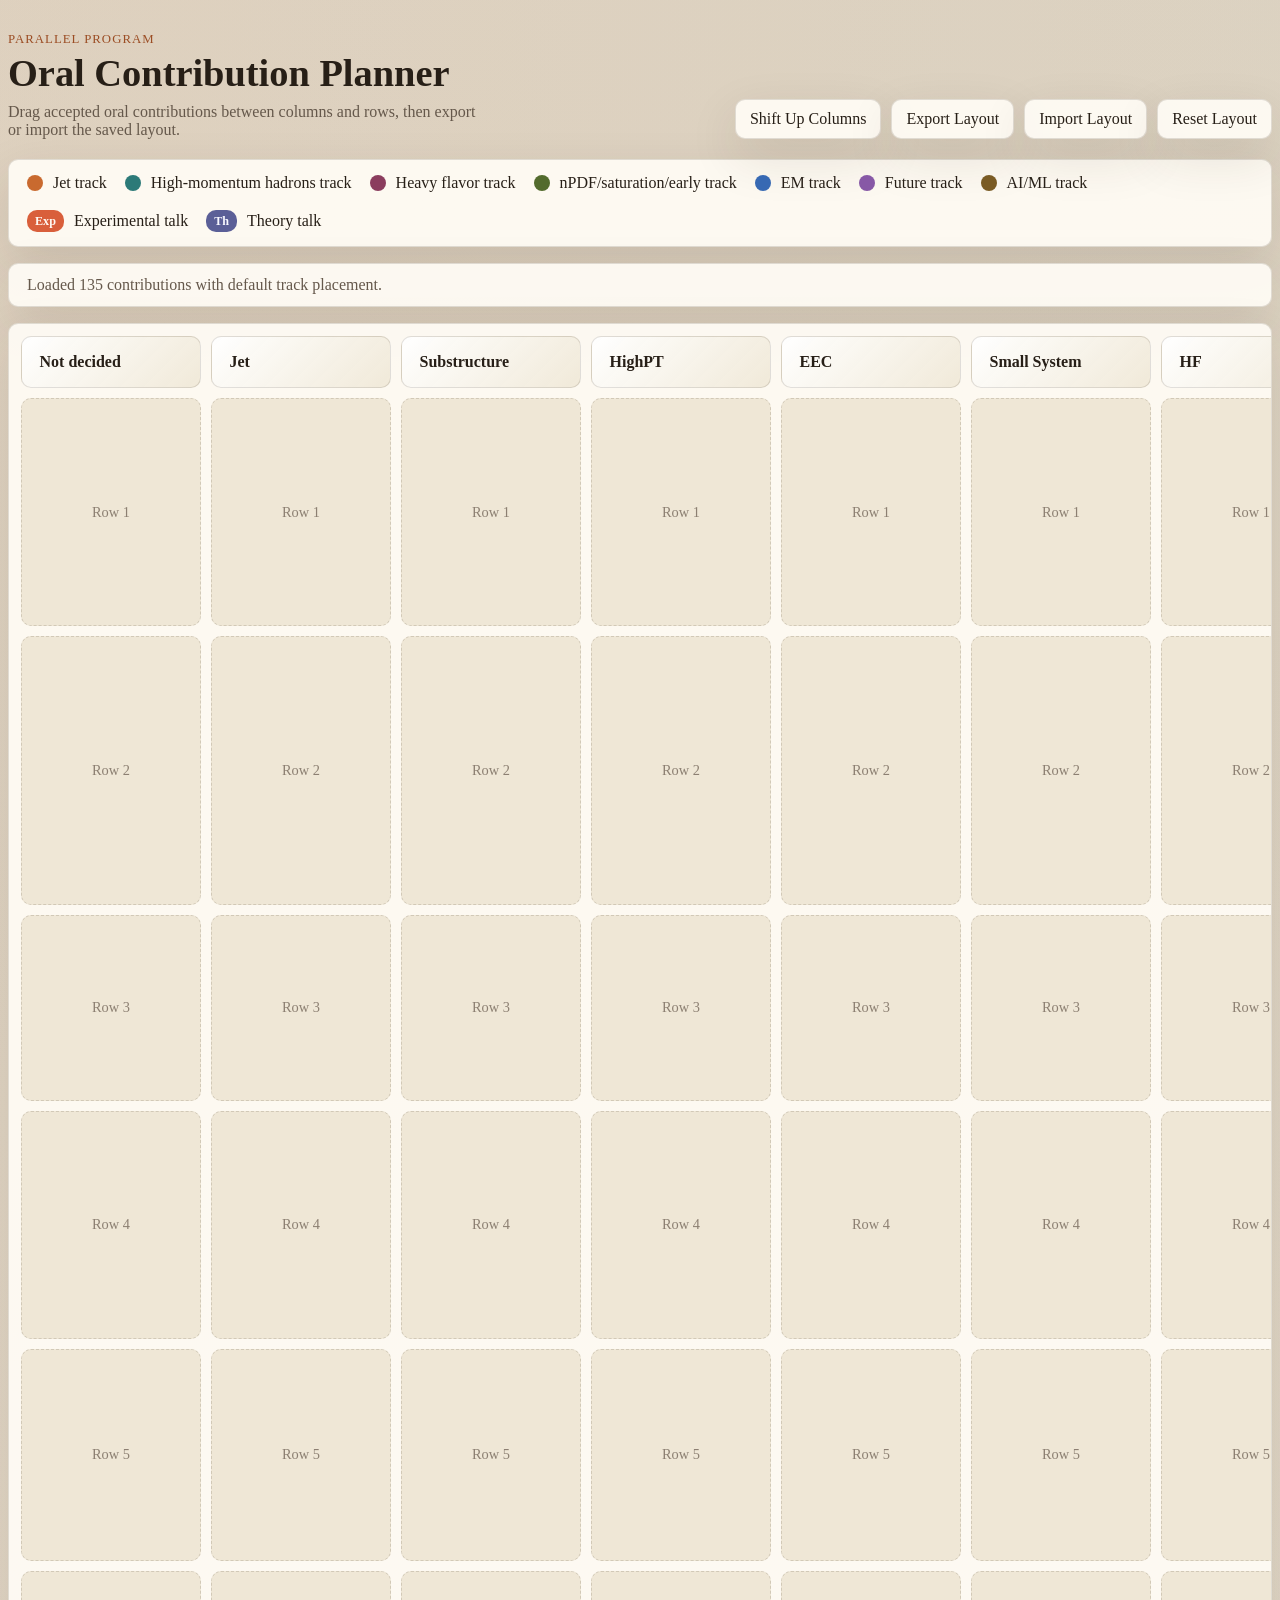
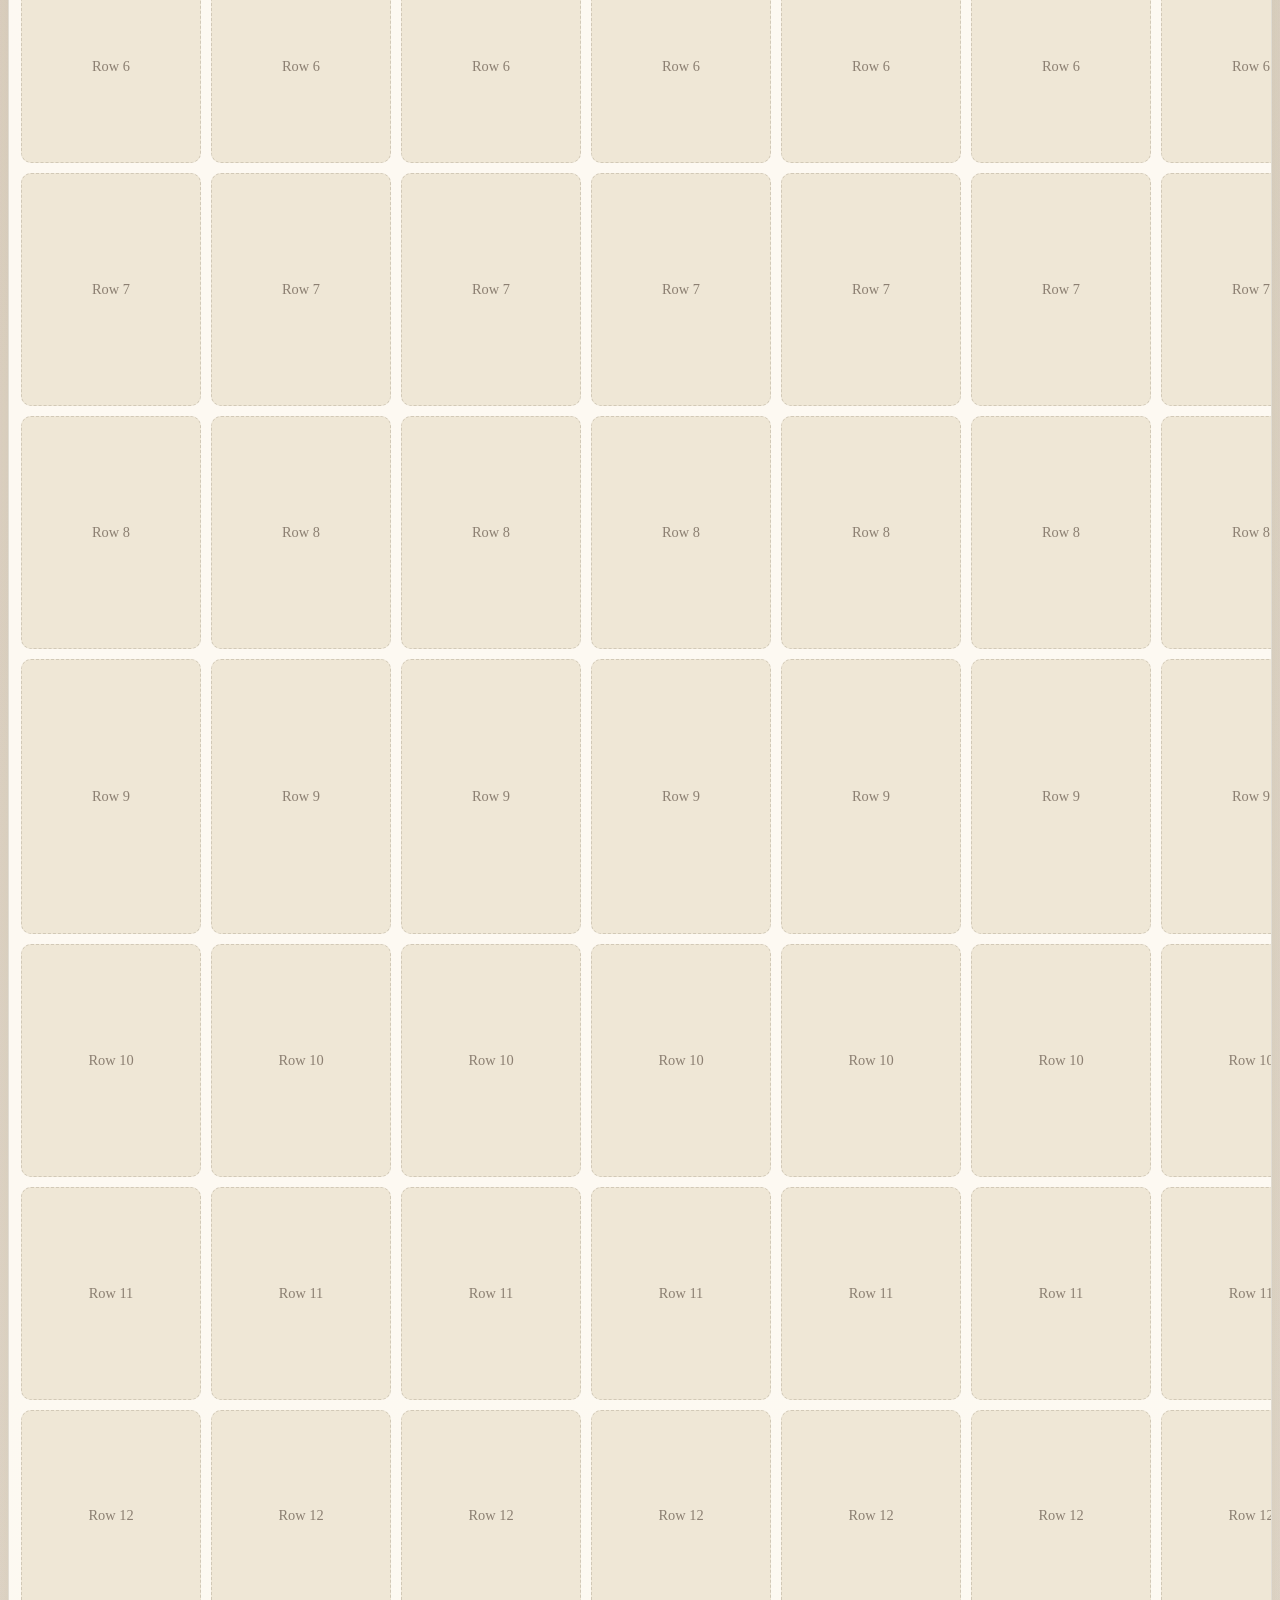
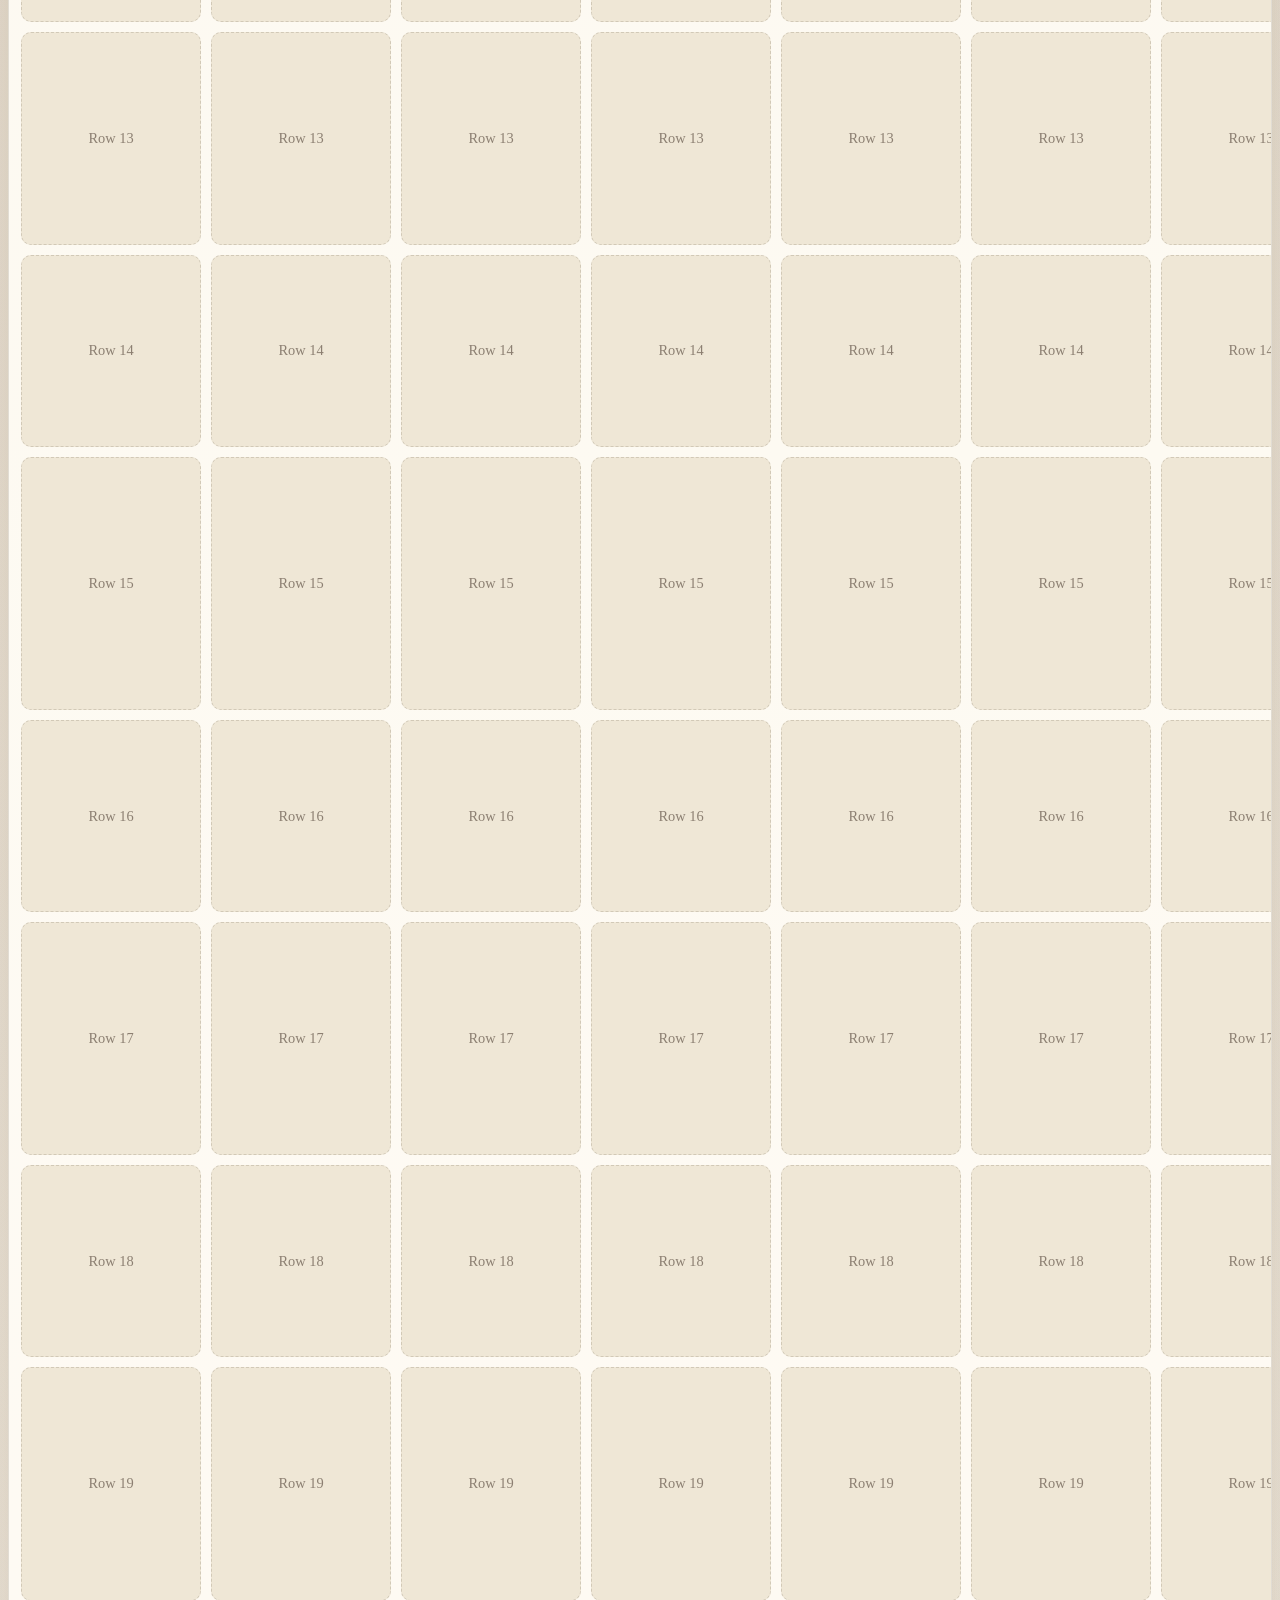
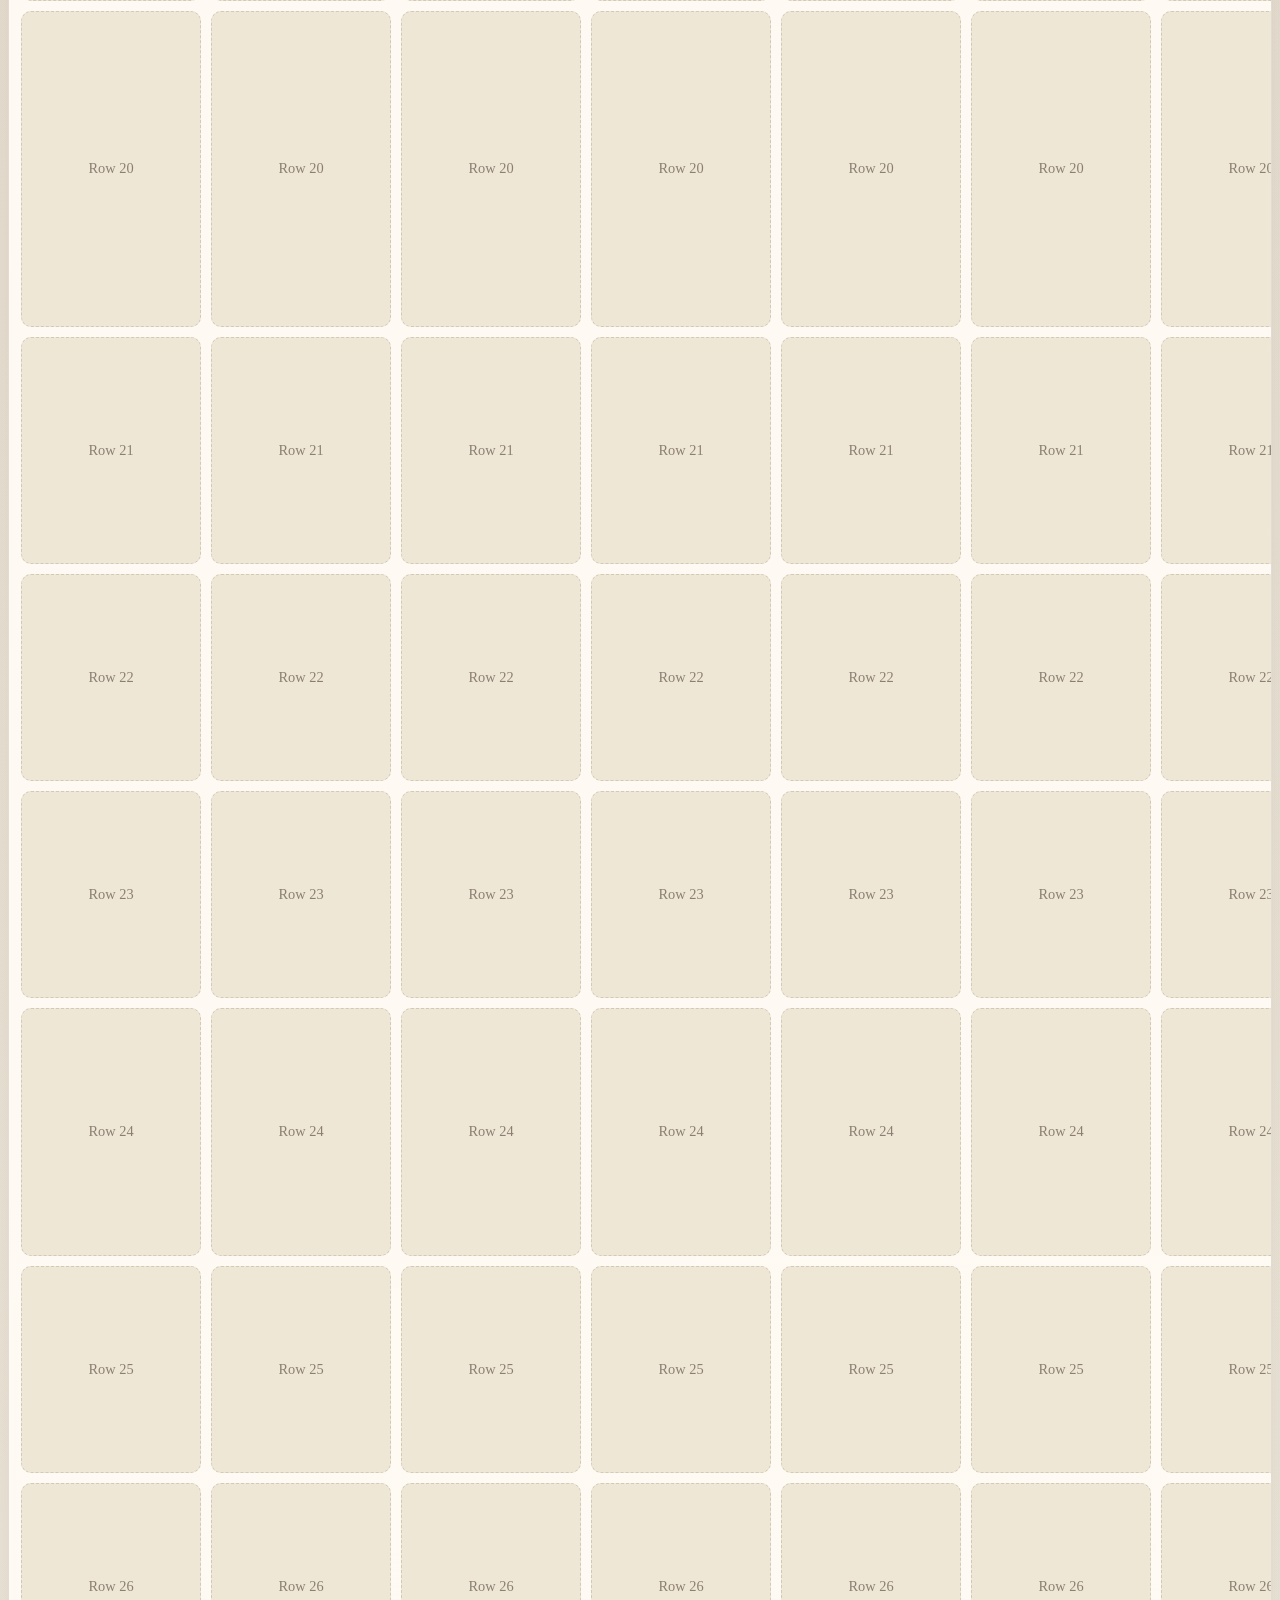
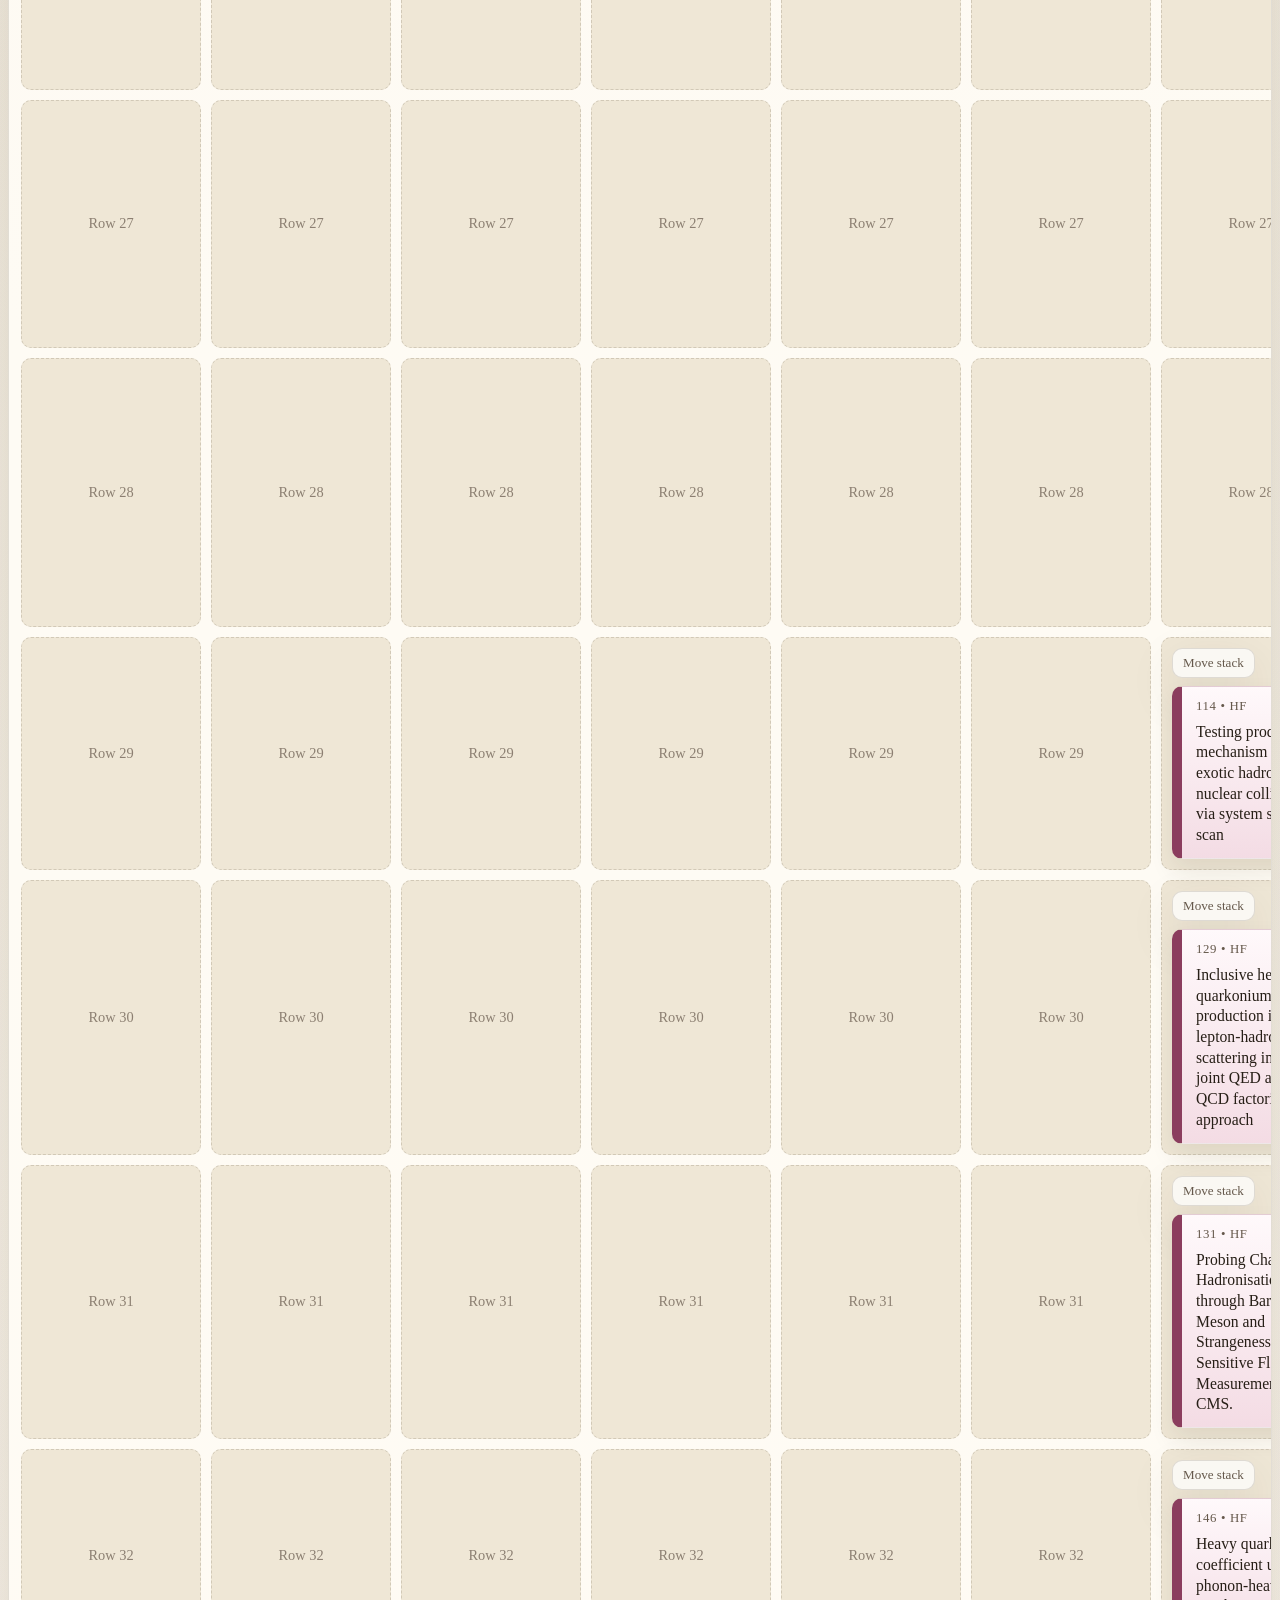
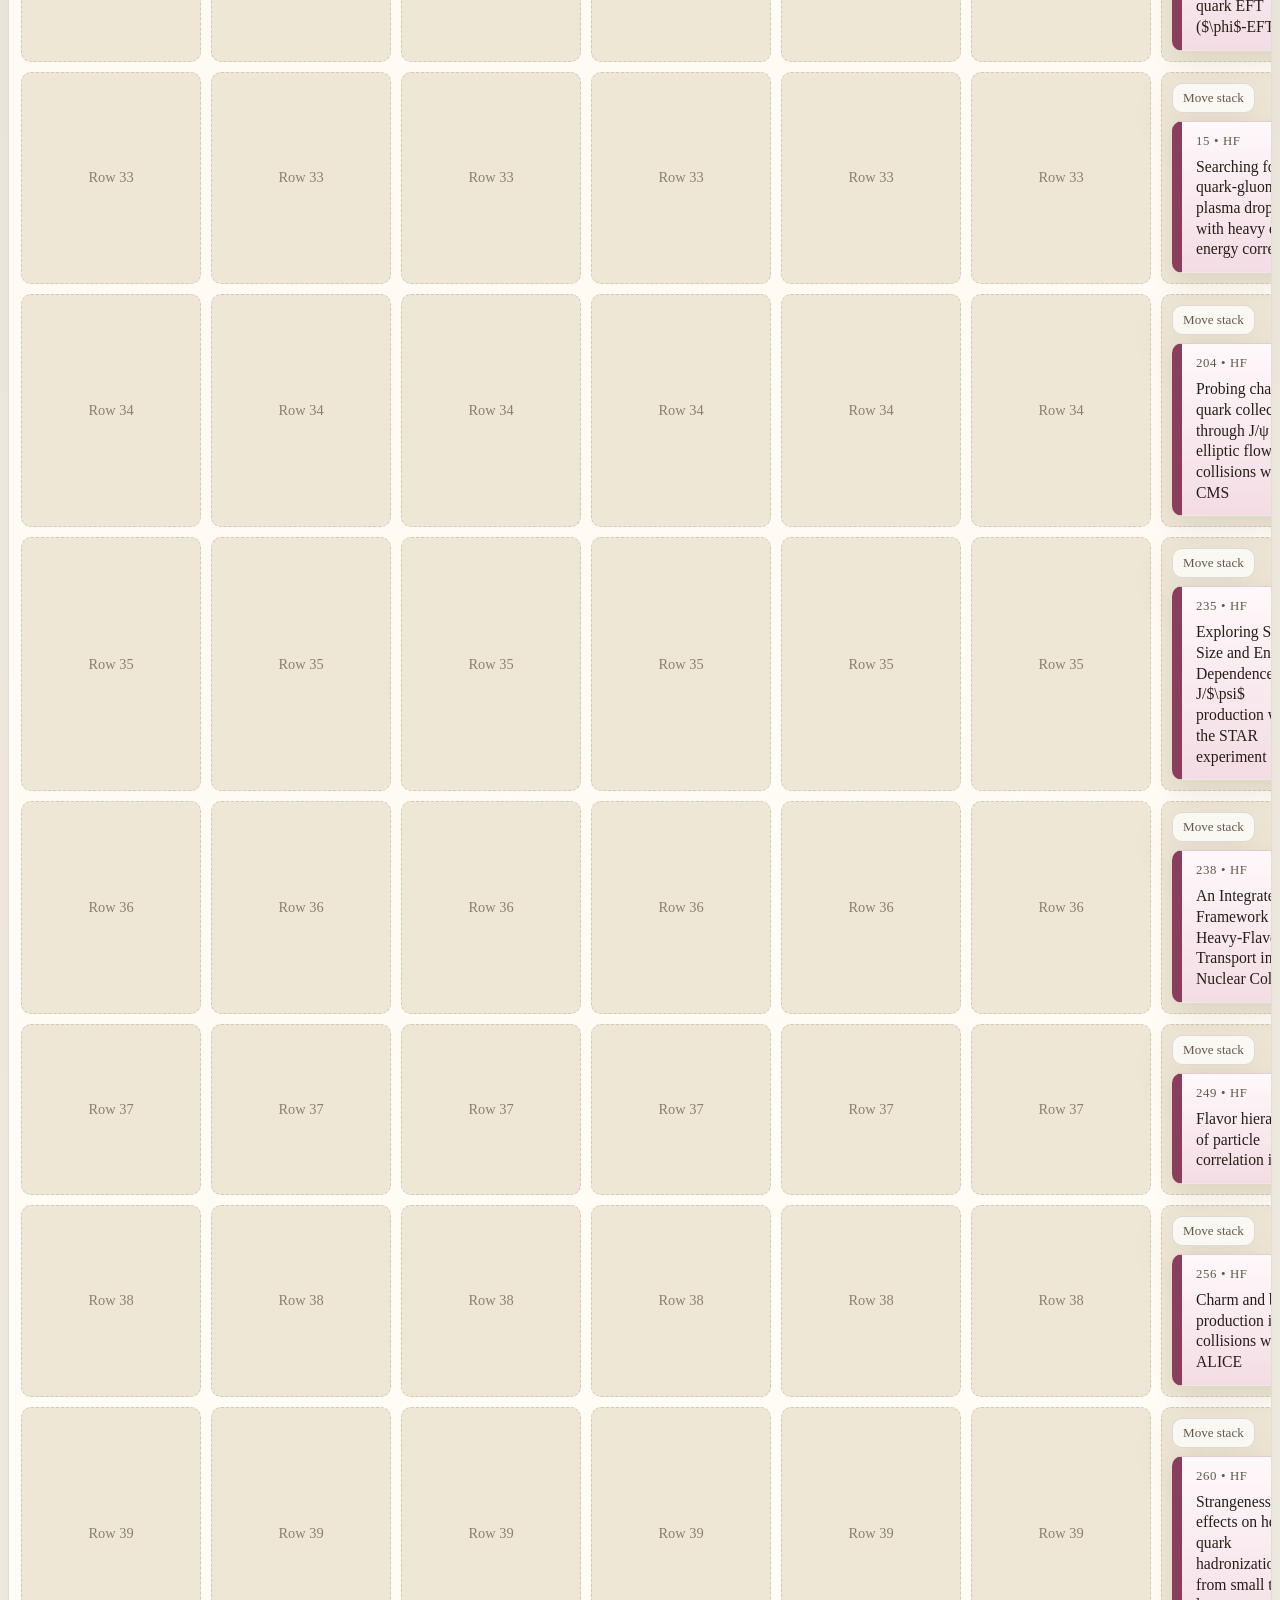
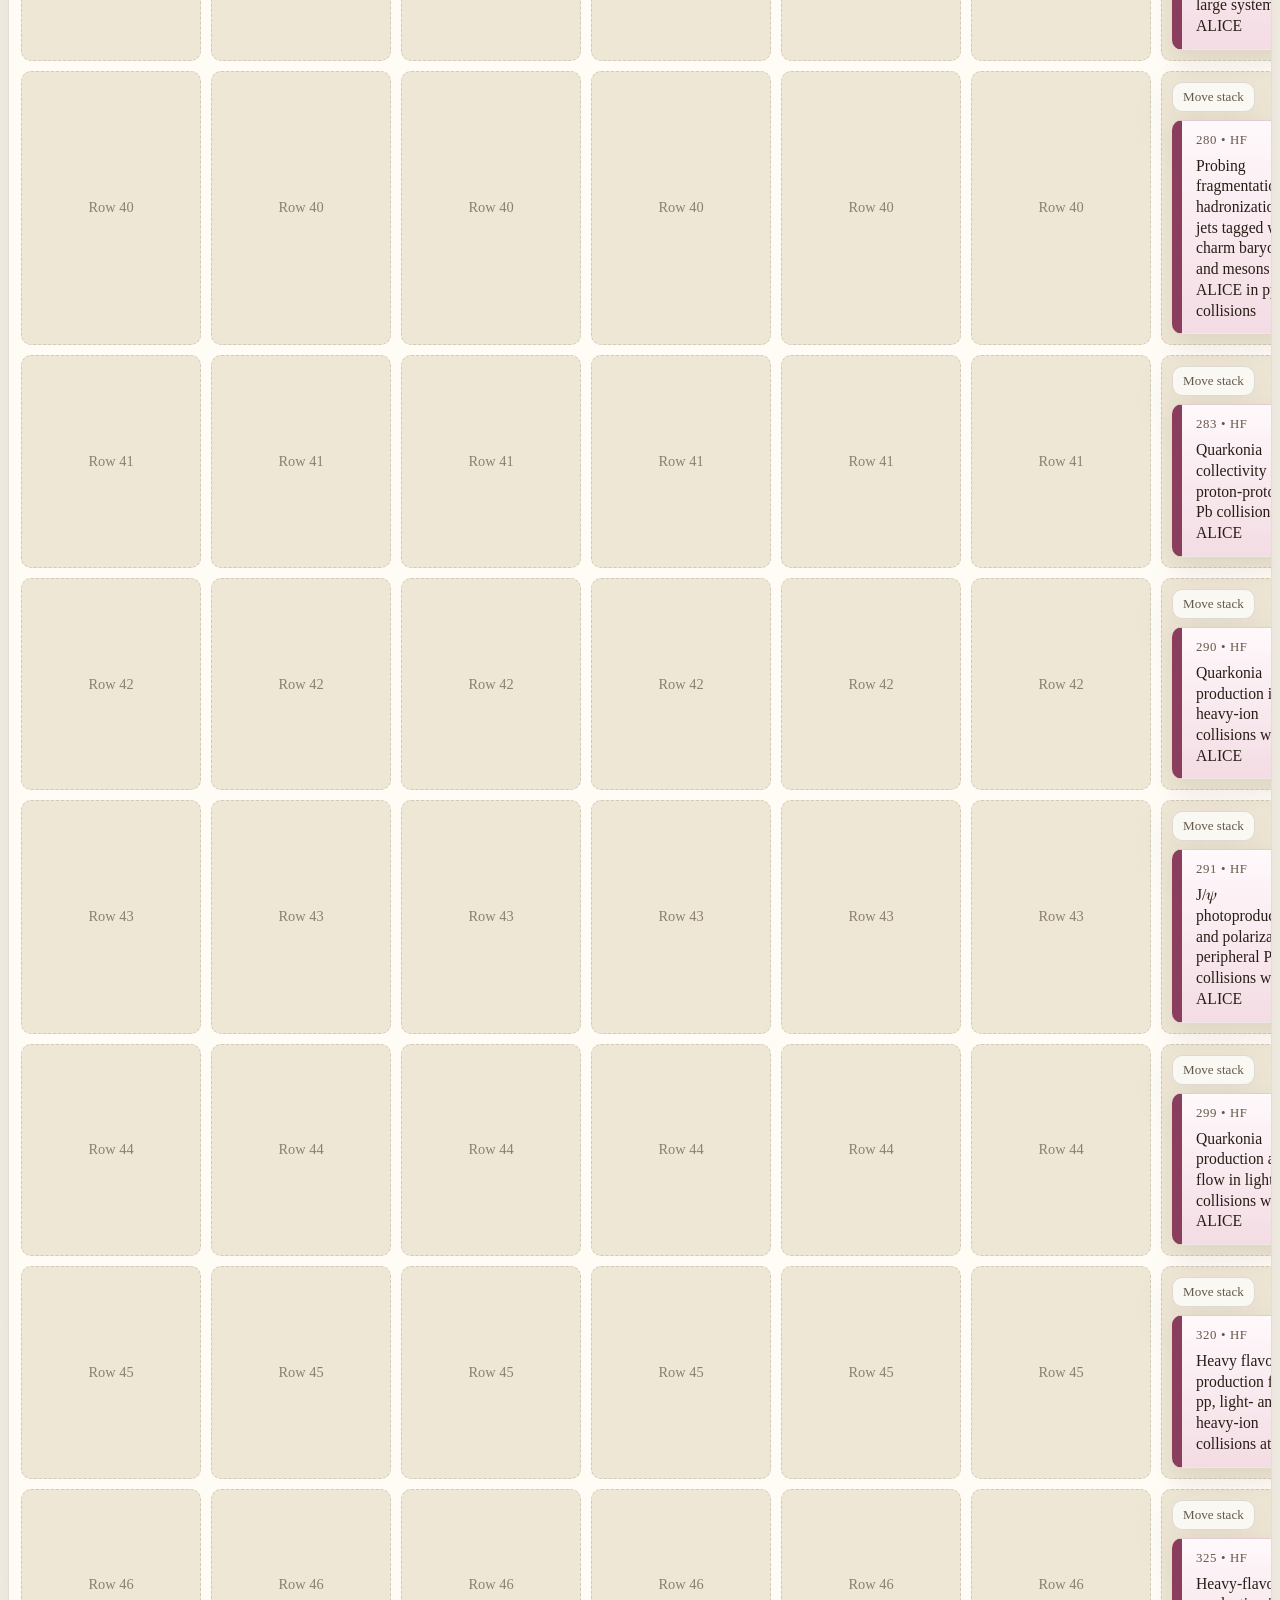
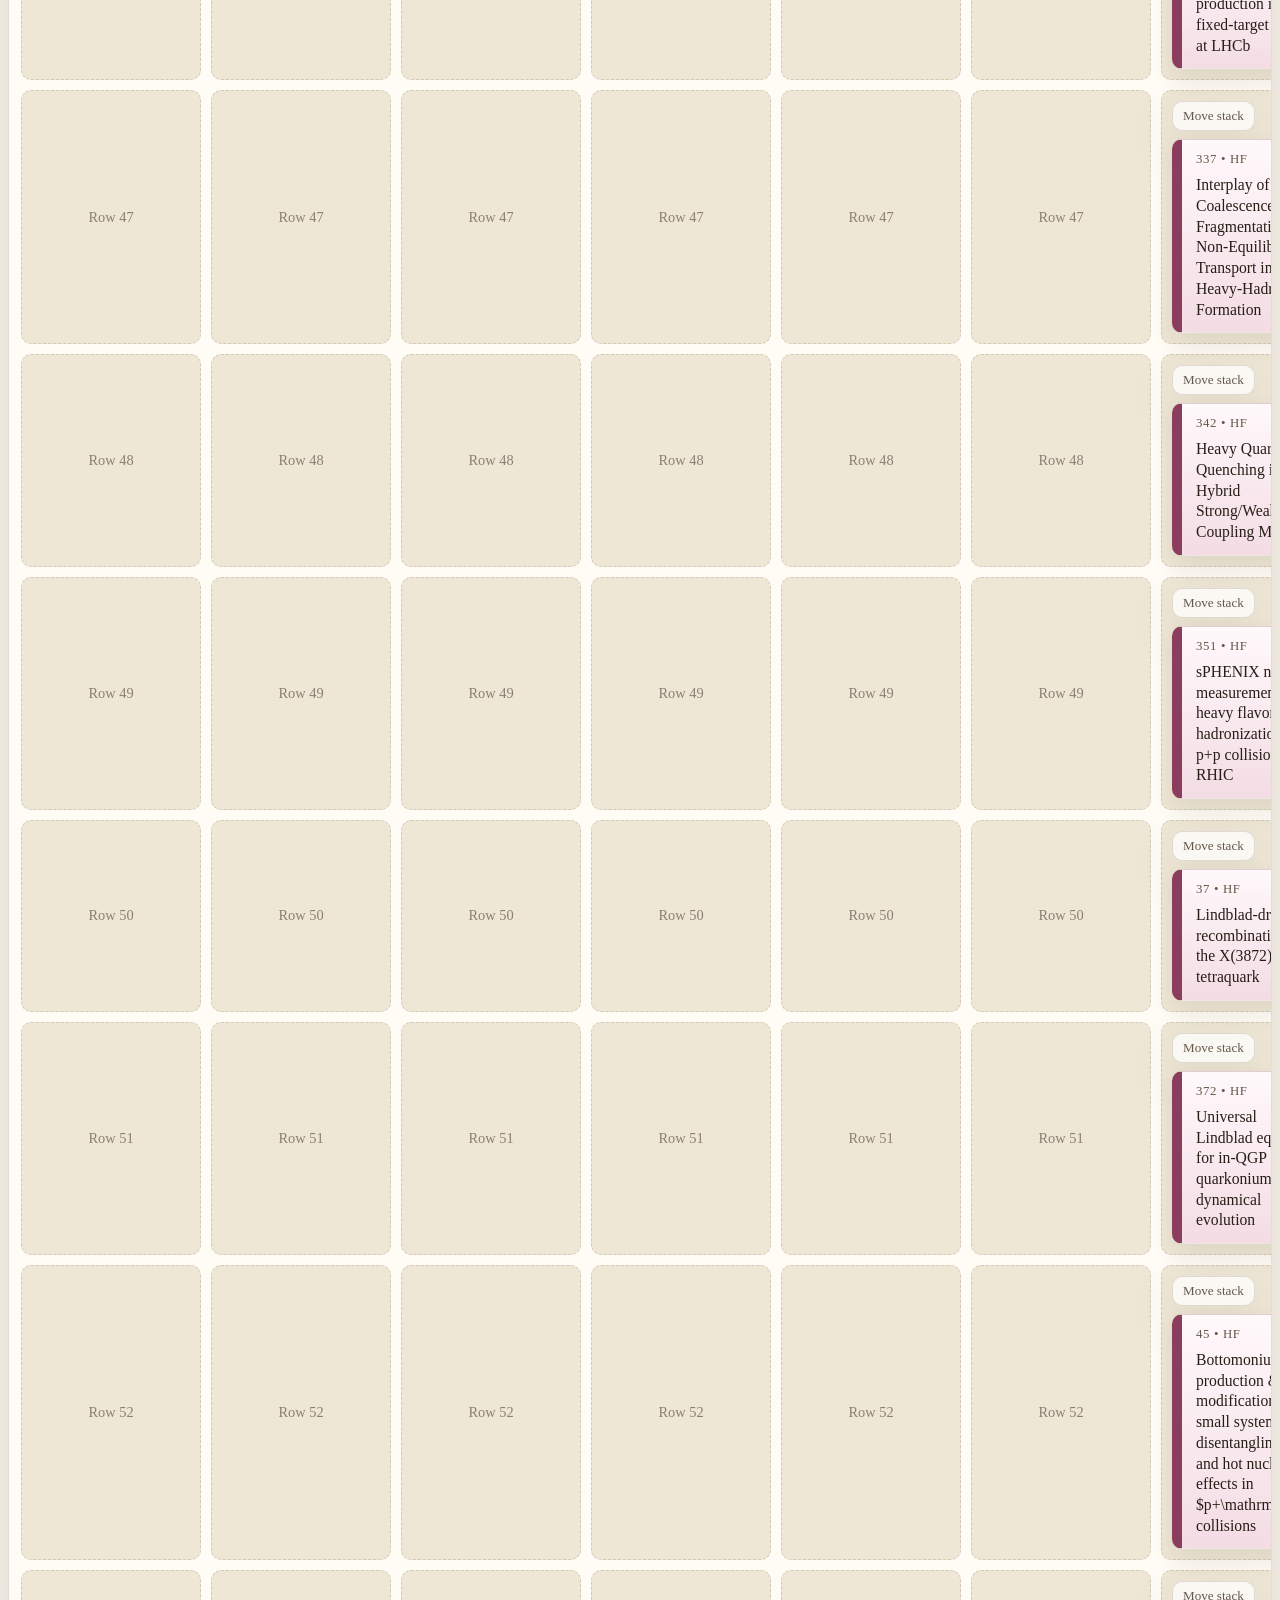
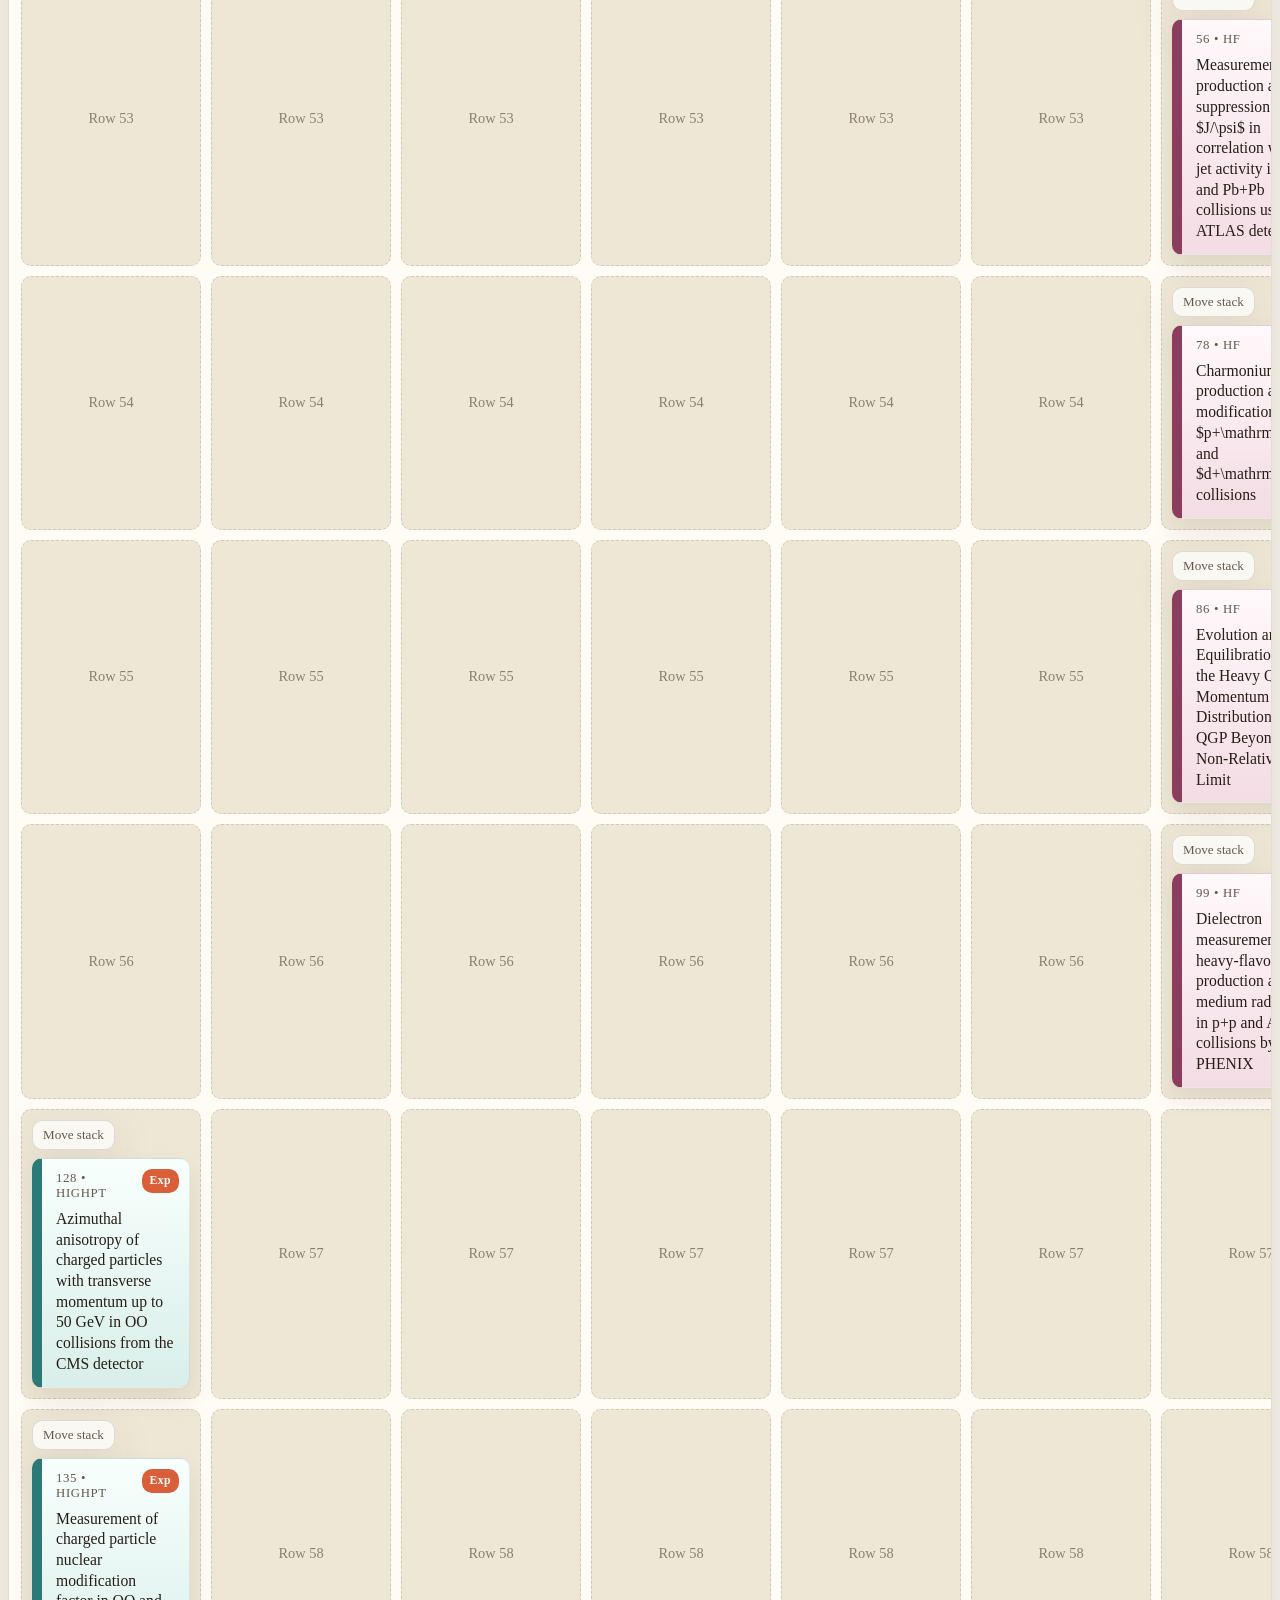
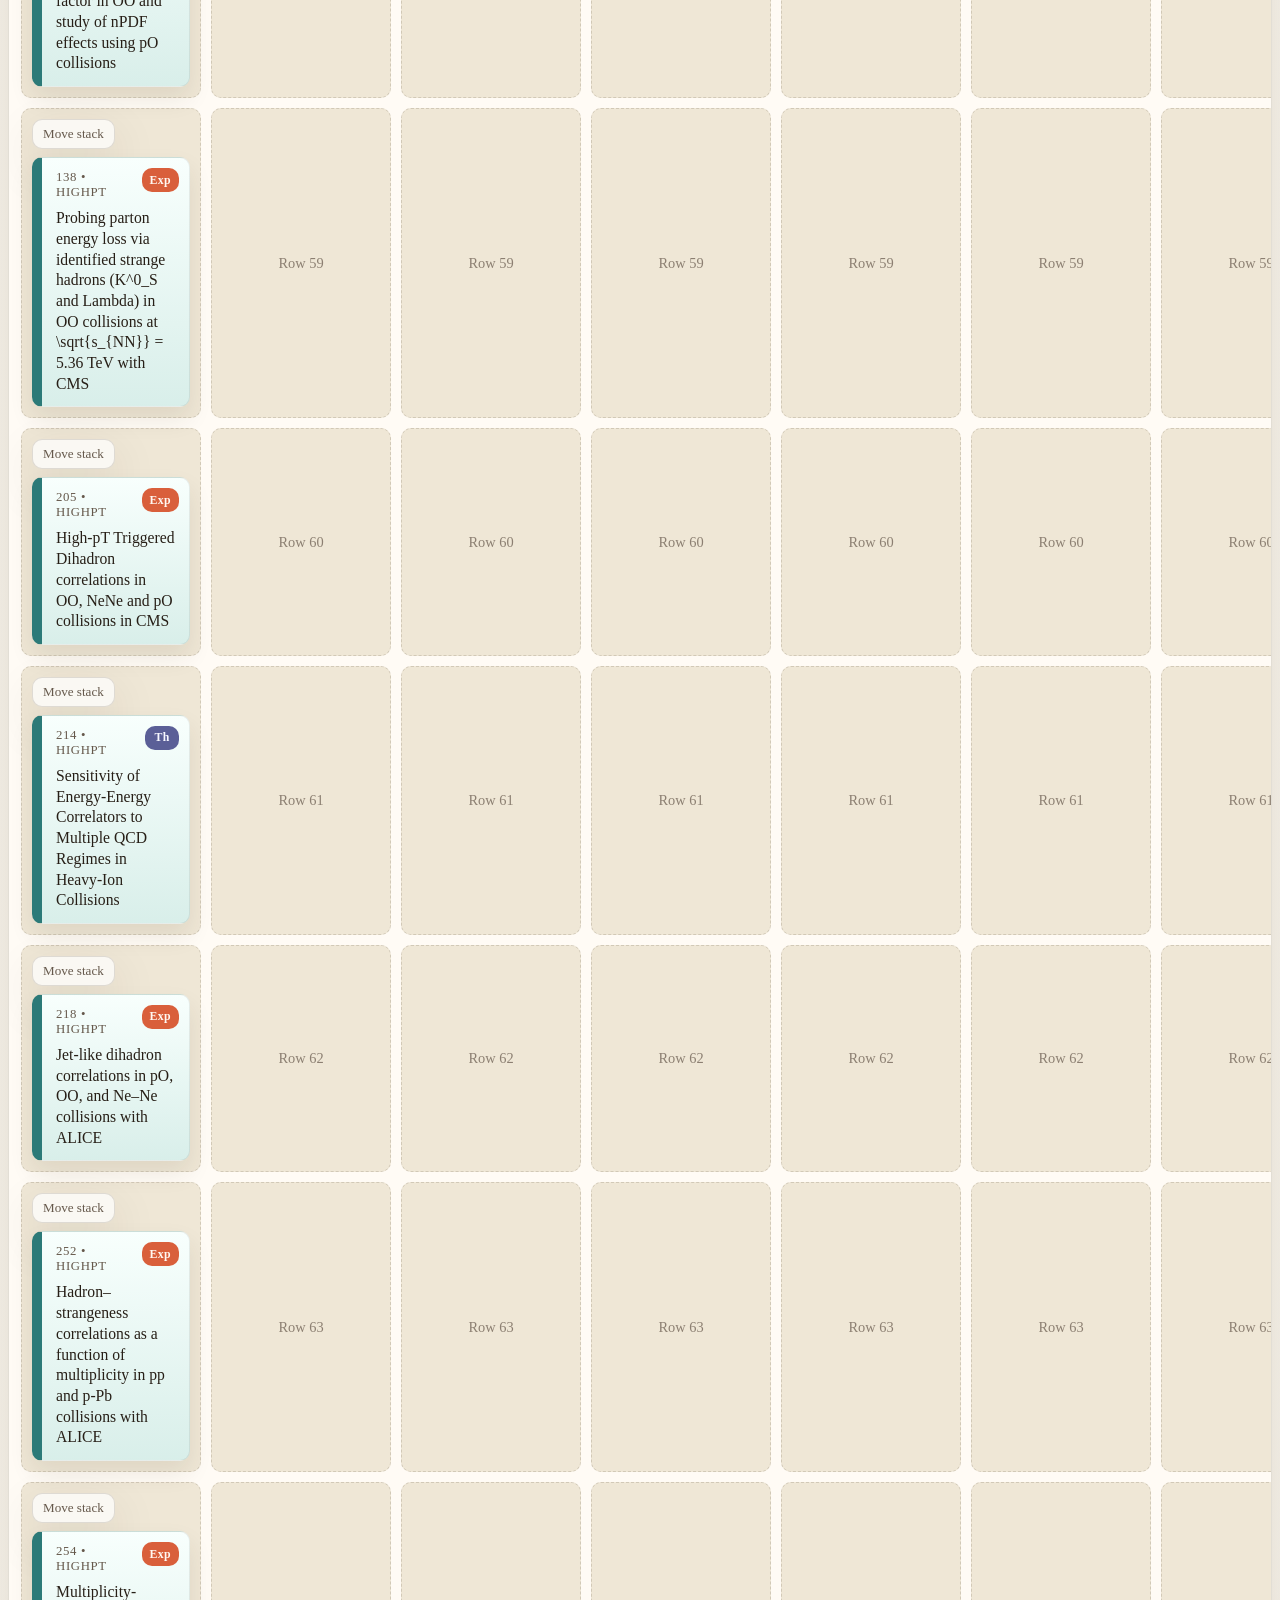
==== web/index.html @ 84449896 "Initial commit" ====
<!doctype html>
<html lang="en">
  <head>
    <meta charset="utf-8">
    <meta name="viewport" content="width=device-width, initial-scale=1">
    <title>Parallel Program Planner</title>
    <link rel="stylesheet" href="style.css">
  </head>
  <body>
    <main class="page">
      <header class="hero">
        <div>
          <p class="eyebrow">Parallel Program</p>
          <h1>Oral Contribution Planner</h1>
          <p class="summary">
            Drag accepted oral contributions between columns and rows, then export or import the saved layout.
          </p>
        </div>
        <div class="actions">
          <button id="compact-button" type="button">Shift Up Columns</button>
          <button id="export-button" type="button">Export Layout</button>
          <label class="import-button" for="import-input">Import Layout</label>
          <input id="import-input" type="file" accept="application/json">
          <button id="reset-button" type="button">Reset Layout</button>
        </div>
      </header>

      <section class="legend" aria-label="Track colors">
        <span class="legend-item"><span class="legend-chip jet"></span>Jet track</span>
        <span class="legend-item"><span class="legend-chip highpt"></span>High-momentum hadrons track</span>
        <span class="legend-item"><span class="legend-chip hf"></span>Heavy flavor track</span>
        <span class="legend-item"><span class="legend-chip npdf-saturation-early"></span>nPDF/saturation/early track</span>
        <span class="legend-item"><span class="legend-chip em"></span>EM track</span>
        <span class="legend-item"><span class="legend-chip future"></span>Future track</span>
        <span class="legend-item"><span class="legend-chip ai-ml"></span>AI/ML track</span>
        <span class="legend-item"><span class="legend-badge exp">Exp</span>Experimental talk</span>
        <span class="legend-item"><span class="legend-badge theory">Th</span>Theory talk</span>
      </section>

      <section class="status-bar">
        <p id="status-message">Loading contributions...</p>
      </section>

      <section class="grid-wrap">
        <div id="schedule-grid" class="schedule-grid" aria-live="polite"></div>
      </section>
    </main>

    <template id="card-template">
      <article class="contribution-card" draggable="true">
        <div class="card-badge"></div>
        <div class="card-id"></div>
        <div class="card-title"></div>
      </article>
    </template>

    <script src="data.js"></script>
    <script src="app.js"></script>
  </body>
</html>
---- web/style.css ----
:root {
  color-scheme: light;
  --page-bg: #f5f1e8;
  --panel-bg: rgba(255, 252, 246, 0.92);
  --panel-border: rgba(78, 66, 44, 0.16);
  --text-main: #271f17;
  --text-muted: #65584b;
  --accent: #9b4d24;
  --jet: #c96a2f;
  --jet-soft: #f4d1bd;
  --highpt: #2c7a78;
  --highpt-soft: #cce8e2;
  --hf: #8b3d5e;
  --hf-soft: #efd0db;
  --npdf-saturation-early: #536b2d;
  --npdf-saturation-early-soft: #dce7c7;
  --em: #3769b3;
  --em-soft: #d4e3fb;
  --future: #8758a6;
  --future-soft: #e6d8f2;
  --ai-ml: #7a5b24;
  --ai-ml-soft: #ecdfc0;
  --drop-zone: #efe7d6;
  --shadow: 0 18px 50px rgba(60, 43, 24, 0.12);
}

* {
  box-sizing: border-box;
}

body {
  margin: 0;
  min-height: 100vh;
  font-family: Georgia, "Times New Roman", serif;
  color: var(--text-main);
  background:
    radial-gradient(circle at top left, rgba(201, 106, 47, 0.18), transparent 28%),
    radial-gradient(circle at top right, rgba(44, 122, 120, 0.12), transparent 26%),
    linear-gradient(180deg, #f8f4ea 0%, var(--page-bg) 100%);
}

.page {
  width: min(1760px, calc(100vw - 16px));
  margin: 0 auto;
  padding: 32px 0 48px;
}

.hero {
  display: flex;
  justify-content: space-between;
  gap: 24px;
  align-items: end;
  margin-bottom: 20px;
}

.eyebrow {
  margin: 0 0 8px;
  text-transform: uppercase;
  letter-spacing: 0.08em;
  font-size: 0.8rem;
  color: var(--accent);
}

h1 {
  margin: 0;
  font-size: clamp(2rem, 3vw, 3.3rem);
  line-height: 0.95;
}

.summary {
  max-width: 60ch;
  margin: 12px 0 0;
  color: var(--text-muted);
}

.actions {
  display: flex;
  flex-wrap: wrap;
  gap: 10px;
  justify-content: flex-end;
}

button,
.import-button {
  border: 1px solid var(--panel-border);
  background: var(--panel-bg);
  color: var(--text-main);
  padding: 10px 14px;
  border-radius: 10px;
  font: inherit;
  cursor: pointer;
  box-shadow: var(--shadow);
}

button:hover,
.import-button:hover {
  border-color: rgba(78, 66, 44, 0.28);
}

#import-input {
  display: none;
}

.legend,
.status-bar,
.grid-wrap {
  background: var(--panel-bg);
  border: 1px solid var(--panel-border);
  border-radius: 10px;
  box-shadow: var(--shadow);
}

.legend {
  display: flex;
  flex-wrap: wrap;
  gap: 18px;
  padding: 14px 18px;
  margin-bottom: 16px;
}

.legend-item {
  display: inline-flex;
  align-items: center;
  gap: 10px;
}

.legend-chip {
  width: 16px;
  height: 16px;
  border-radius: 10px;
  display: inline-block;
}

.legend-badge {
  min-width: 28px;
  height: 22px;
  padding: 0 8px;
  border-radius: 10px;
  display: inline-flex;
  align-items: center;
  justify-content: center;
  font-size: 0.76rem;
  font-weight: 700;
}

.legend-chip.jet {
  background: var(--jet);
}

.legend-chip.highpt {
  background: var(--highpt);
}

.legend-chip.hf {
  background: var(--hf);
}

.legend-chip.npdf-saturation-early {
  background: var(--npdf-saturation-early);
}

.legend-chip.em {
  background: var(--em);
}

.legend-chip.future {
  background: var(--future);
}

.legend-chip.ai-ml {
  background: var(--ai-ml);
}

.legend-badge.exp {
  background: #d95f3b;
  color: #fff8f2;
}

.legend-badge.theory {
  background: #5b5f97;
  color: #f8f8ff;
}

.status-bar {
  padding: 12px 18px;
  margin-bottom: 16px;
}

.status-bar p {
  margin: 0;
  color: var(--text-muted);
}

.grid-wrap {
  padding: 12px;
  overflow-x: auto;
}

.schedule-grid {
  display: grid;
  grid-template-columns: repeat(11, minmax(180px, 1fr));
  gap: 10px;
  min-width: 0;
}

.column-header,
.grid-cell {
  border-radius: 10px;
}

.column-header {
  padding: 16px 18px;
  background: linear-gradient(135deg, rgba(255, 255, 255, 0.94), rgba(239, 231, 214, 0.9));
  border: 1px solid var(--panel-border);
  font-weight: 700;
  position: sticky;
  top: 0;
  z-index: 1;
}

.grid-cell {
  min-height: 112px;
  padding: 10px;
  background: var(--drop-zone);
  border: 1px dashed rgba(78, 66, 44, 0.18);
  transition: background 120ms ease, border-color 120ms ease, transform 120ms ease;
}

.grid-cell:not(.is-empty) {
  display: flex;
  flex-direction: column;
  gap: 8px;
}

.grid-cell.is-stack-target {
  background: #f4efe4;
  border-color: var(--accent);
  box-shadow: inset 0 0 0 2px rgba(155, 77, 36, 0.18);
}

.grid-cell.is-target {
  background: #fff4df;
  border-color: var(--accent);
  transform: translateY(-1px);
}

.grid-cell.is-empty {
  display: flex;
  align-items: center;
  justify-content: center;
}

.empty-label {
  color: rgba(101, 88, 75, 0.72);
  font-size: 0.9rem;
}

.stack-handle {
  align-self: flex-start;
  border: 1px solid rgba(78, 66, 44, 0.16);
  background: rgba(255, 255, 255, 0.7);
  color: var(--text-muted);
  padding: 6px 10px;
  border-radius: 10px;
  font: inherit;
  font-size: 0.82rem;
  cursor: grab;
}

.stack-handle:active {
  cursor: grabbing;
}

.contribution-card {
  position: relative;
  width: 100%;
  min-height: 92px;
  border: 1px solid rgba(39, 31, 23, 0.08);
  border-left-width: 10px;
  border-radius: 10px;
  background: #fffdfa;
  padding: 12px 14px;
  box-shadow: 0 12px 24px rgba(60, 43, 24, 0.09);
  cursor: grab;
}

.card-badge {
  position: absolute;
  top: 10px;
  right: 10px;
  min-width: 34px;
  height: 24px;
  padding: 0 8px;
  border-radius: 10px;
  display: inline-flex;
  align-items: center;
  justify-content: center;
  font-size: 0.74rem;
  font-weight: 700;
  letter-spacing: 0.03em;
}

.card-badge.experimental {
  background: #d95f3b;
  color: #fff8f2;
}

.card-badge.theory {
  background: #5b5f97;
  color: #f8f8ff;
}

.contribution-card:active {
  cursor: grabbing;
}

.contribution-card.is-drop-before {
  box-shadow:
    0 12px 24px rgba(60, 43, 24, 0.09),
    0 -4px 0 0 var(--accent);
}

.contribution-card.is-drop-after {
  box-shadow:
    0 12px 24px rgba(60, 43, 24, 0.09),
    0 4px 0 0 var(--accent);
}

.contribution-card.jet {
  border-left-color: var(--jet);
  background: linear-gradient(180deg, #fff9f5 0%, var(--jet-soft) 140%);
}

.contribution-card.highpt {
  border-left-color: var(--highpt);
  background: linear-gradient(180deg, #f8fffd 0%, var(--highpt-soft) 140%);
}

.contribution-card.hf {
  border-left-color: var(--hf);
  background: linear-gradient(180deg, #fff9fb 0%, var(--hf-soft) 140%);
}

.contribution-card.npdf-saturation-early {
  border-left-color: var(--npdf-saturation-early);
  background: linear-gradient(180deg, #fbfff7 0%, var(--npdf-saturation-early-soft) 140%);
}

.contribution-card.em {
  border-left-color: var(--em);
  background: linear-gradient(180deg, #f8fbff 0%, var(--em-soft) 140%);
}

.contribution-card.future {
  border-left-color: var(--future);
  background: linear-gradient(180deg, #fcf8ff 0%, var(--future-soft) 140%);
}

.contribution-card.ai-ml {
  border-left-color: var(--ai-ml);
  background: linear-gradient(180deg, #fffdf7 0%, var(--ai-ml-soft) 140%);
}

.card-id {
  font-size: 0.8rem;
  letter-spacing: 0.05em;
  text-transform: uppercase;
  color: var(--text-muted);
  margin-bottom: 8px;
  padding-right: 48px;
}

.card-title {
  font-size: 0.98rem;
  line-height: 1.32;
}

@media (max-width: 860px) {
  .page {
    width: calc(100% - 20px);
    padding-top: 20px;
  }

  .hero {
    flex-direction: column;
    align-items: stretch;
  }

  .actions {
    justify-content: flex-start;
  }
}
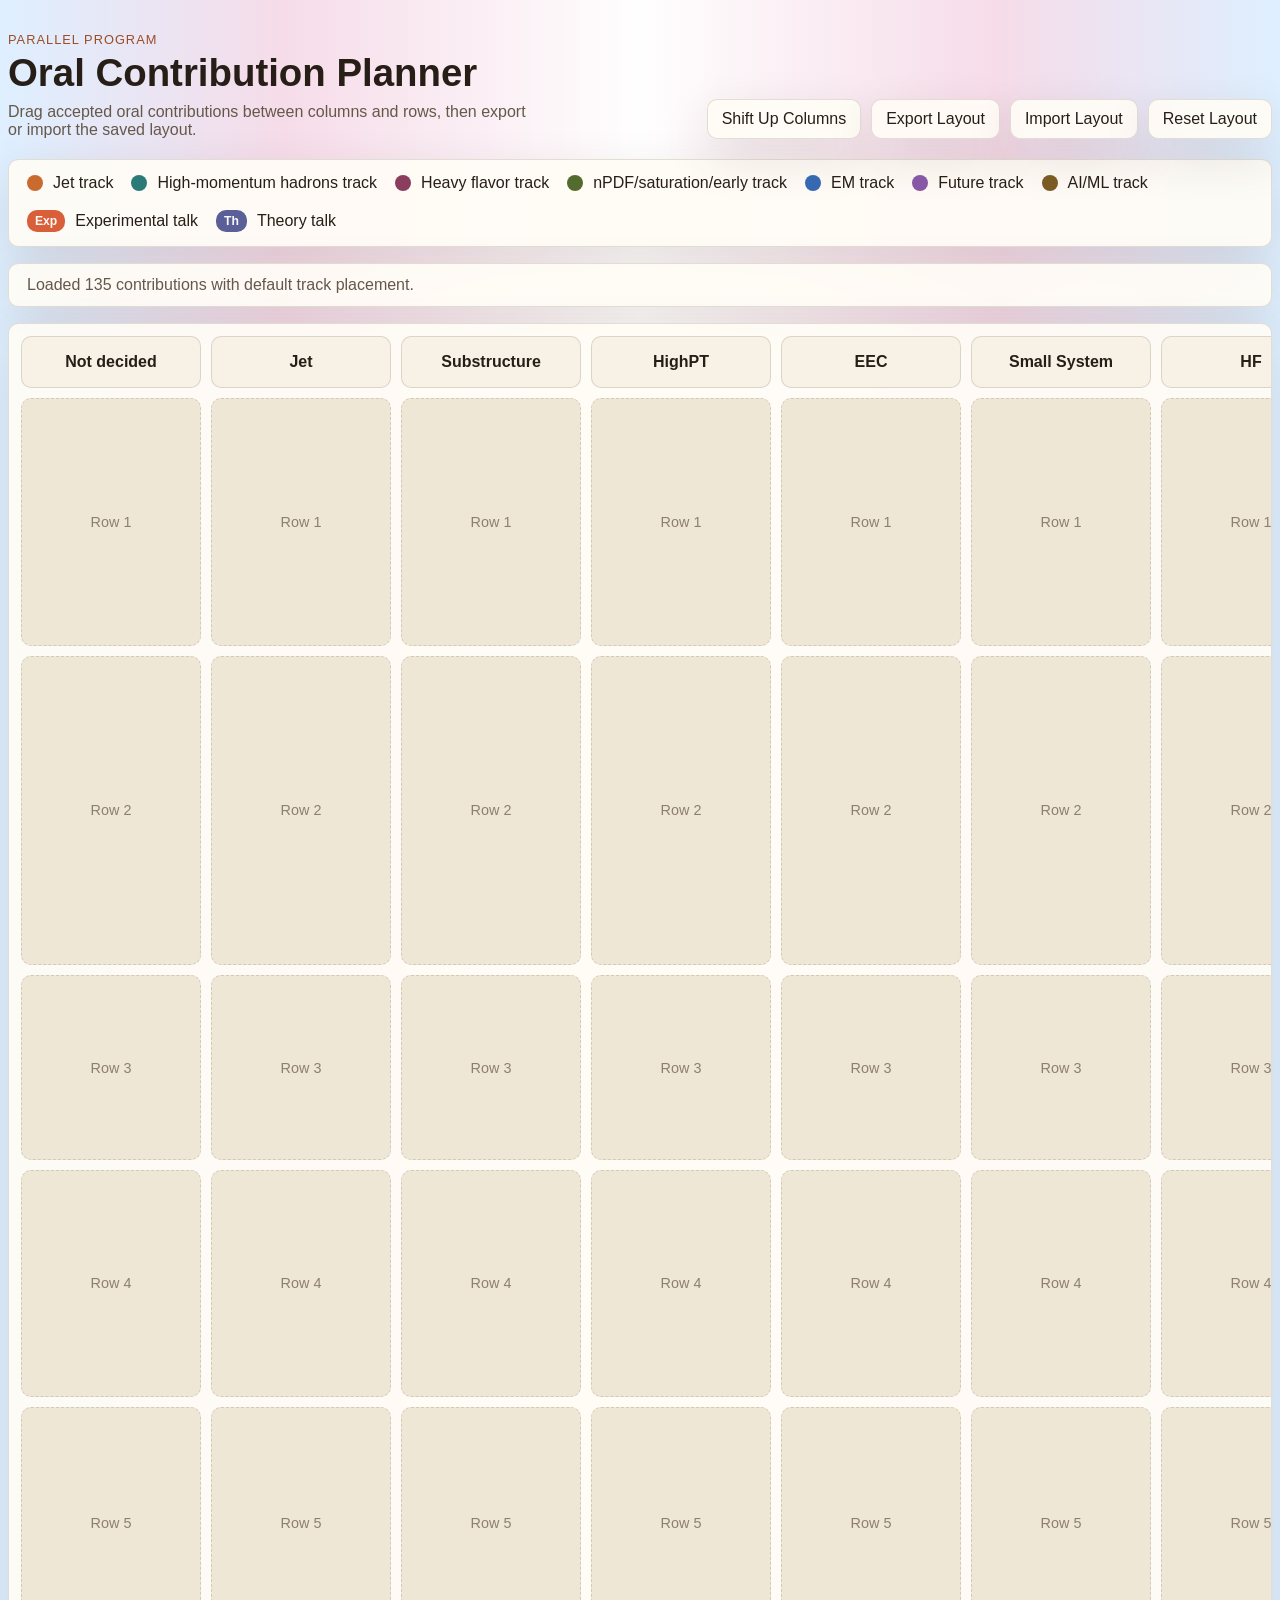
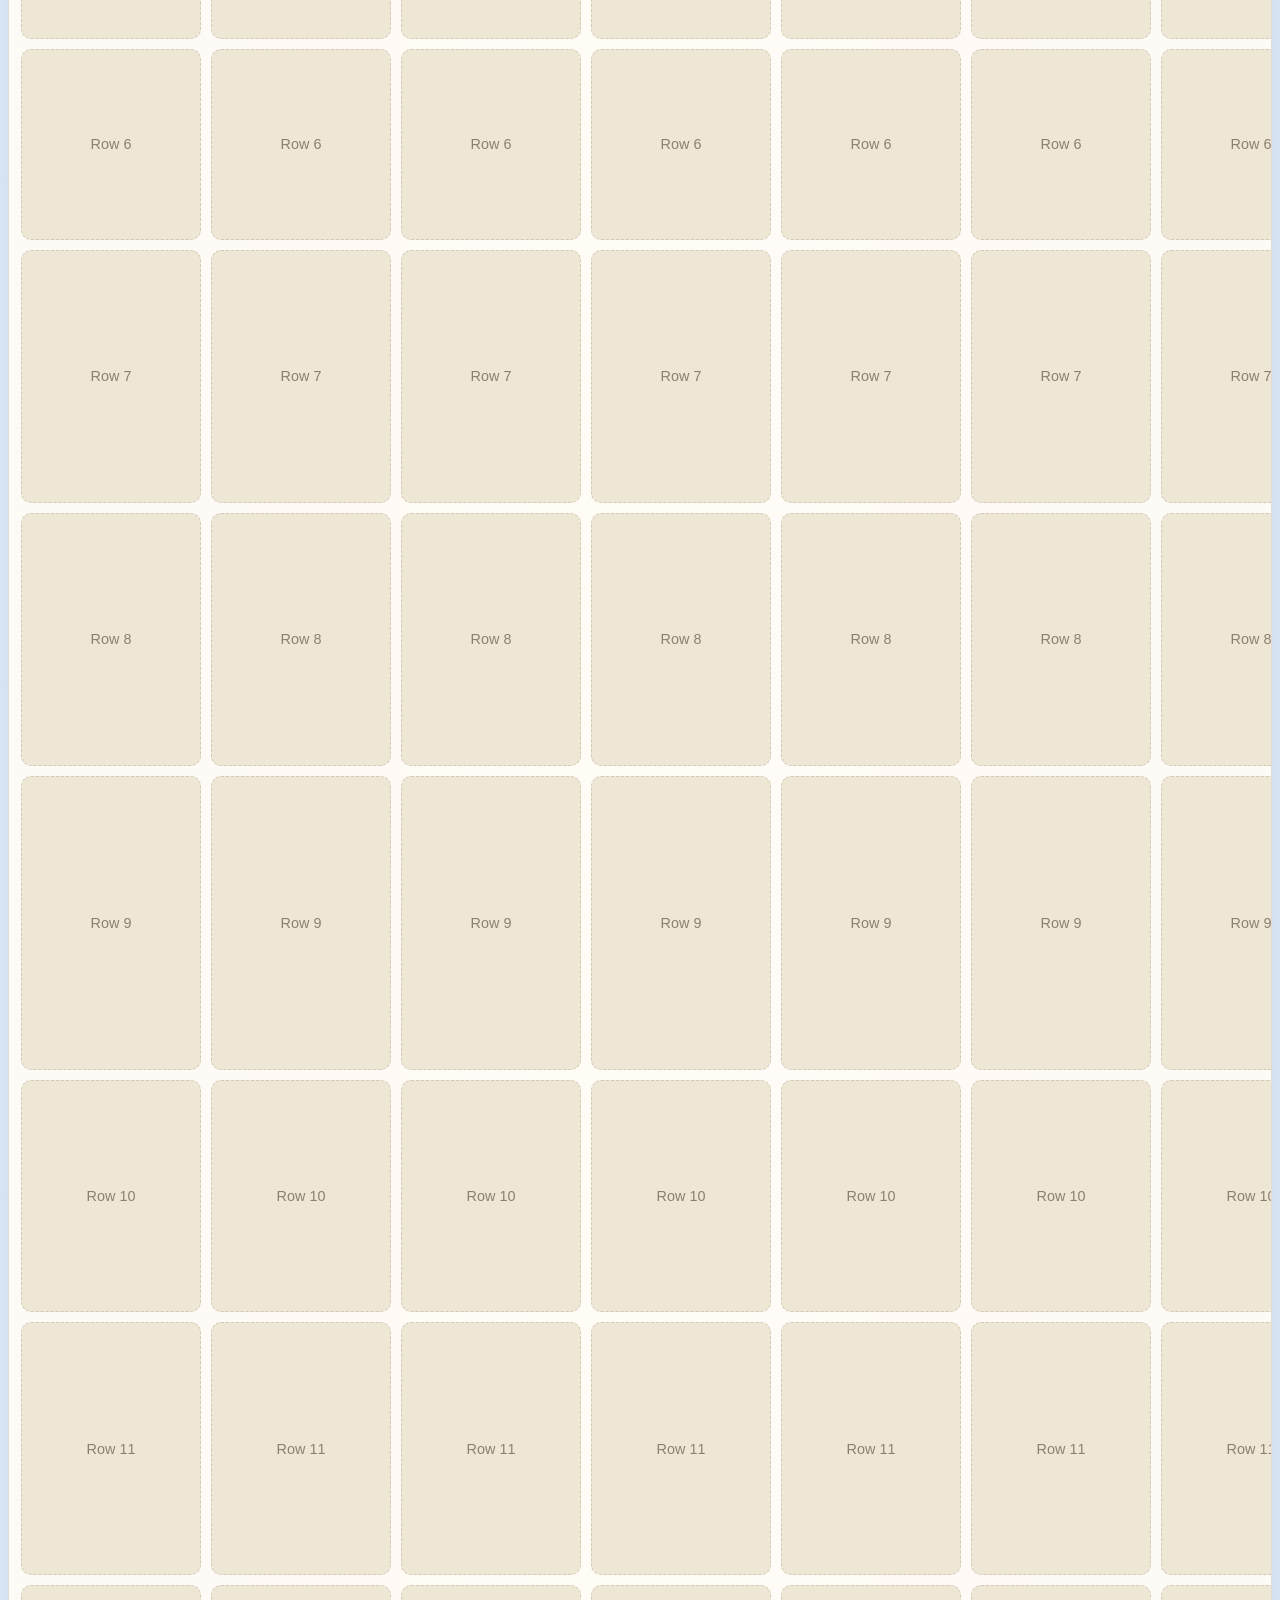
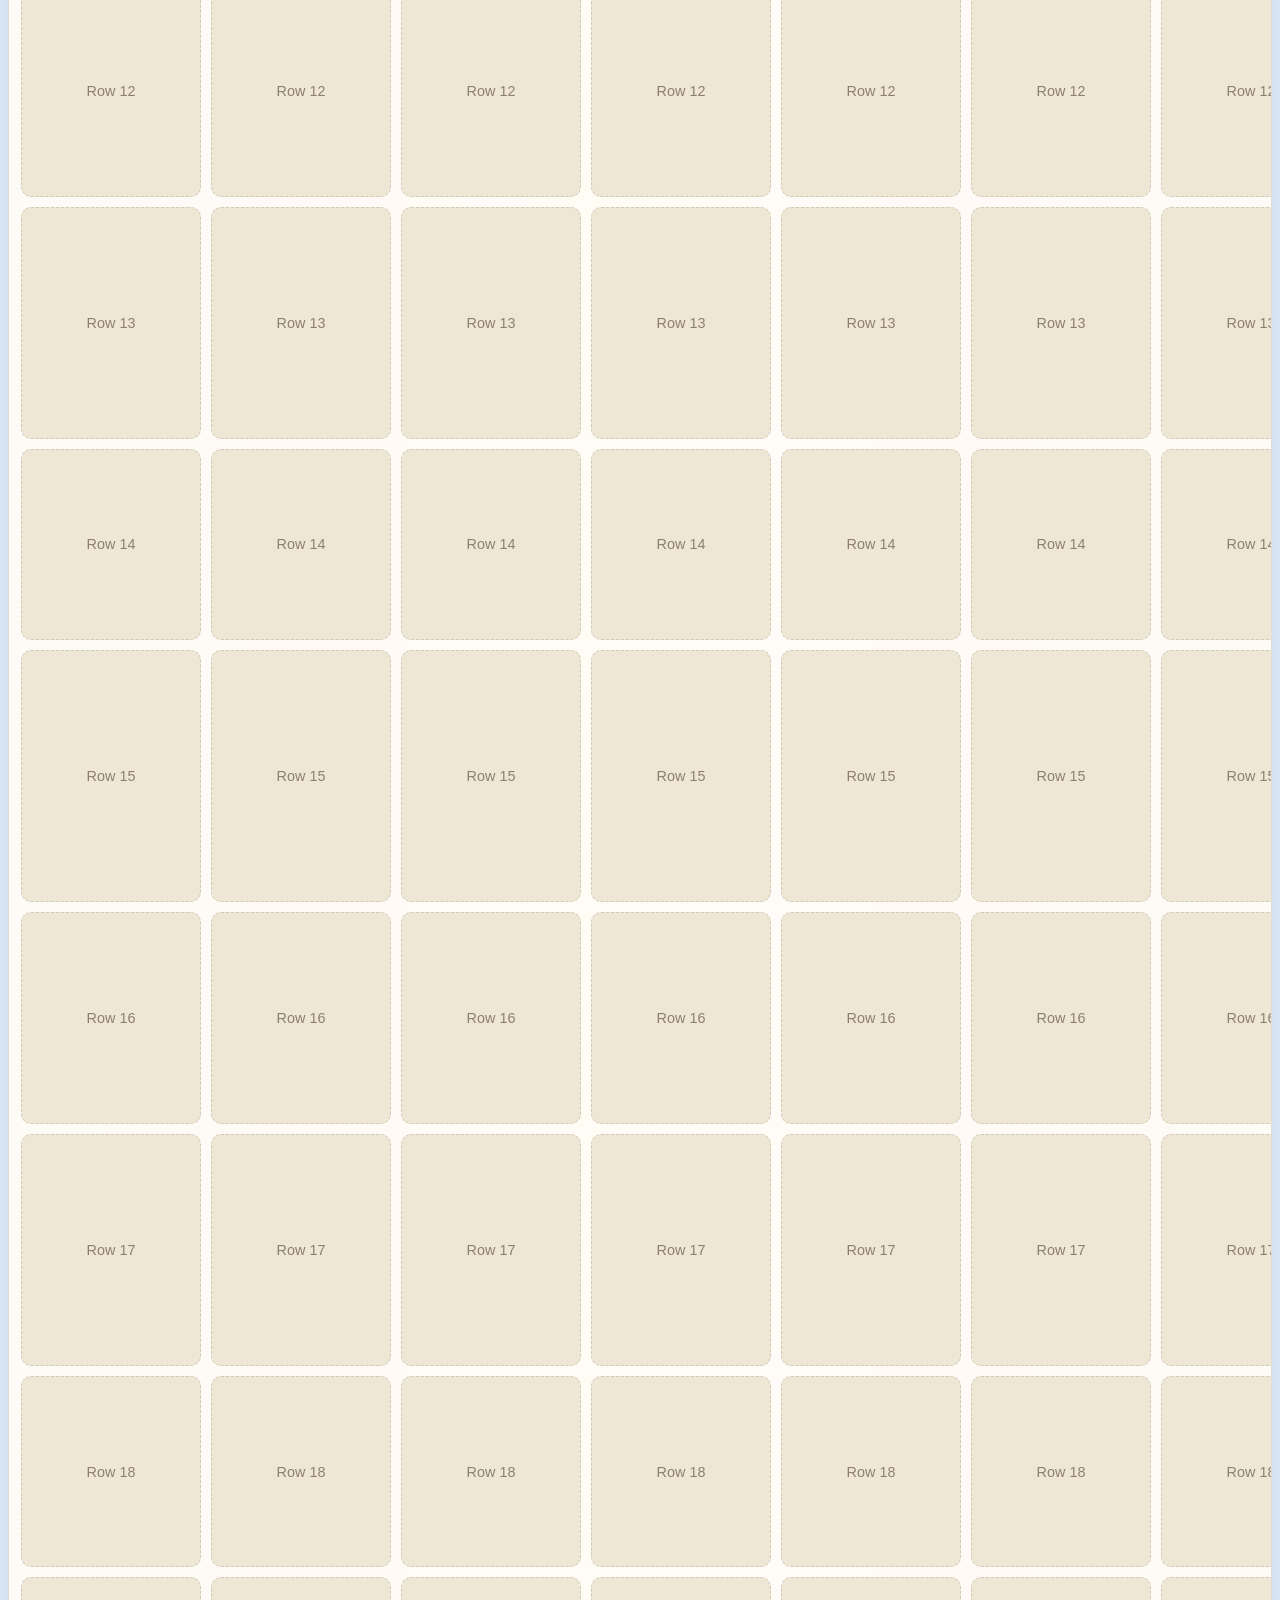
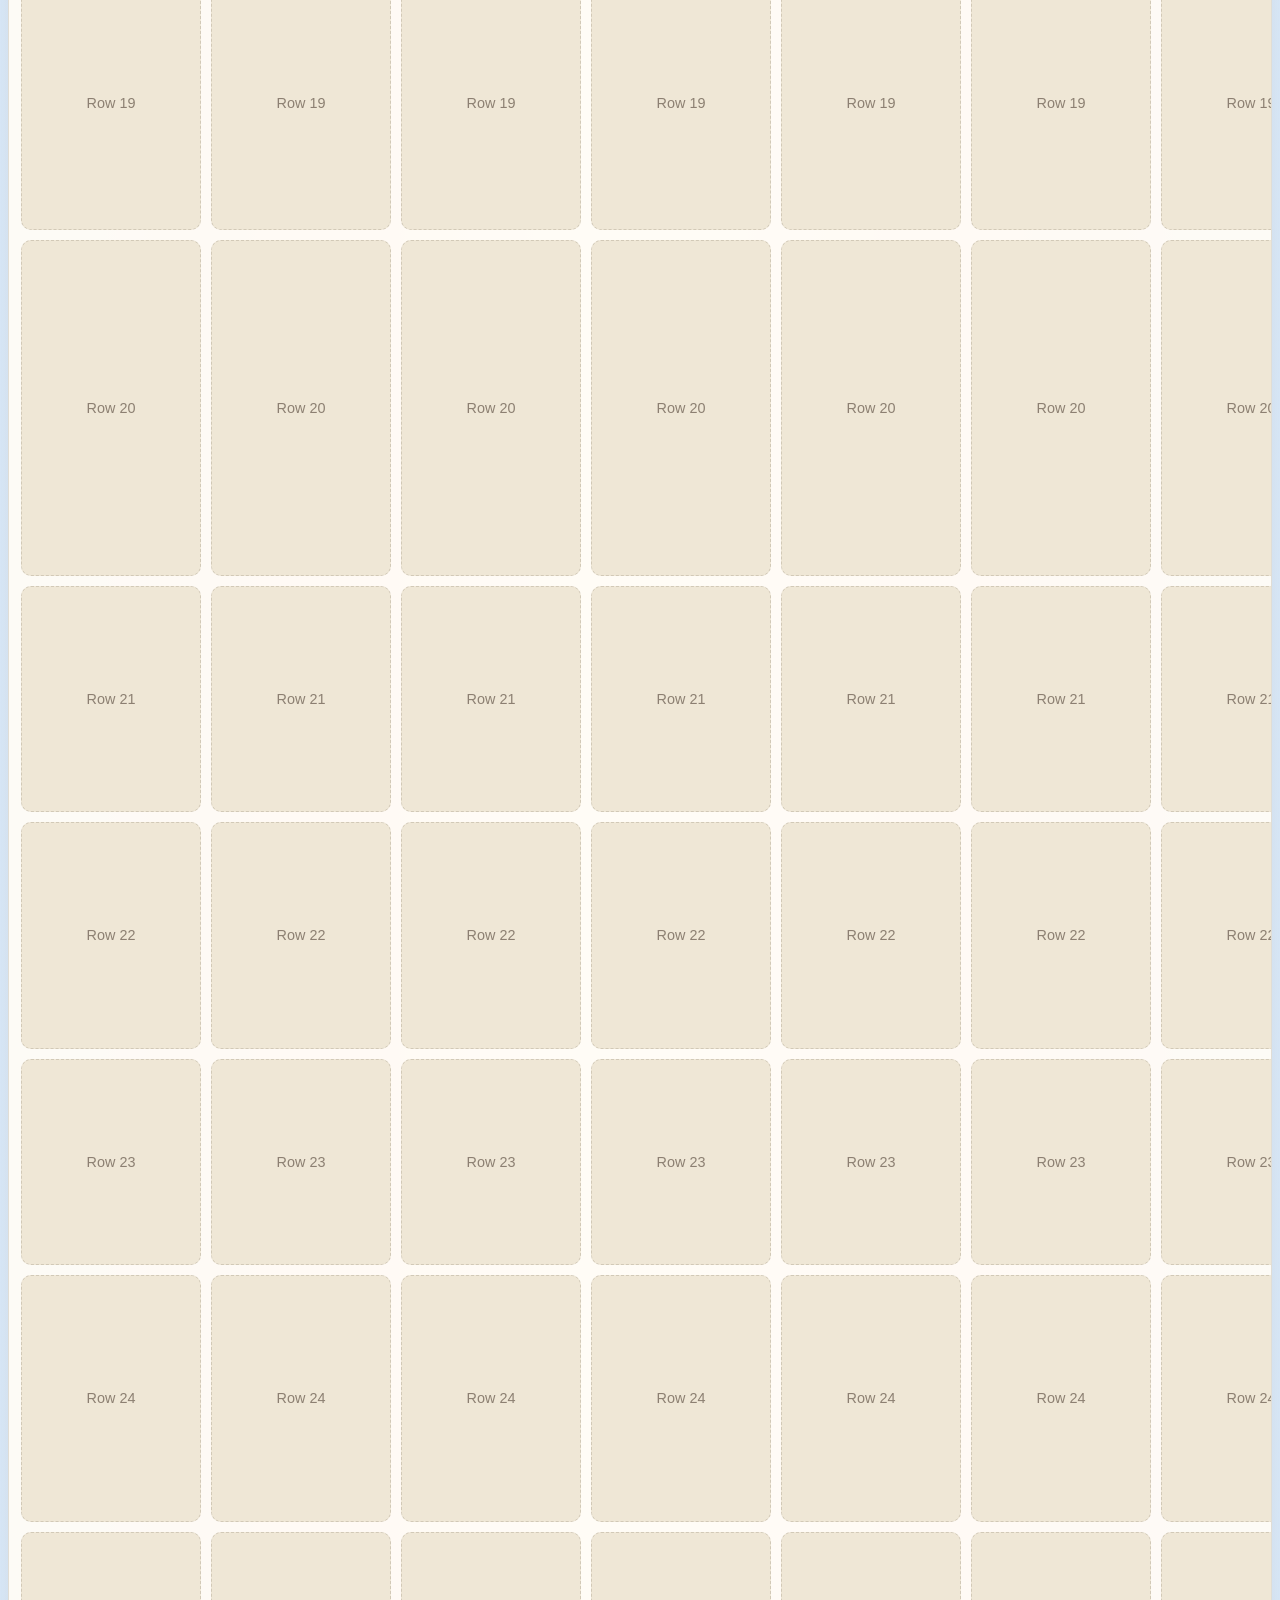
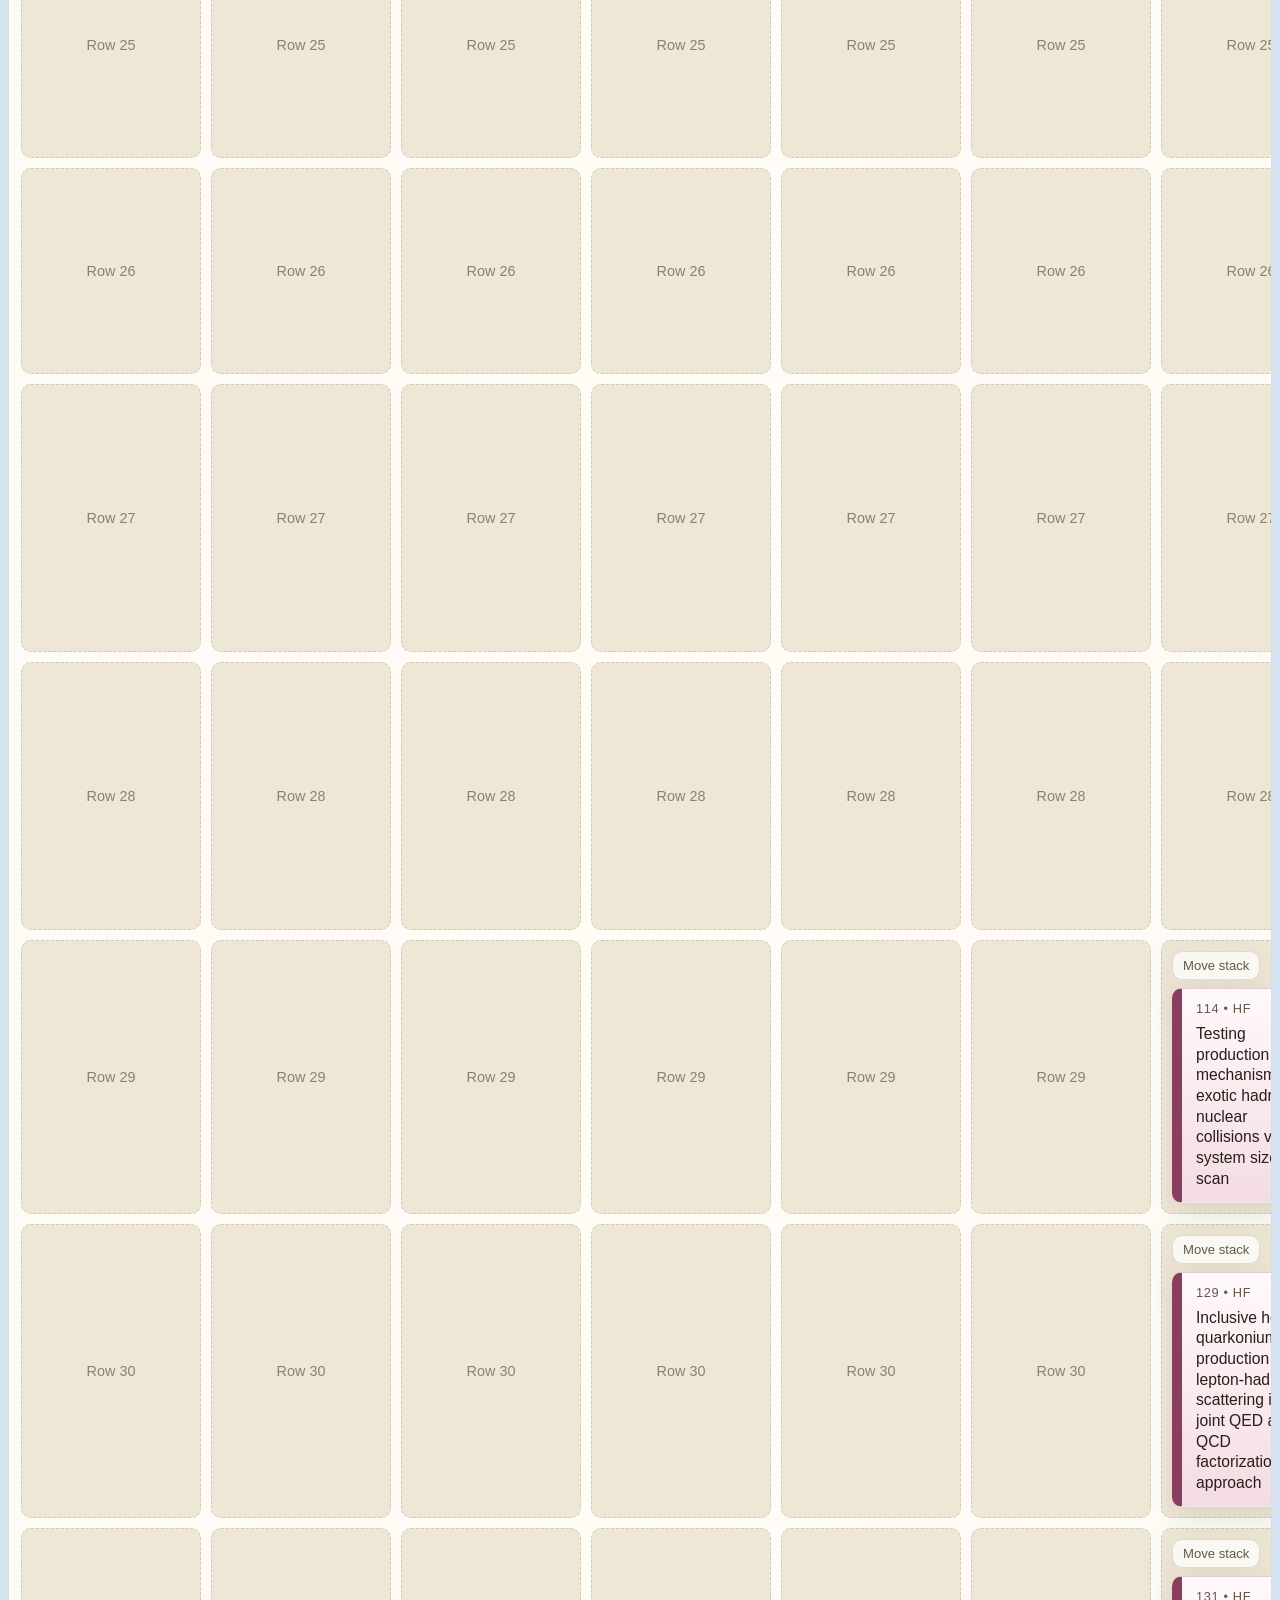
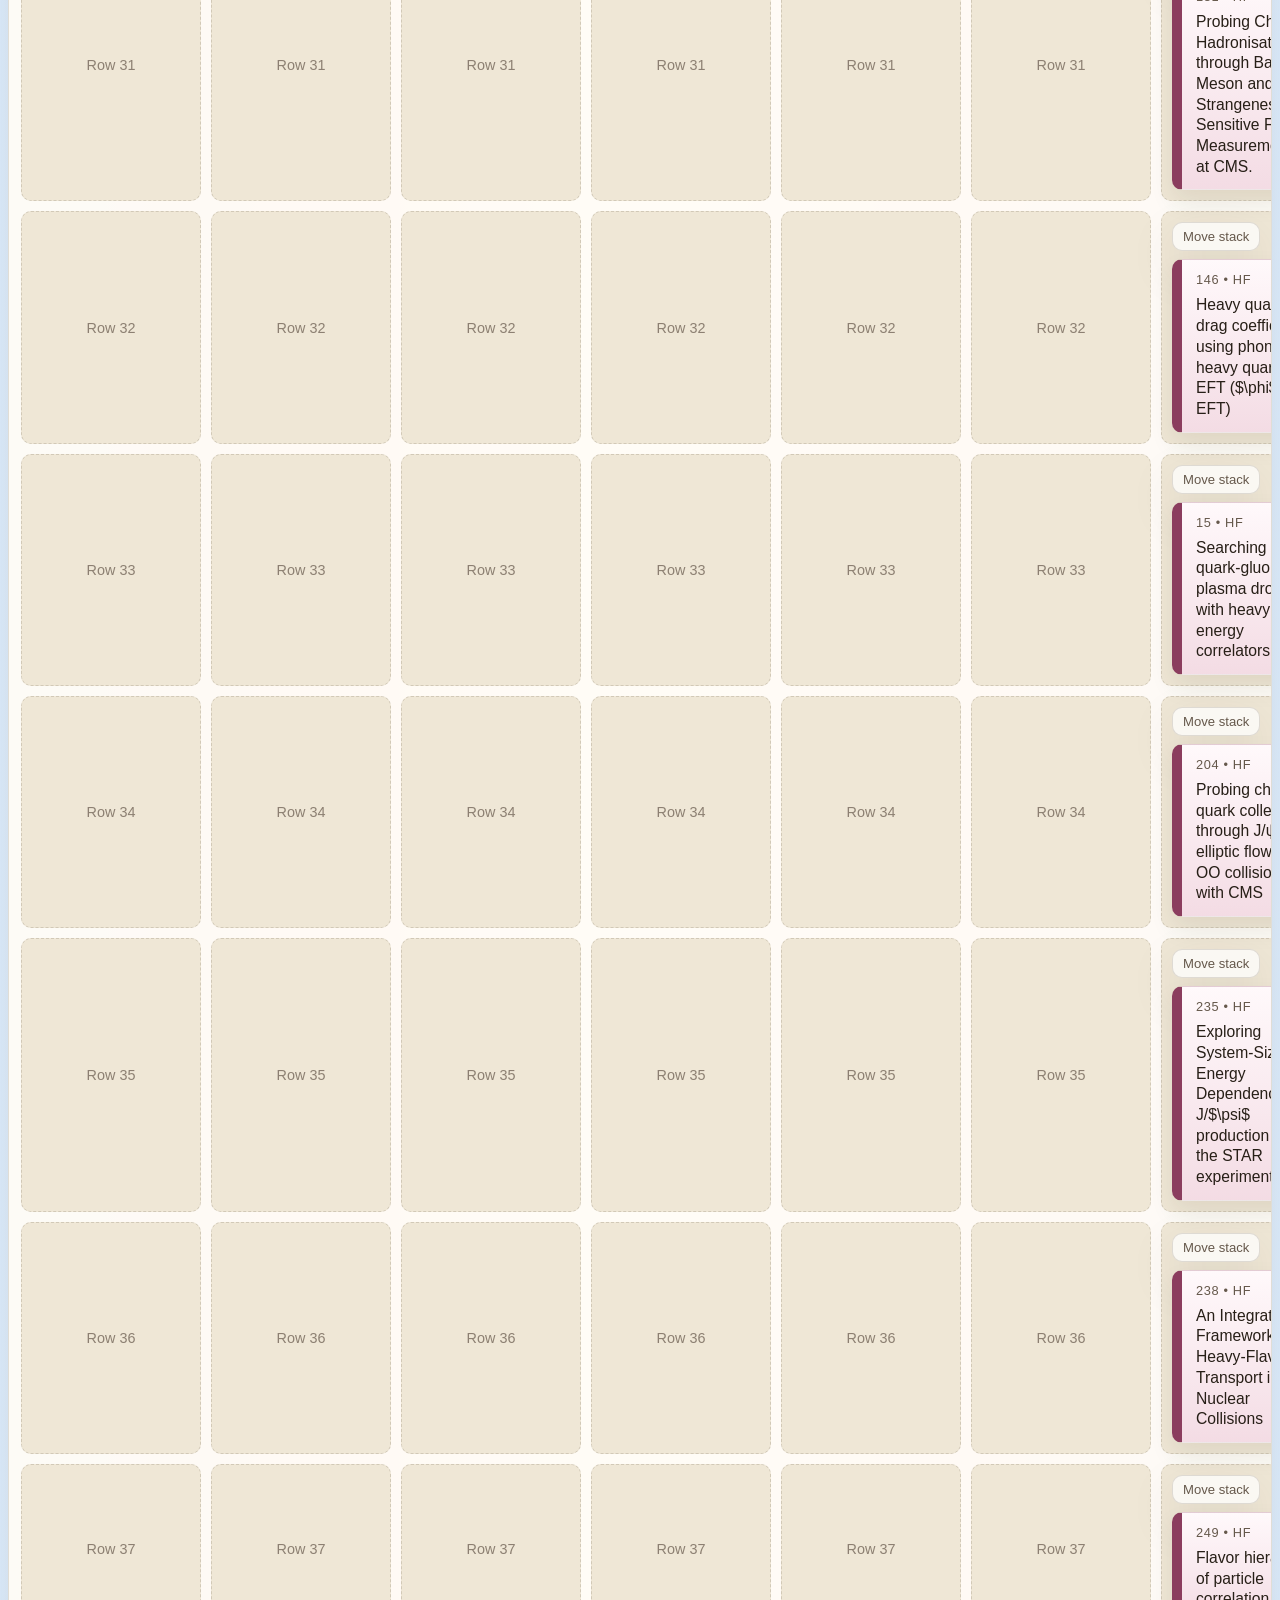
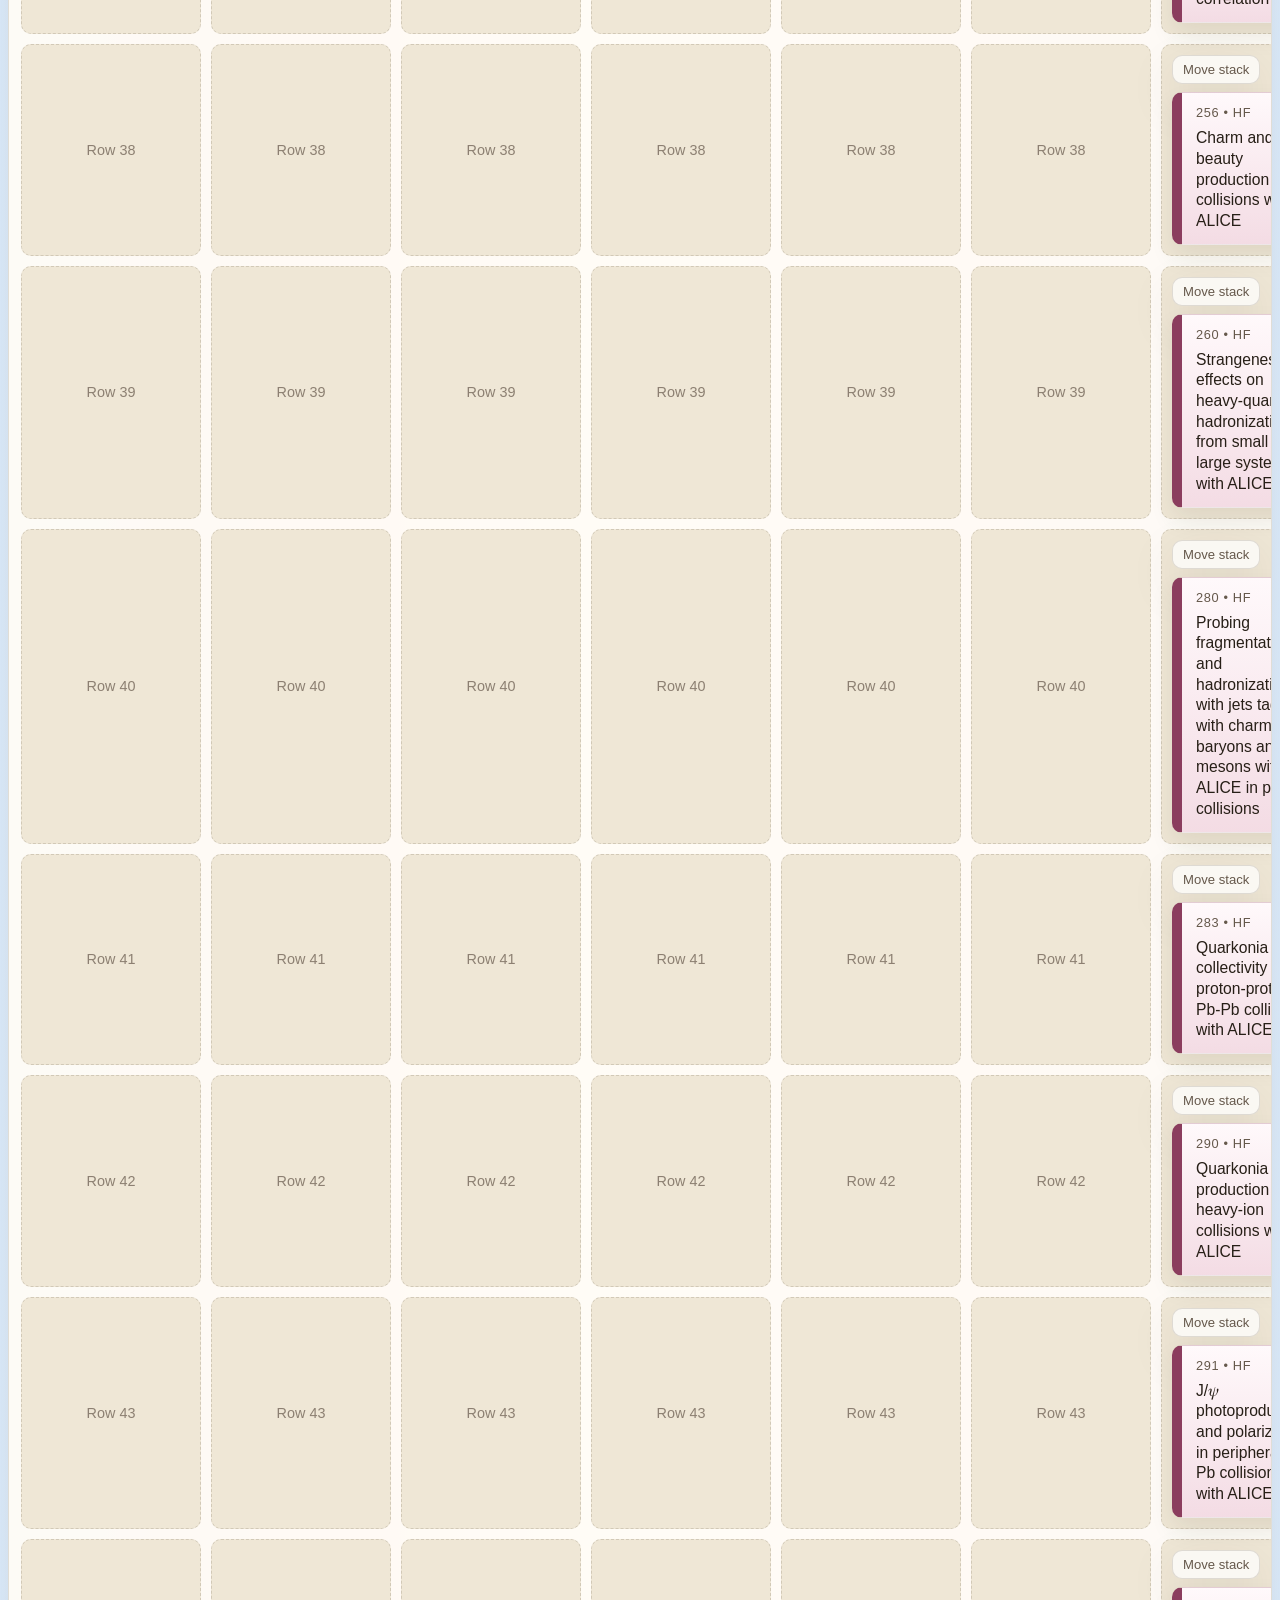
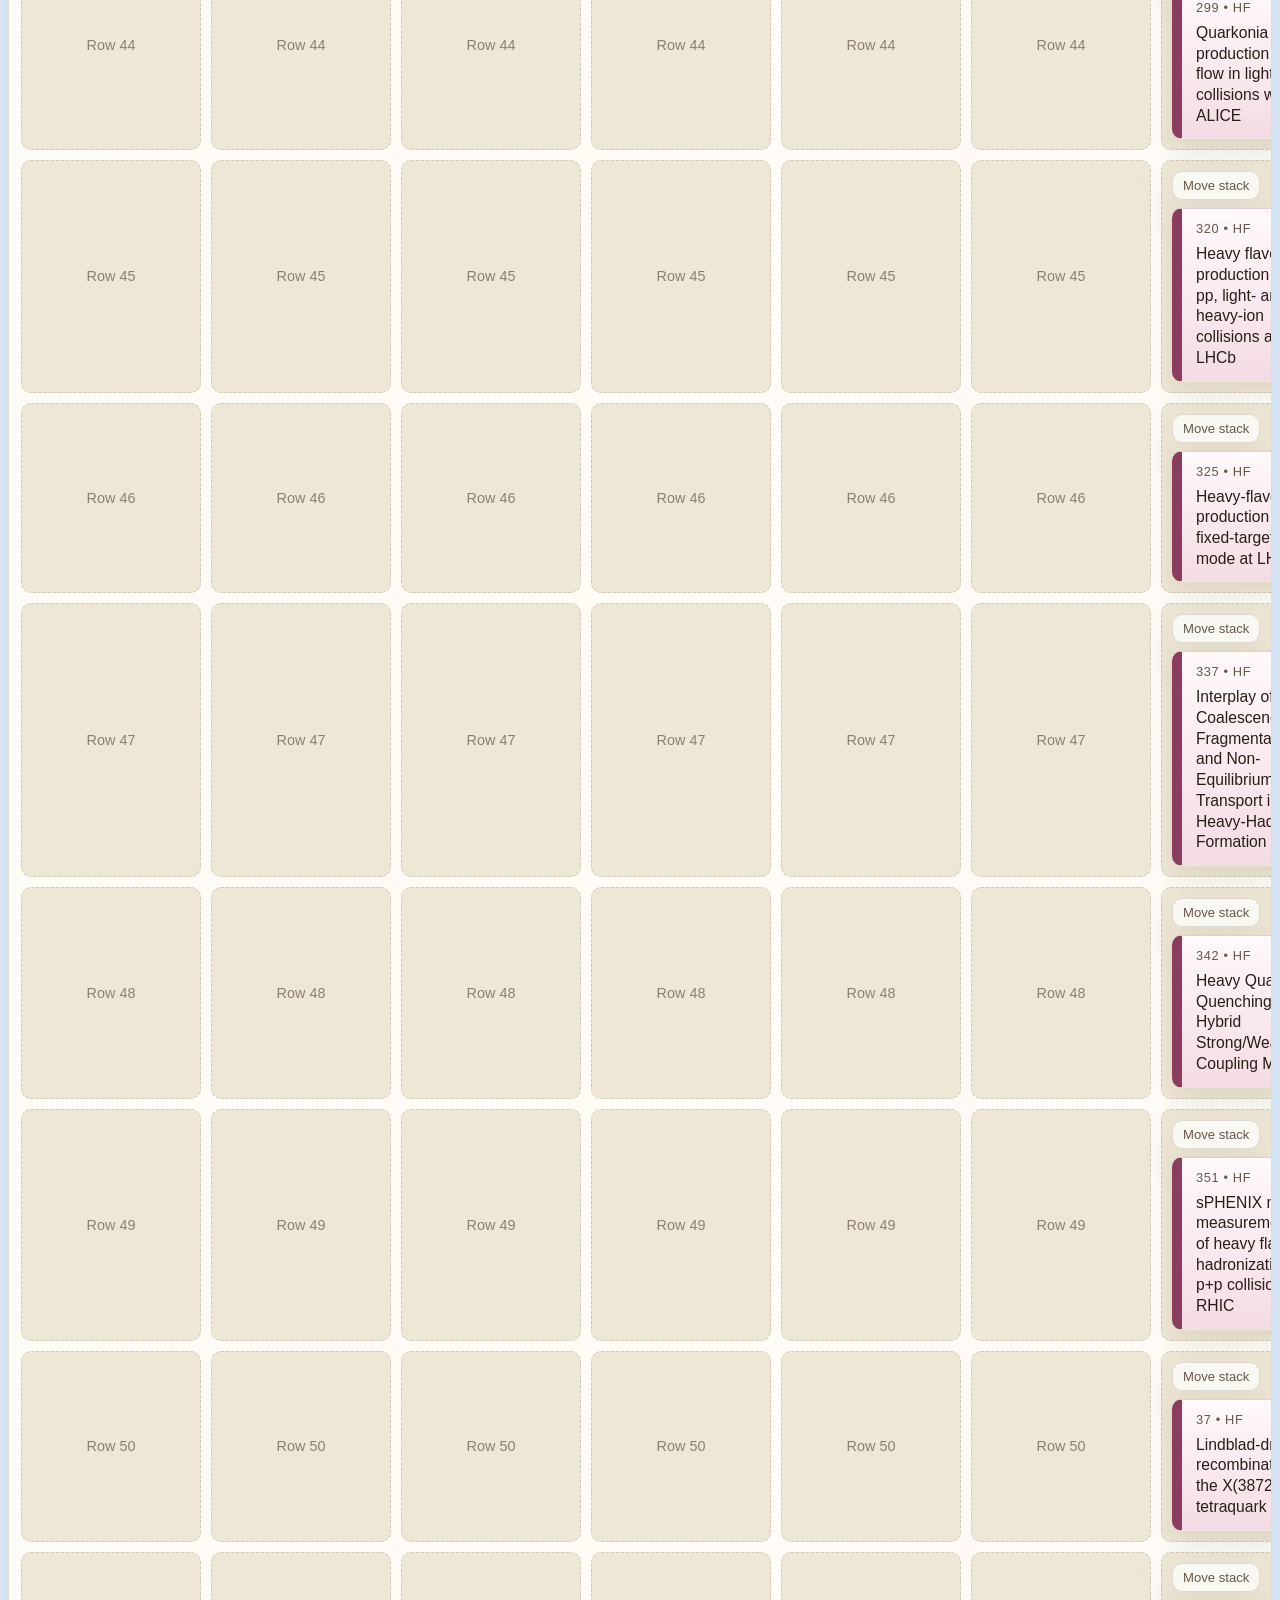
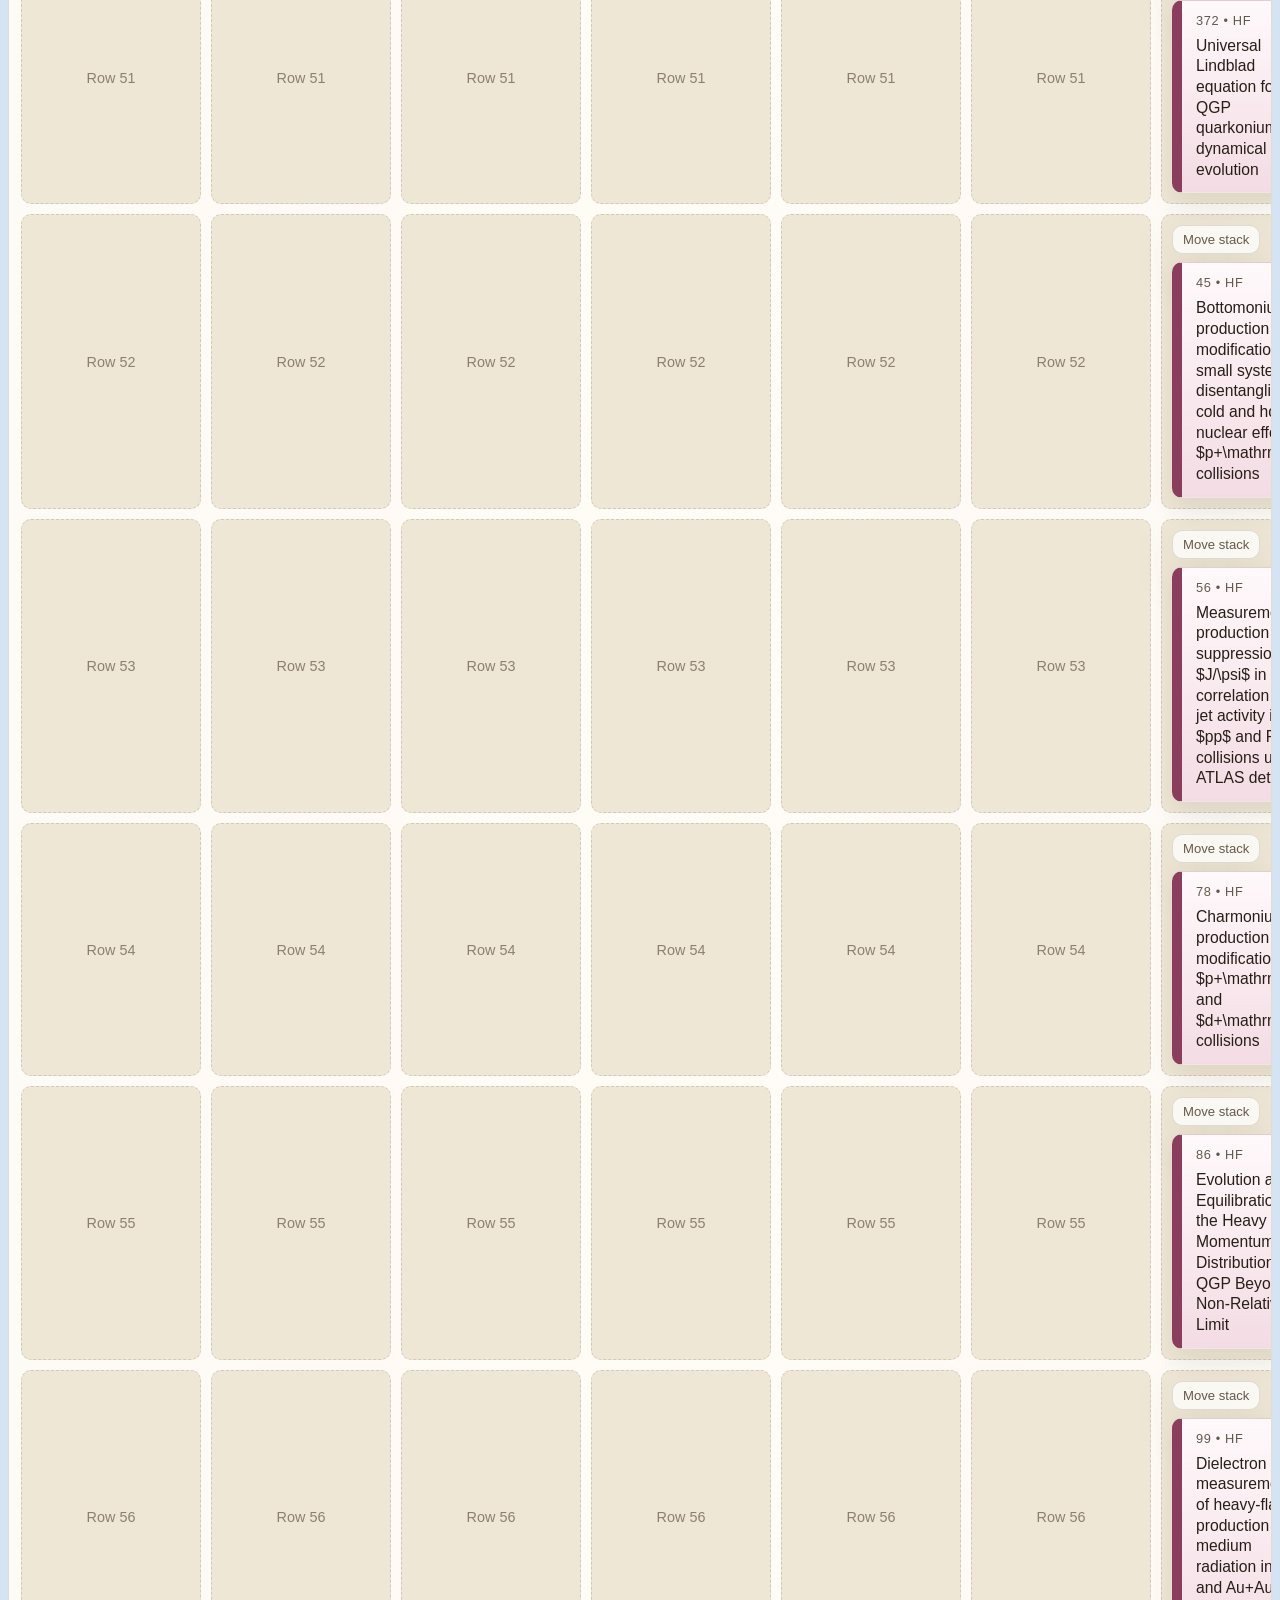
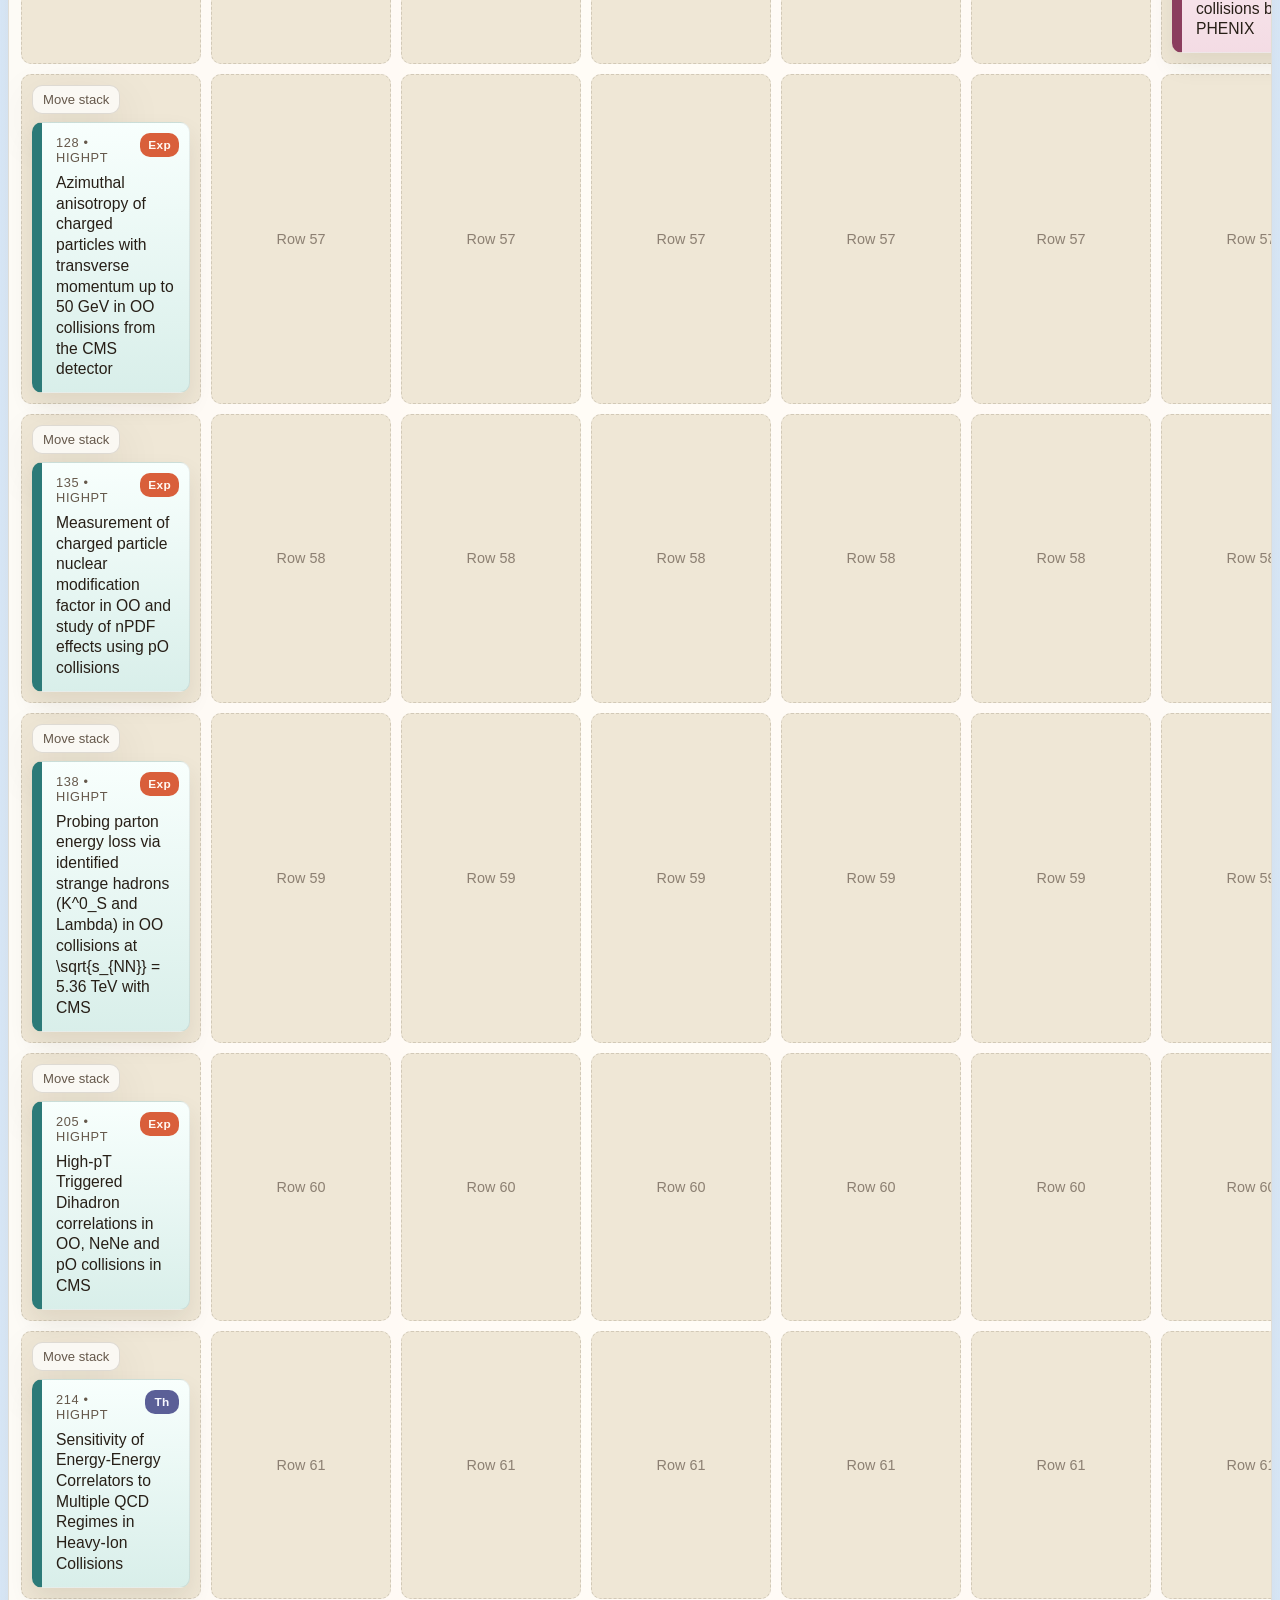
==== commit 1e0a5de1: "Update planner styling" ====
--- a/web/index.html
+++ b/web/index.html
@@ -44,6 +44,10 @@
       <section class="grid-wrap">
         <div id="schedule-grid" class="schedule-grid" aria-live="polite"></div>
       </section>
+
+      <footer class="page-footer">
+        Oral contribution planner designed by Luna Chen powered by Codex, last update May 4, 2026
+      </footer>
     </main>
 
     <template id="card-template">
--- a/web/style.css
+++ b/web/style.css
@@ -31,18 +31,23 @@
 body {
   margin: 0;
   min-height: 100vh;
-  font-family: Georgia, "Times New Roman", serif;
+  font-family: "Helvetica Neue", Arial, sans-serif;
   color: var(--text-main);
   background:
-    radial-gradient(circle at top left, rgba(201, 106, 47, 0.18), transparent 28%),
-    radial-gradient(circle at top right, rgba(44, 122, 120, 0.12), transparent 26%),
-    linear-gradient(180deg, #f8f4ea 0%, var(--page-bg) 100%);
+    linear-gradient(
+      90deg,
+      #deefff 0%,
+      #f6dce9 22%,
+      #fffefe 50%,
+      #f6dce9 78%,
+      #deefff 100%
+    );
 }
 
 .page {
-  width: min(1760px, calc(100vw - 16px));
+  width: 100%;
   margin: 0 auto;
-  padding: 32px 0 48px;
+  padding: 32px 8px 48px;
 }
 
 .hero {
@@ -196,6 +201,14 @@
   overflow-x: auto;
 }
 
+.page-footer {
+  margin-top: 18px;
+  padding: 12px 4px 0;
+  color: var(--text-muted);
+  font-size: 0.9rem;
+  text-align: center;
+}
+
 .schedule-grid {
   display: grid;
   grid-template-columns: repeat(11, minmax(180px, 1fr));
@@ -210,9 +223,10 @@
 
 .column-header {
   padding: 16px 18px;
-  background: linear-gradient(135deg, rgba(255, 255, 255, 0.94), rgba(239, 231, 214, 0.9));
+  background: #f7f1e6;
   border: 1px solid var(--panel-border);
   font-weight: 700;
+  text-align: center;
   position: sticky;
   top: 0;
   z-index: 1;
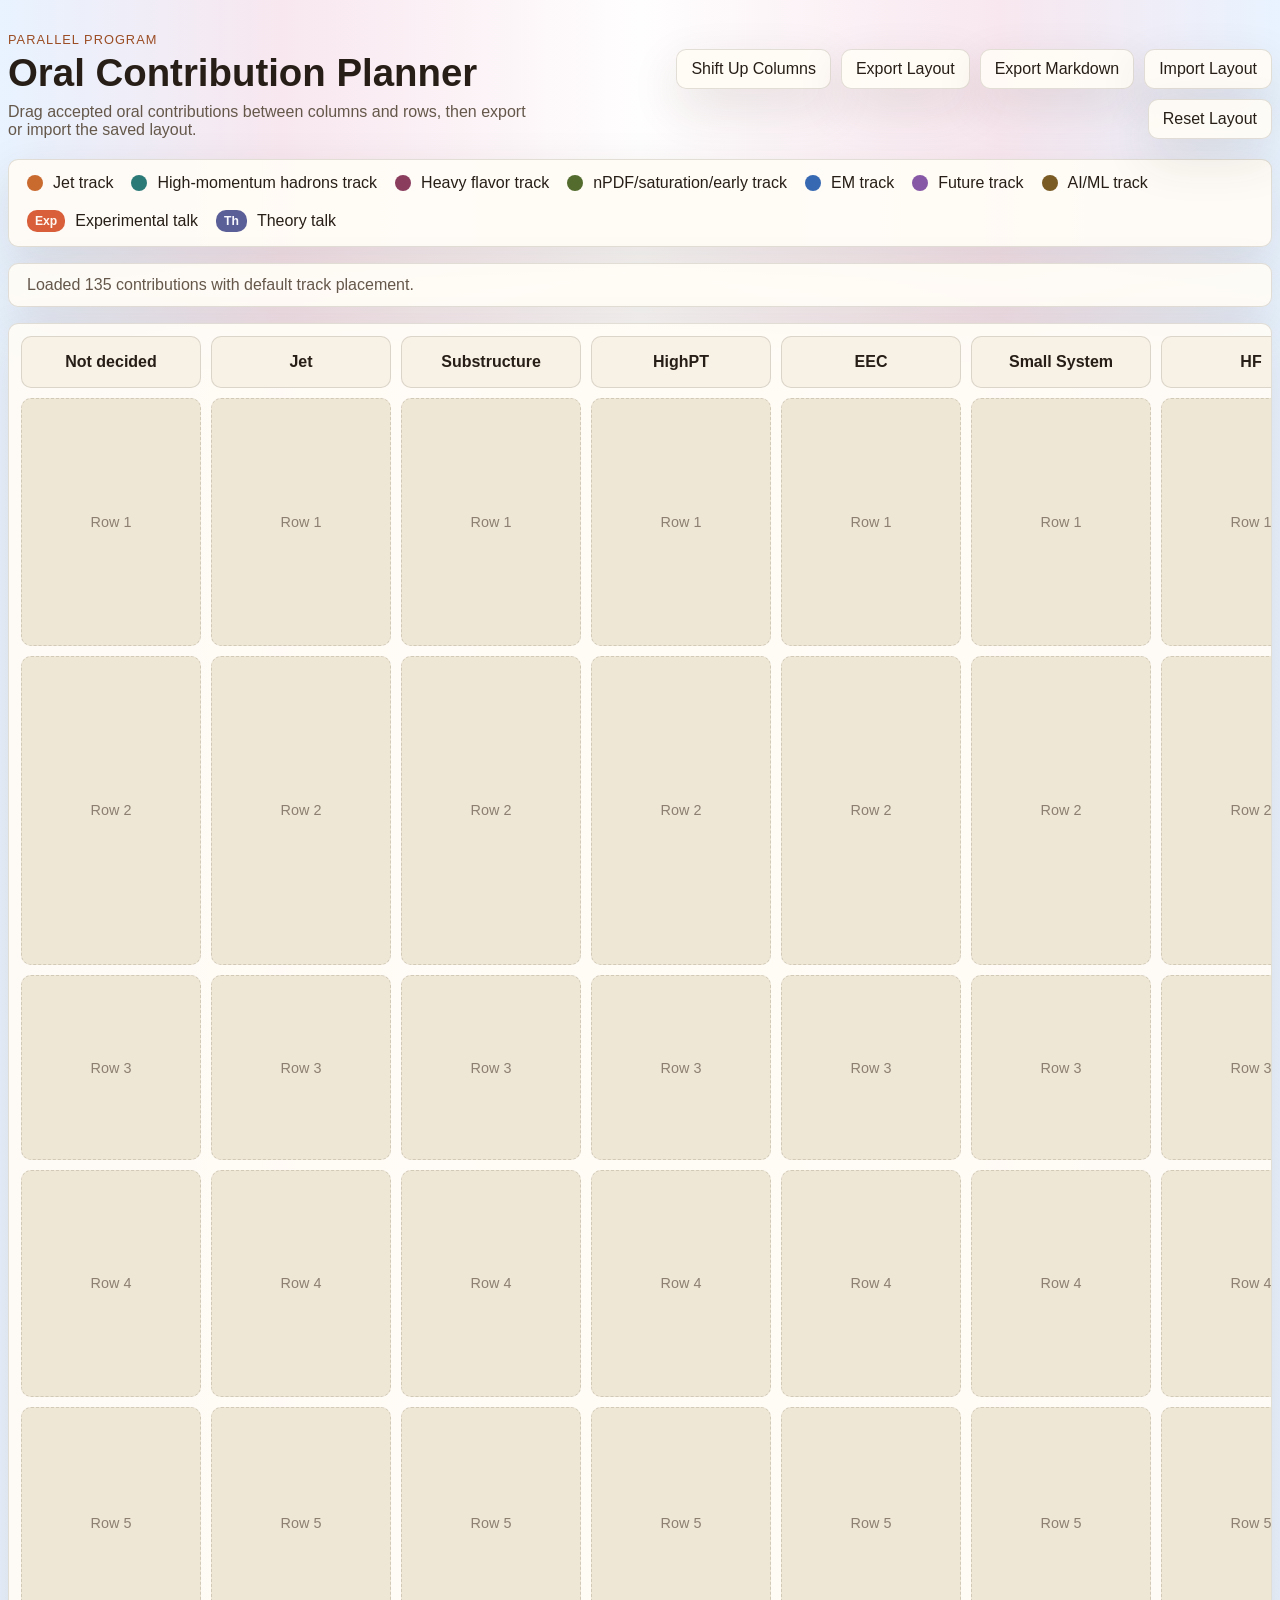
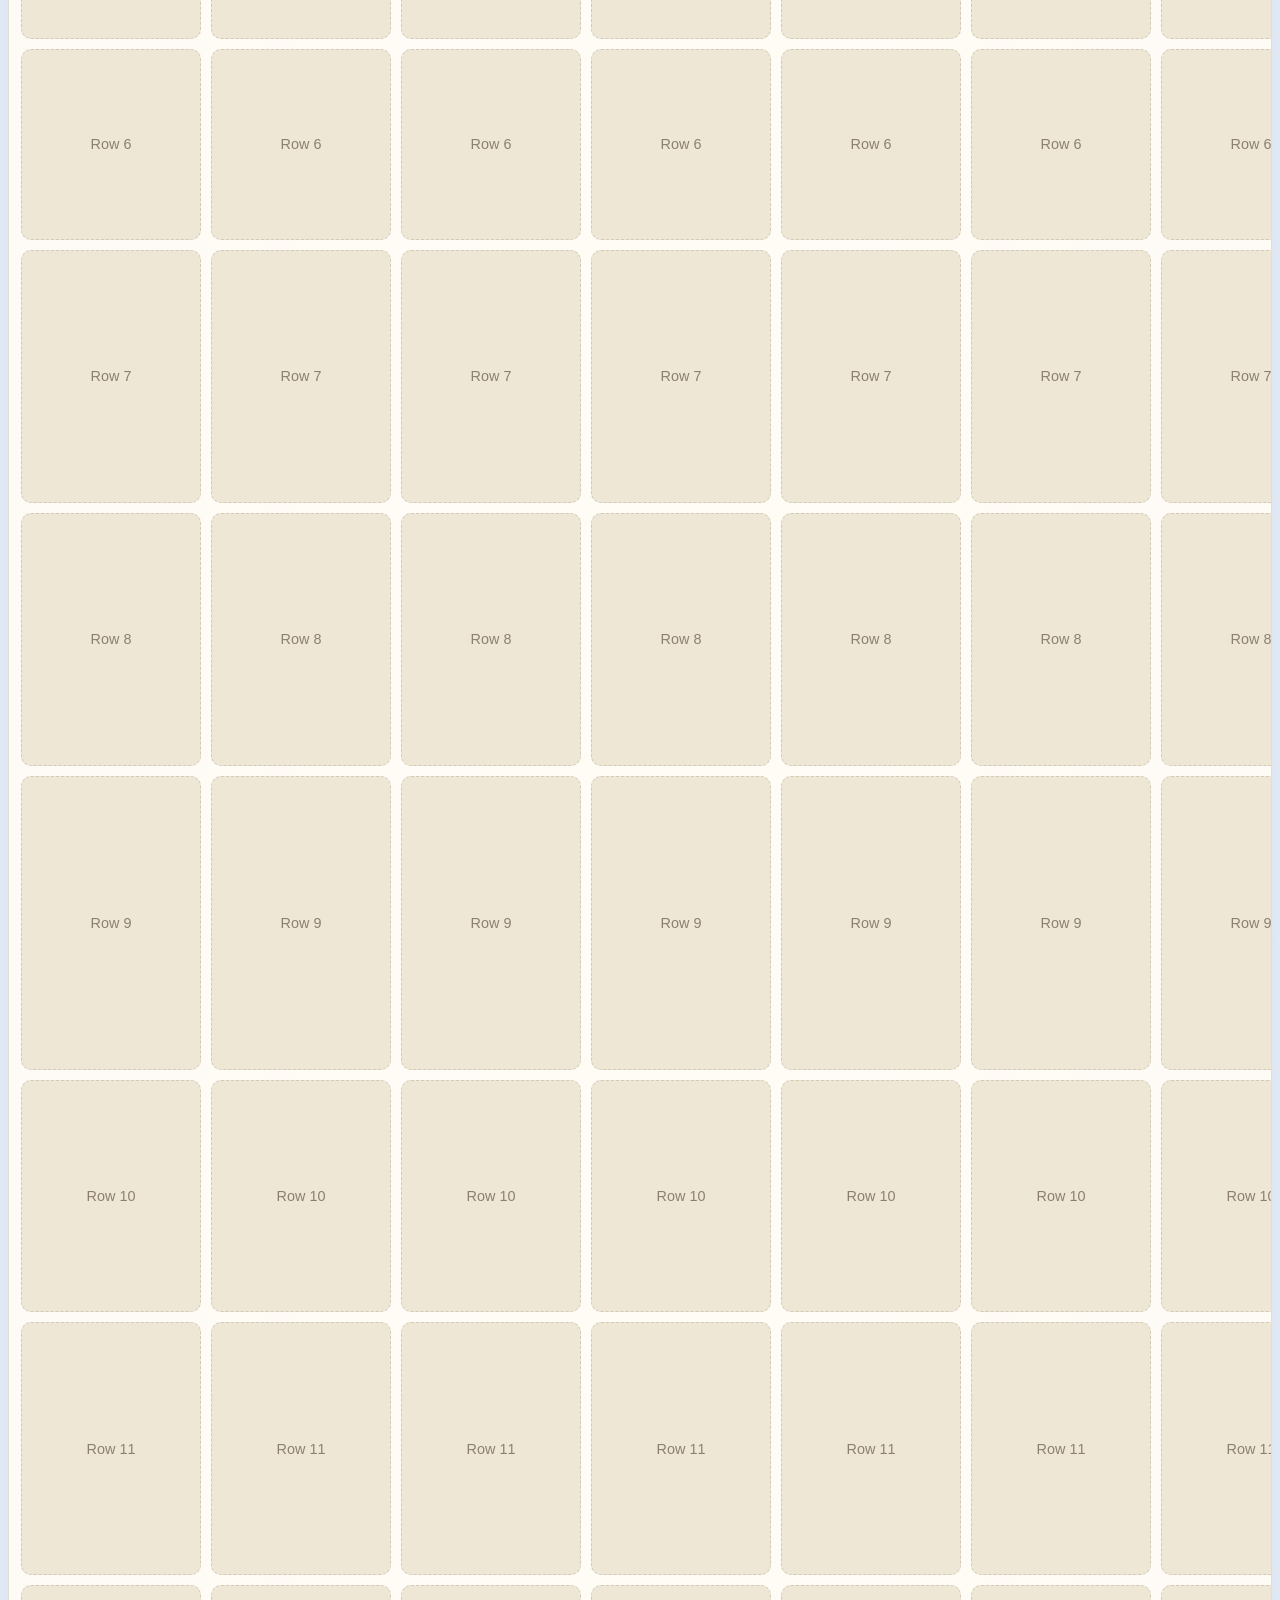
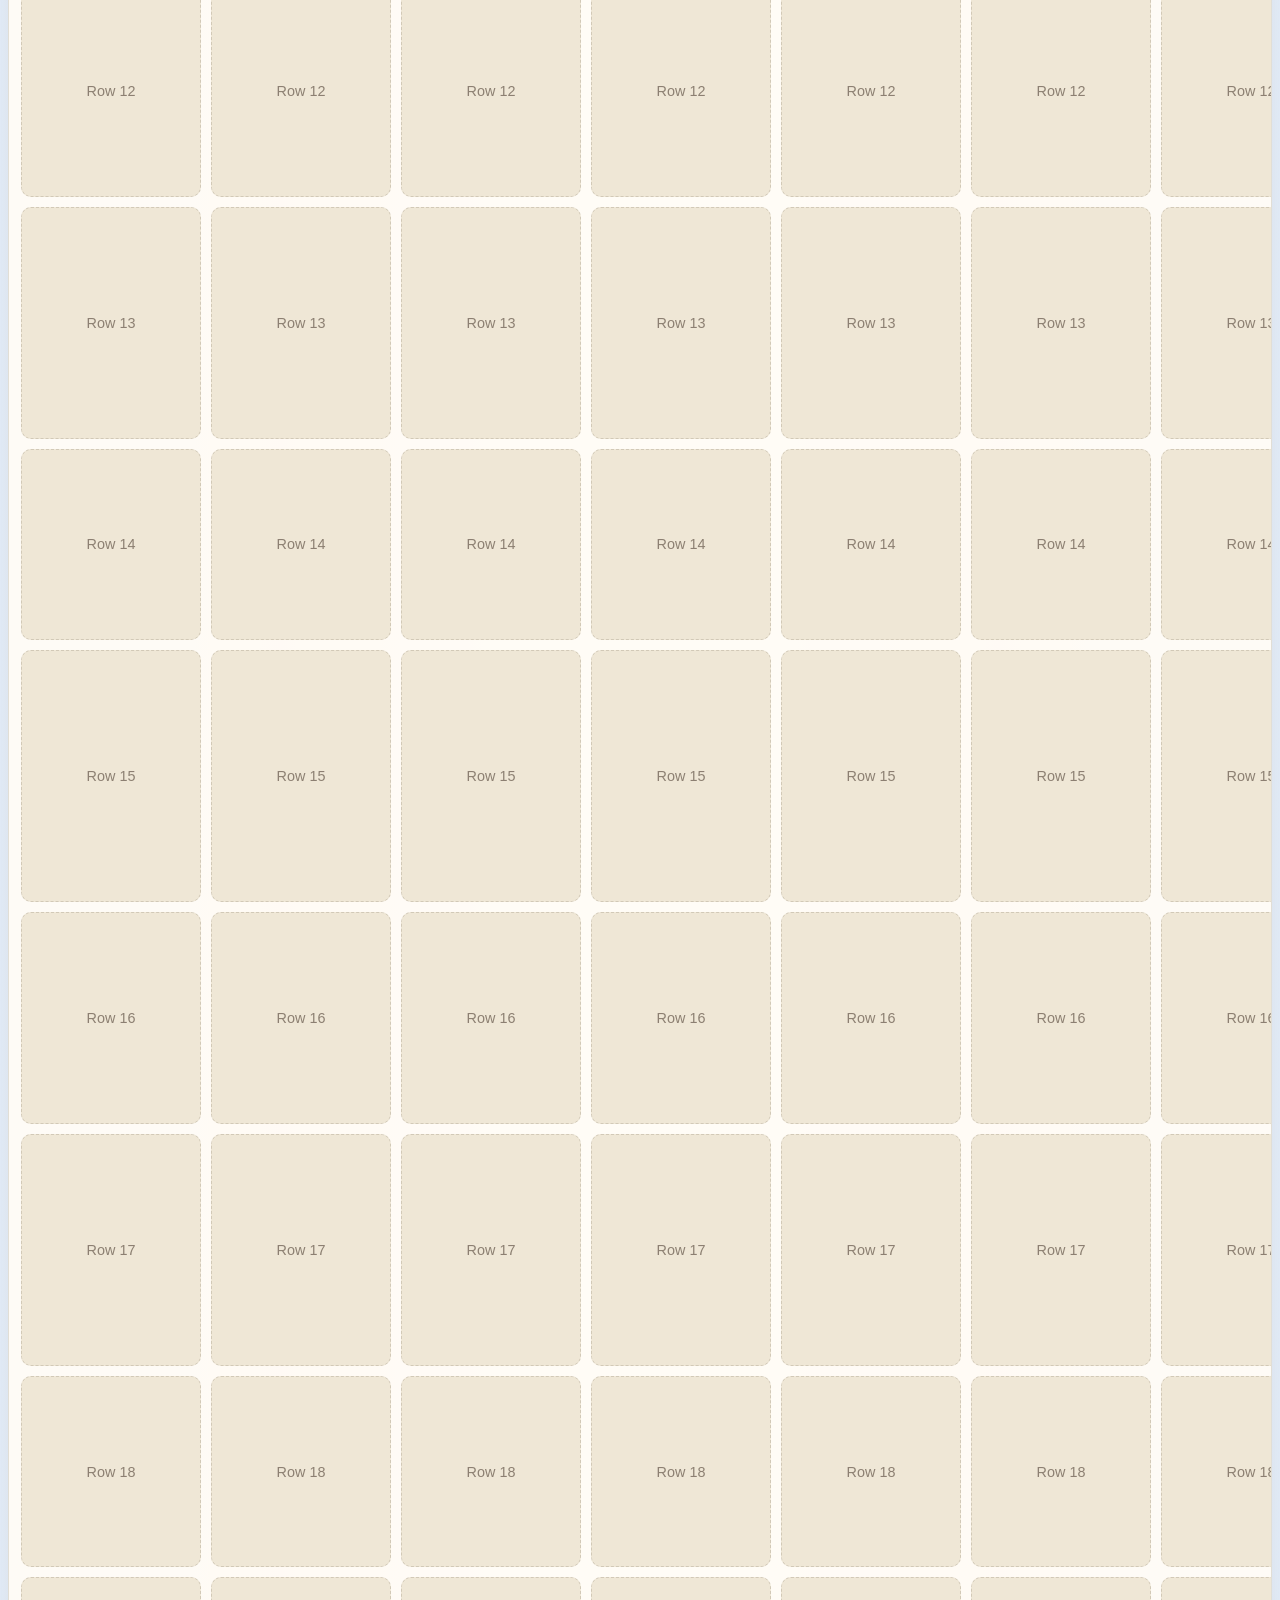
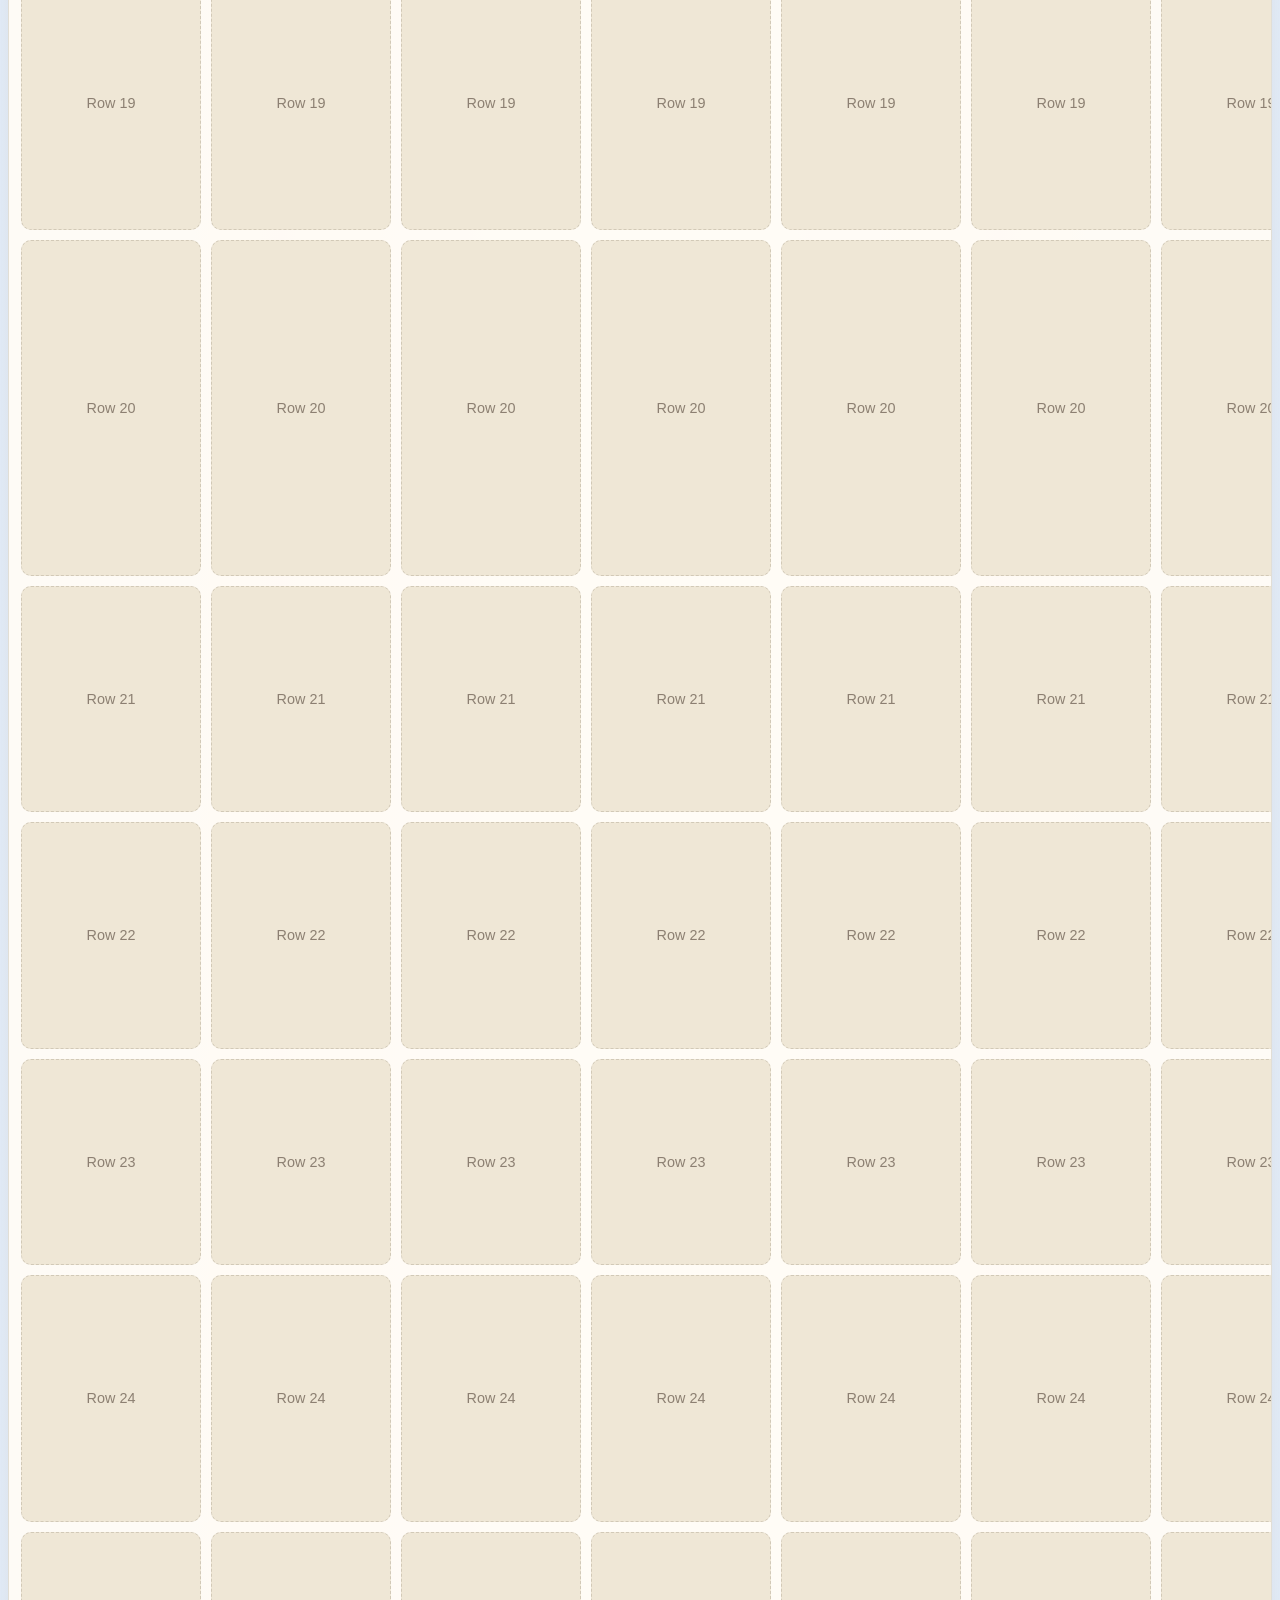
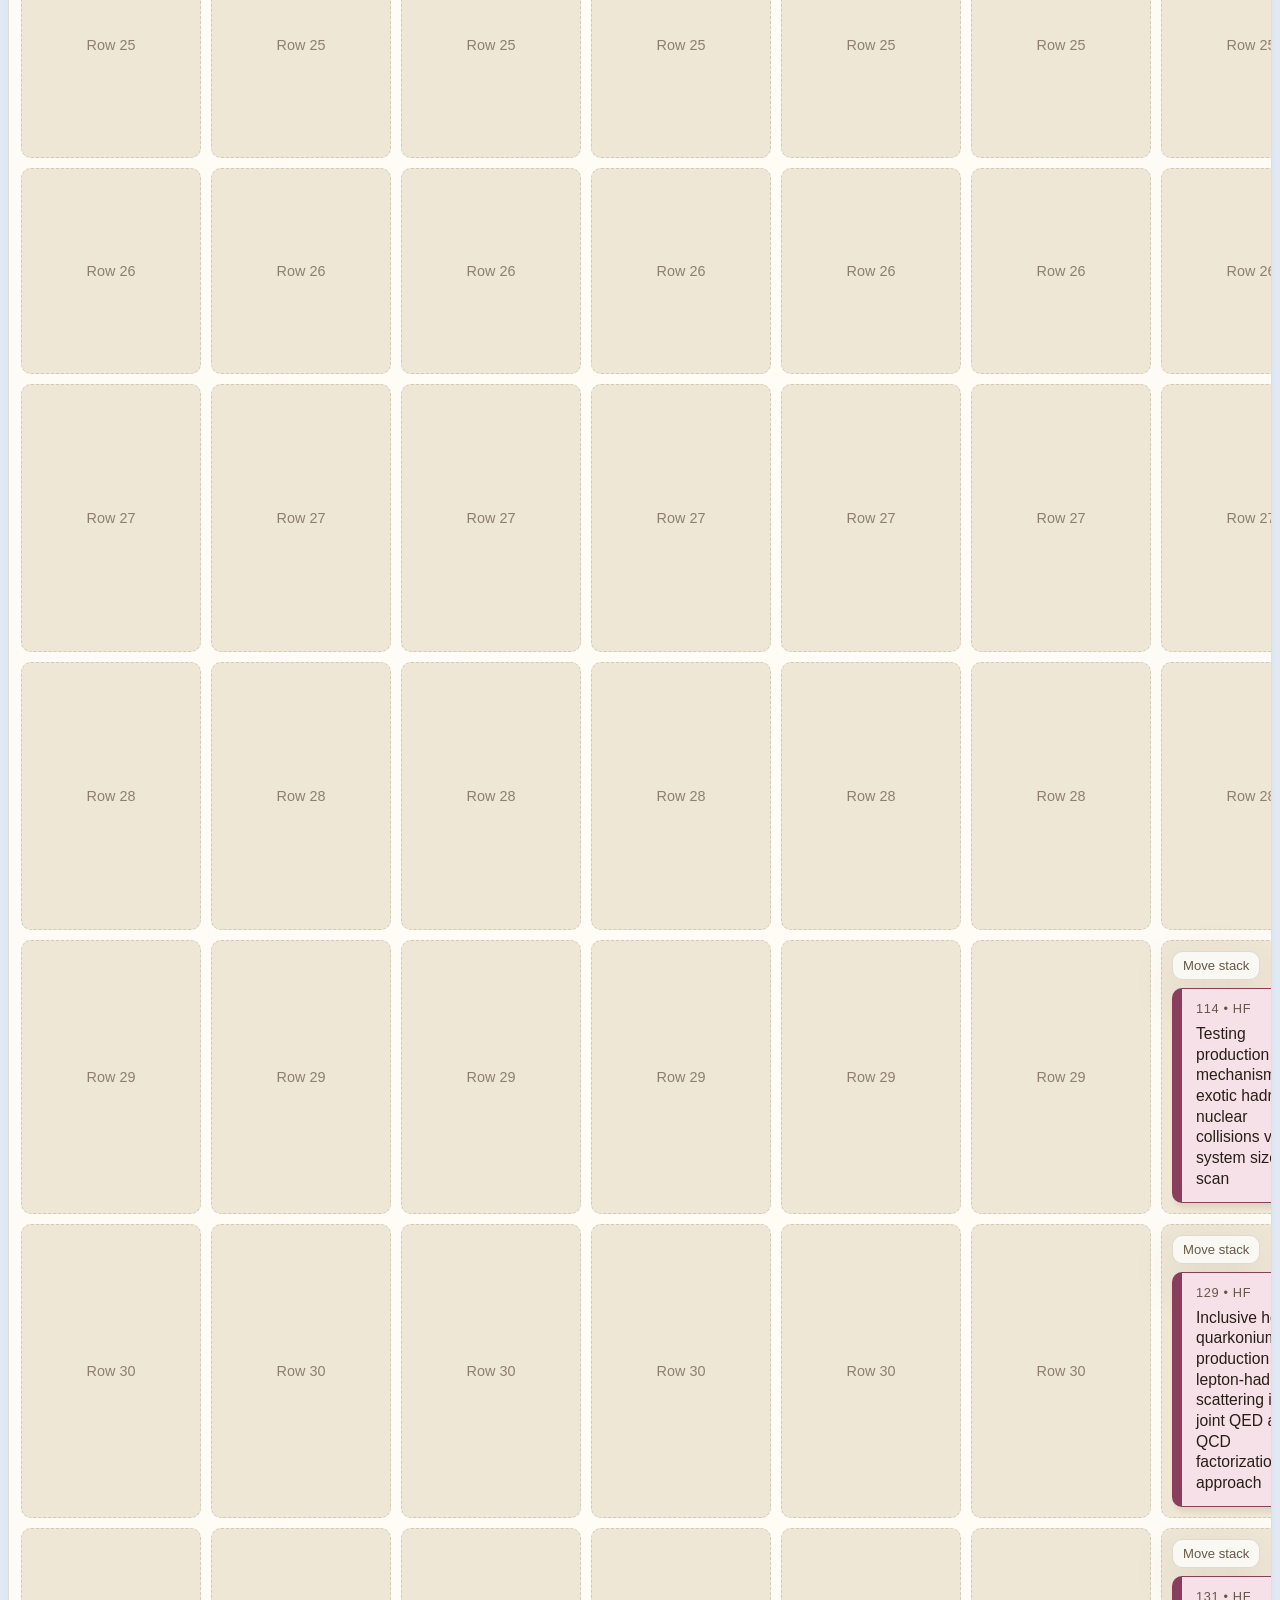
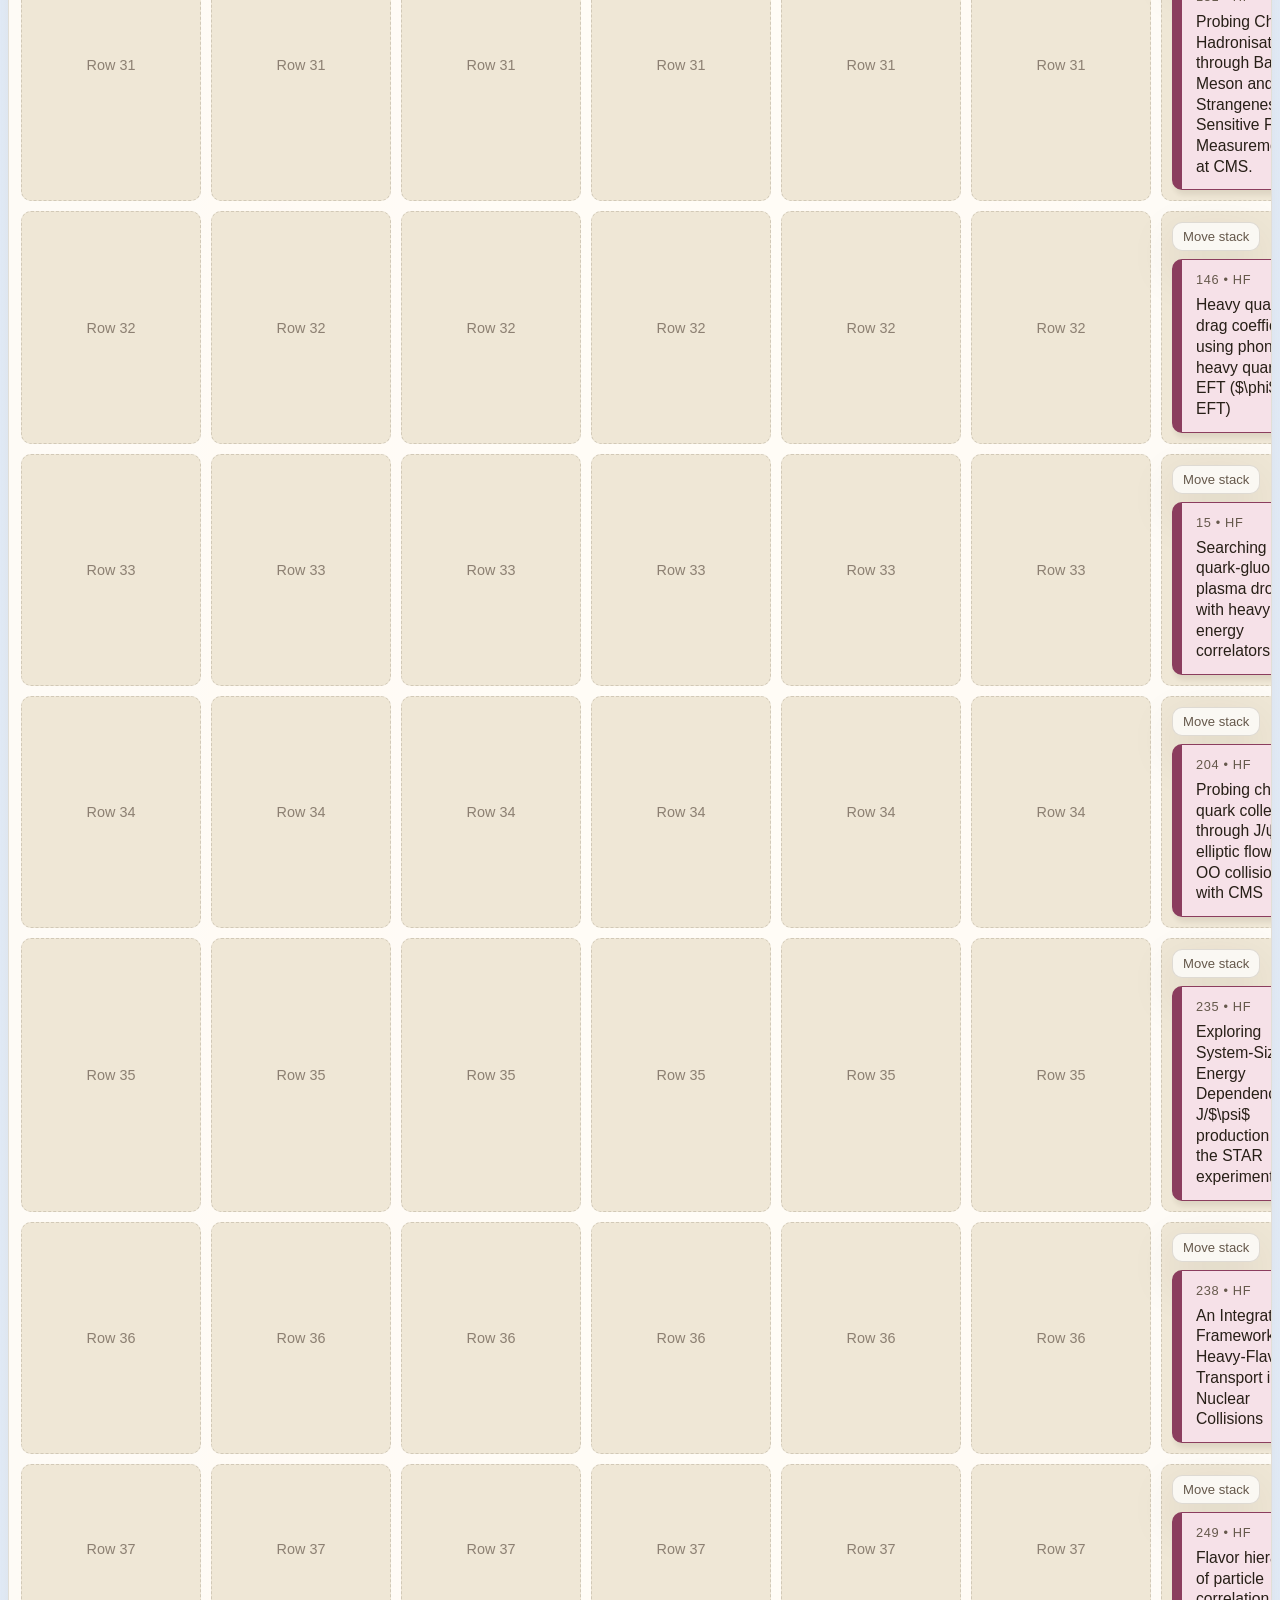
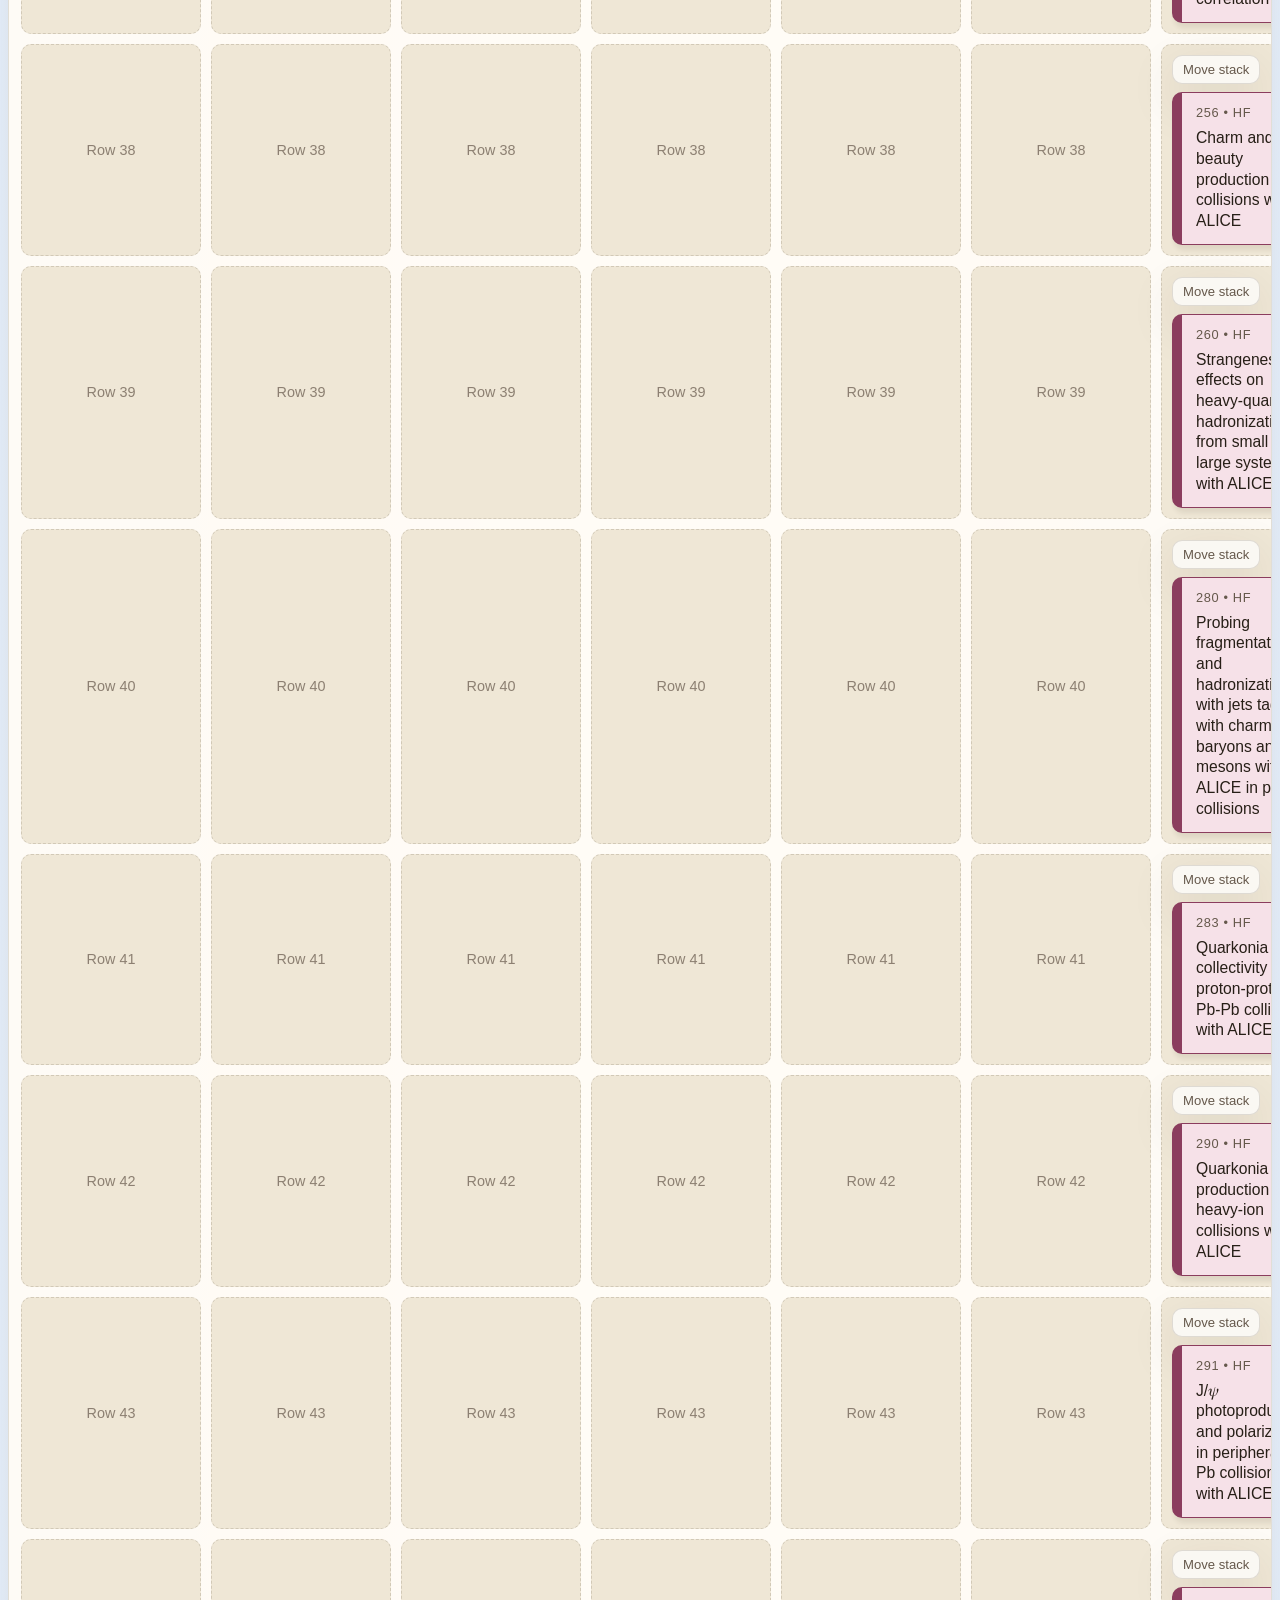
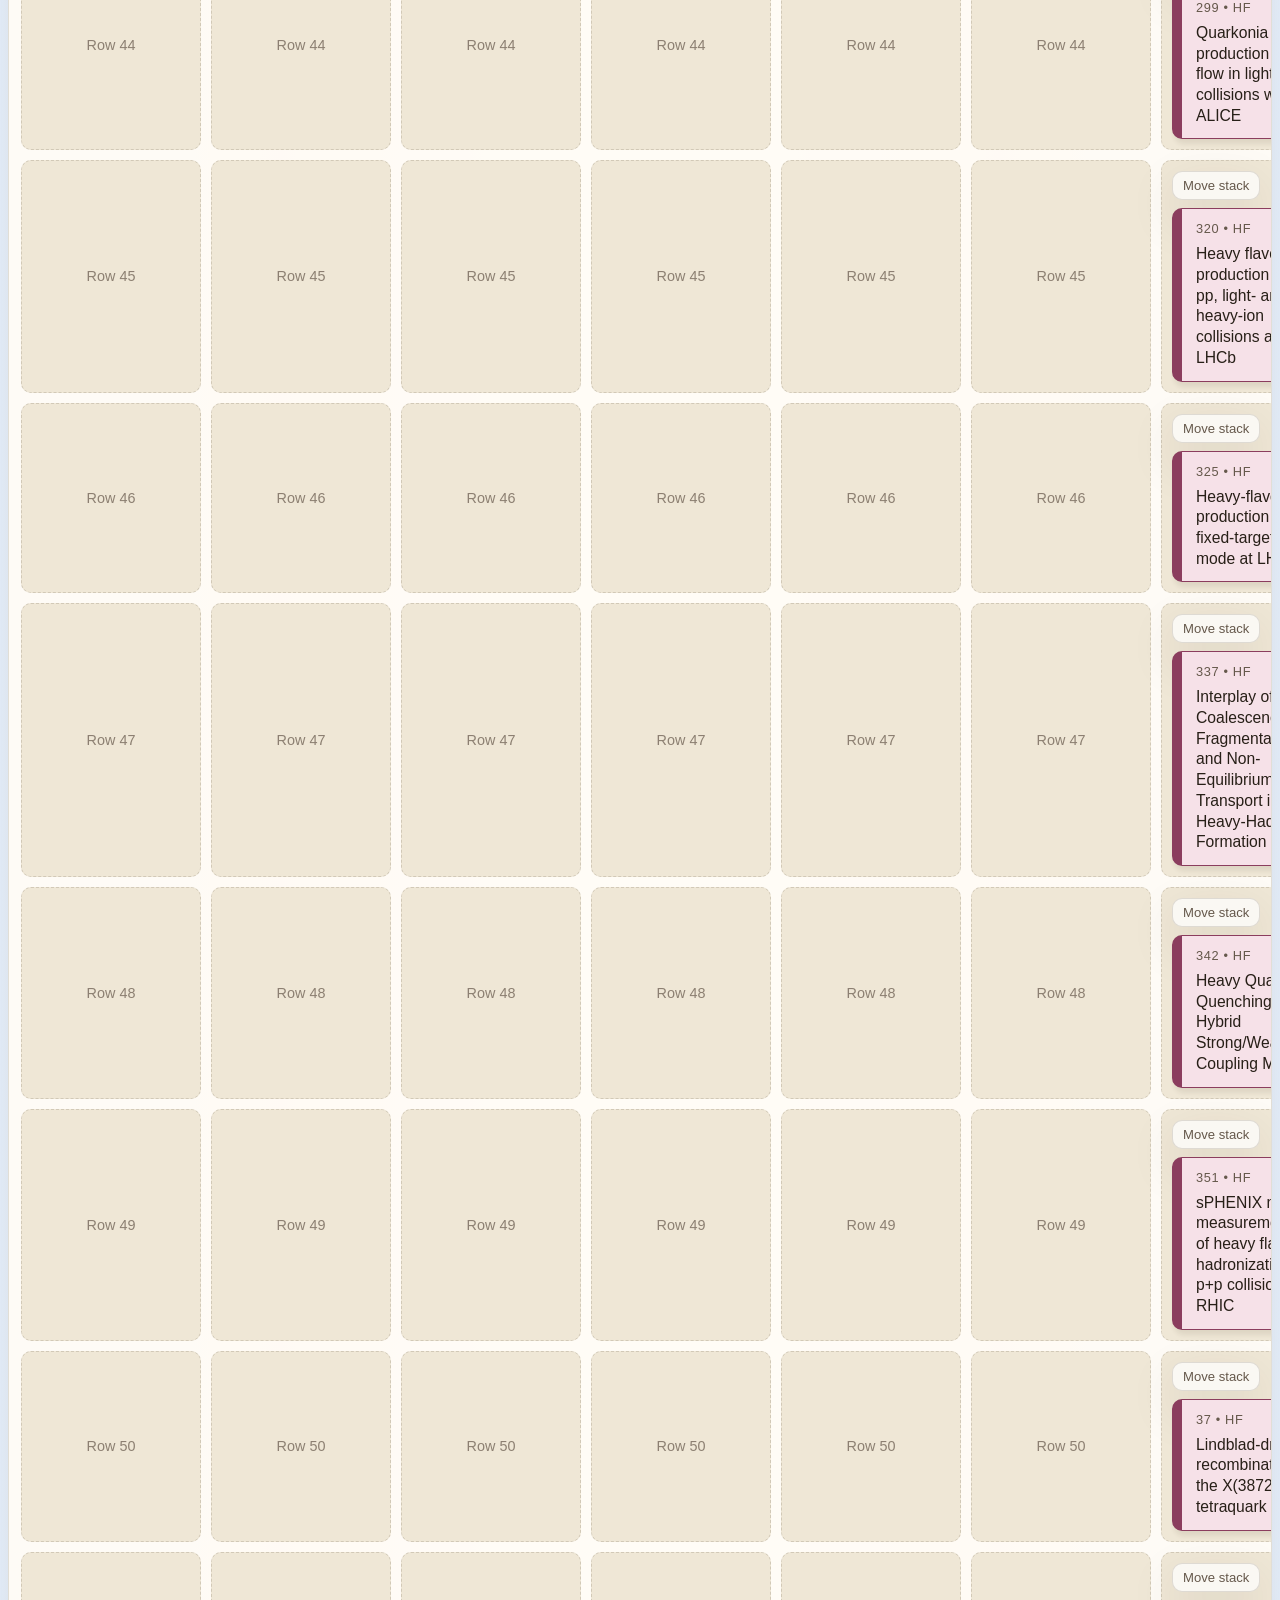
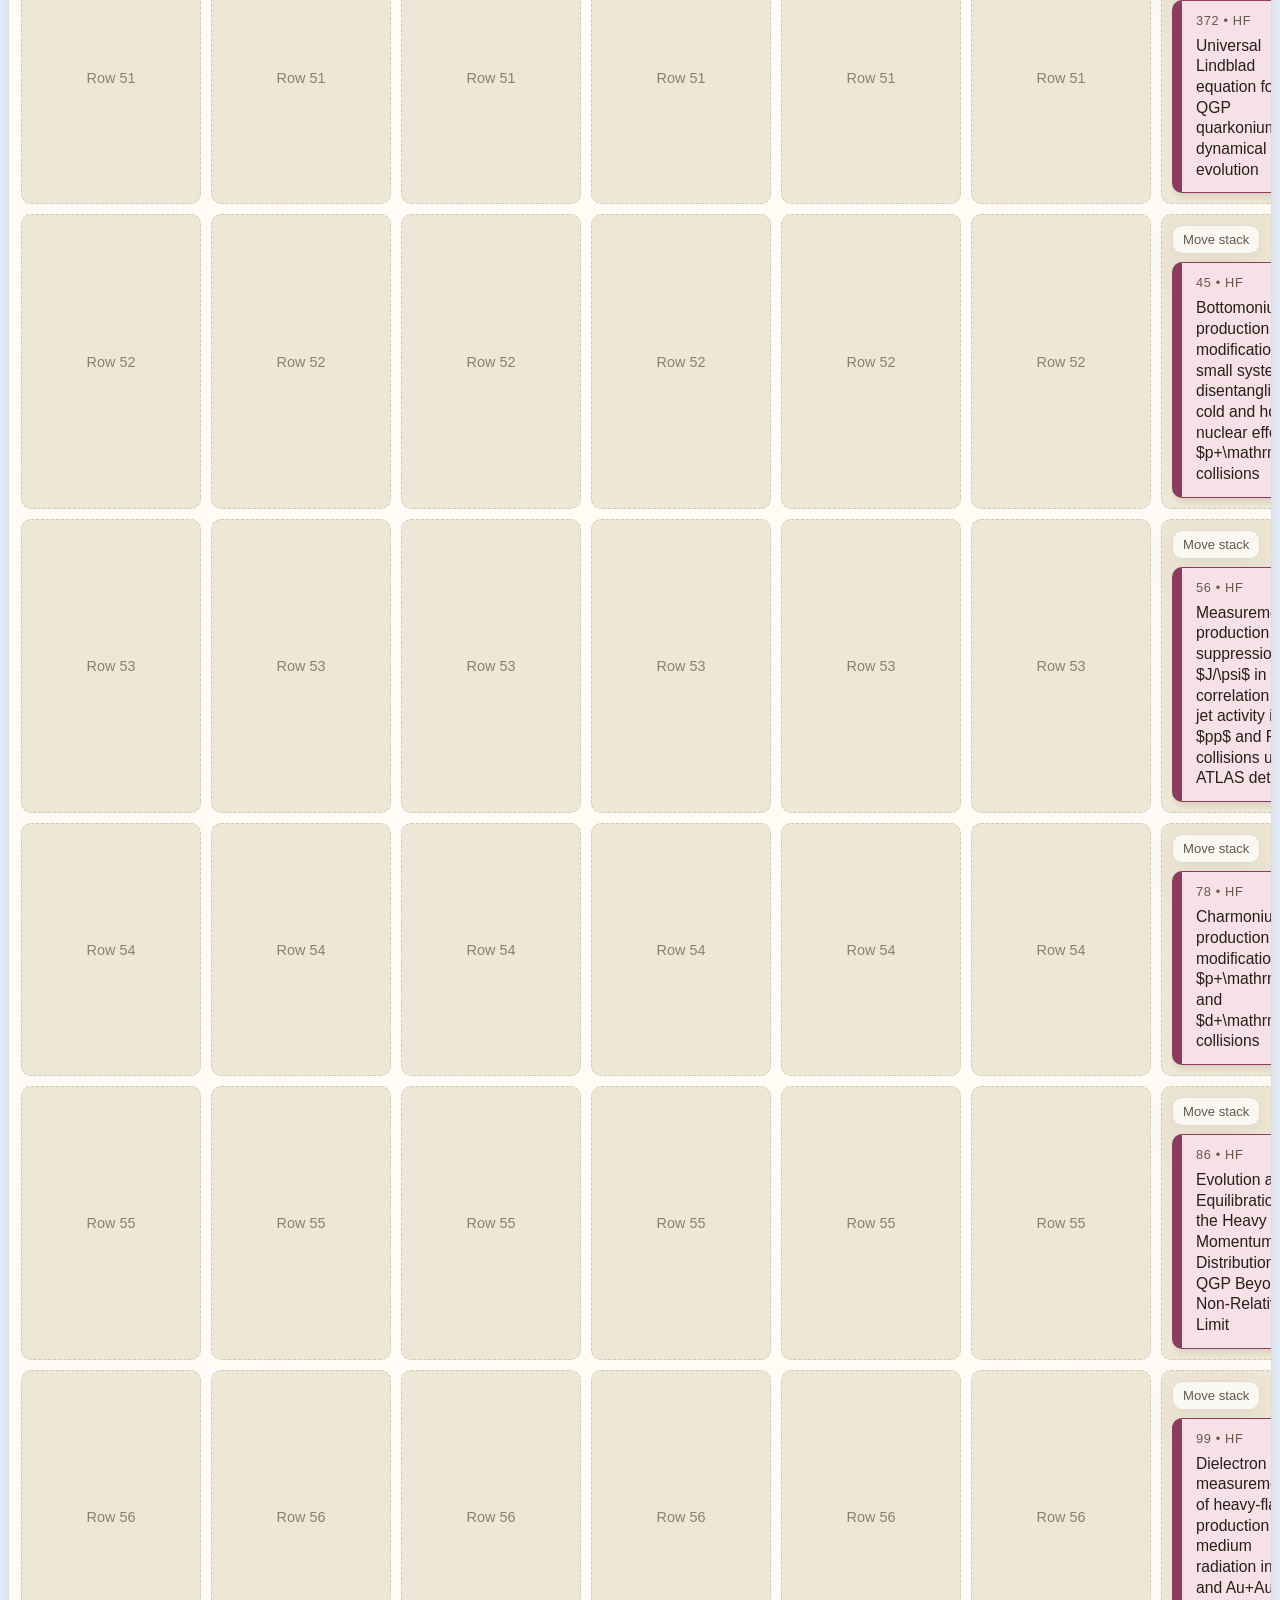
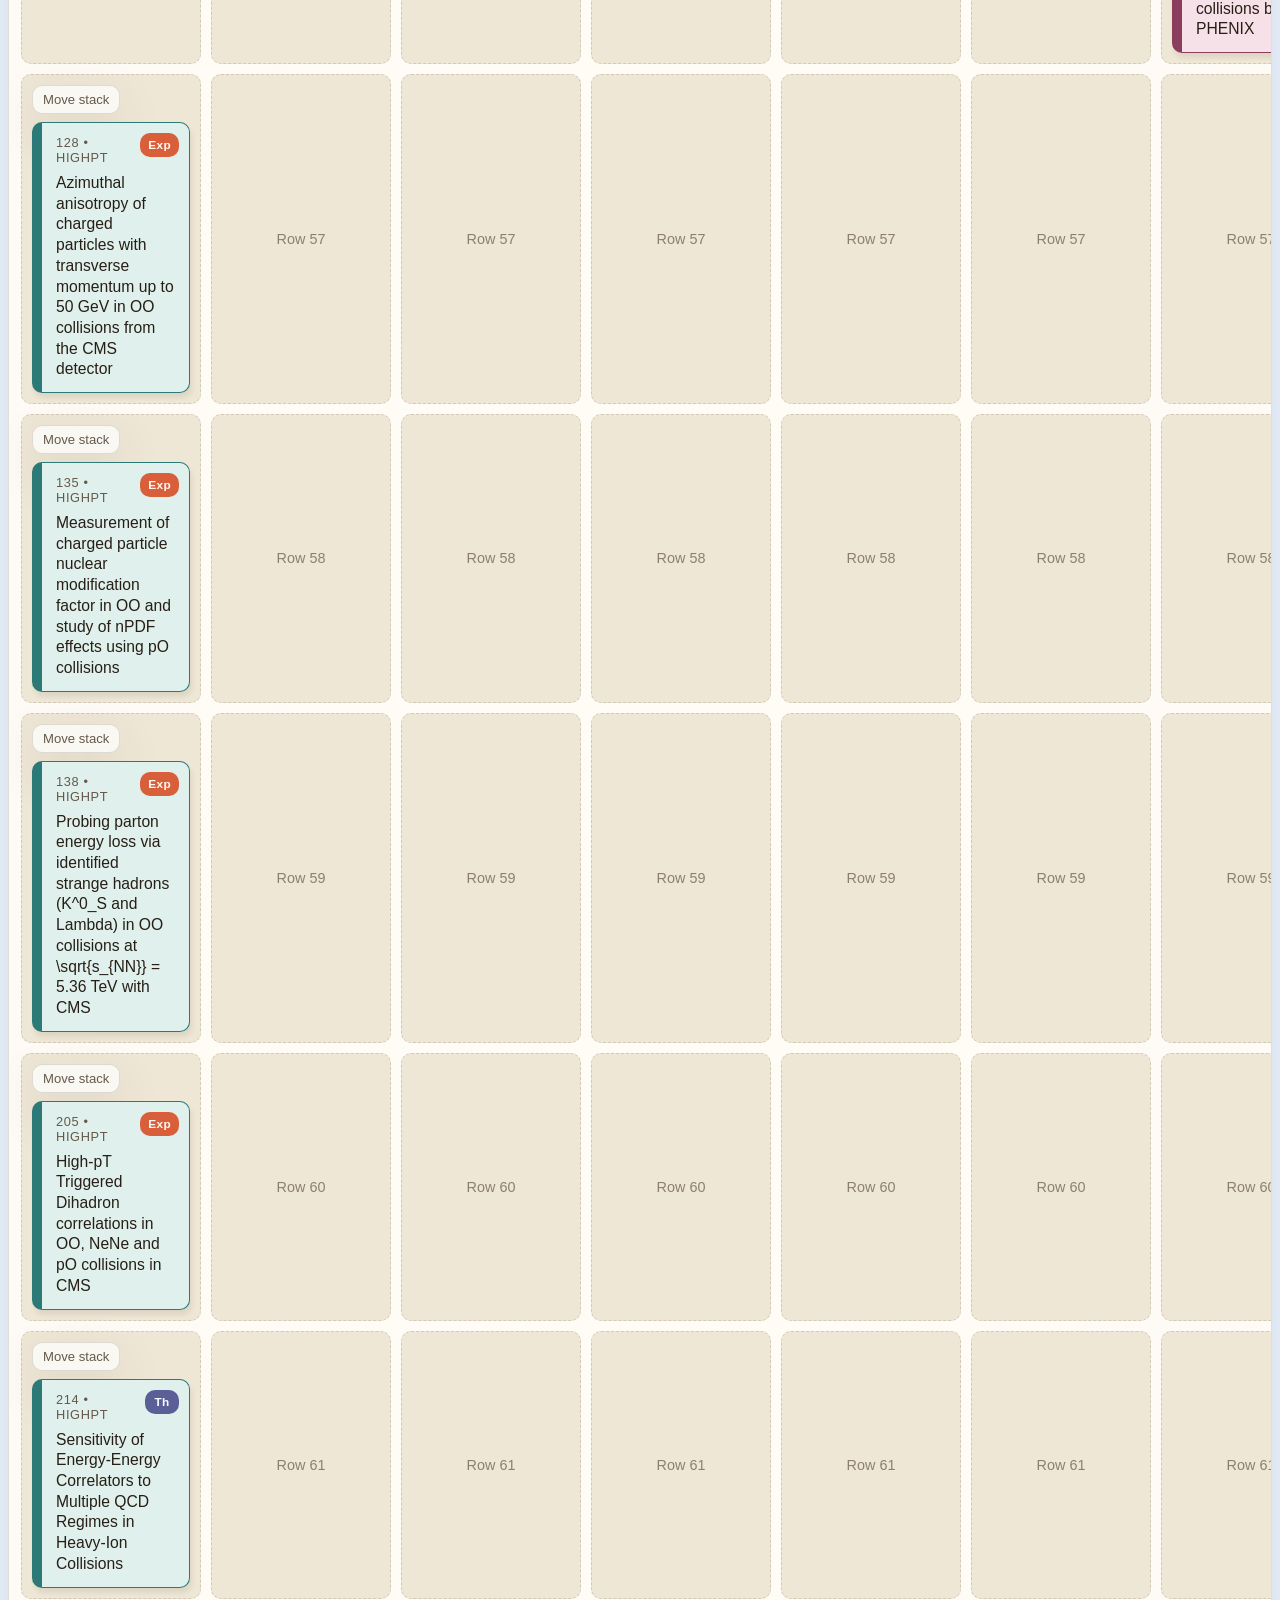
==== commit 1e816ac5: "Add Markdown export and refresh styling" ====
--- a/web/index.html
+++ b/web/index.html
@@ -19,6 +19,7 @@
         <div class="actions">
           <button id="compact-button" type="button">Shift Up Columns</button>
           <button id="export-button" type="button">Export Layout</button>
+          <button id="export-markdown-button" type="button">Export Markdown</button>
           <label class="import-button" for="import-input">Import Layout</label>
           <input id="import-input" type="file" accept="application/json">
           <button id="reset-button" type="button">Reset Layout</button>
@@ -46,7 +47,7 @@
       </section>
 
       <footer class="page-footer">
-        Oral contribution planner designed by Luna Chen powered by Codex, last update May 4, 2026
+        Oral contribution planner designed by Luna Chen powered by Codex, last update May 5, 2026
       </footer>
     </main>
 
--- a/web/style.css
+++ b/web/style.css
@@ -7,19 +7,19 @@
   --text-muted: #65584b;
   --accent: #9b4d24;
   --jet: #c96a2f;
-  --jet-soft: #f4d1bd;
+  --jet-soft: #f8e4d8;
   --highpt: #2c7a78;
-  --highpt-soft: #cce8e2;
+  --highpt-soft: #e0f0ec;
   --hf: #8b3d5e;
-  --hf-soft: #efd0db;
+  --hf-soft: #f6e1e8;
   --npdf-saturation-early: #536b2d;
-  --npdf-saturation-early-soft: #dce7c7;
+  --npdf-saturation-early-soft: #e8efd9;
   --em: #3769b3;
-  --em-soft: #d4e3fb;
+  --em-soft: #e4edfc;
   --future: #8758a6;
-  --future-soft: #e6d8f2;
+  --future-soft: #efe5f8;
   --ai-ml: #7a5b24;
-  --ai-ml-soft: #ecdfc0;
+  --ai-ml-soft: #f3ead3;
   --drop-zone: #efe7d6;
   --shadow: 0 18px 50px rgba(60, 43, 24, 0.12);
 }
@@ -36,11 +36,11 @@
   background:
     linear-gradient(
       90deg,
-      #deefff 0%,
-      #f6dce9 22%,
+      #e8f3ff 0%,
+      #f8e7ef 22%,
       #fffefe 50%,
-      #f6dce9 78%,
-      #deefff 100%
+      #f8e7ef 78%,
+      #e8f3ff 100%
     );
 }
 
@@ -289,12 +289,12 @@
   position: relative;
   width: 100%;
   min-height: 92px;
-  border: 1px solid rgba(39, 31, 23, 0.08);
+  border: 1px solid rgba(39, 31, 23, 0.16);
   border-left-width: 10px;
   border-radius: 10px;
   background: #fffdfa;
   padding: 12px 14px;
-  box-shadow: 0 12px 24px rgba(60, 43, 24, 0.09);
+  box-shadow: 2px 5px 5px rgba(60, 43, 24, 0.09);
   cursor: grab;
 }
 
@@ -330,49 +330,56 @@
 
 .contribution-card.is-drop-before {
   box-shadow:
-    0 12px 24px rgba(60, 43, 24, 0.09),
+    2px 5px 5px rgba(60, 43, 24, 0.09),
     0 -4px 0 0 var(--accent);
 }
 
 .contribution-card.is-drop-after {
   box-shadow:
-    0 12px 24px rgba(60, 43, 24, 0.09),
+    2px 5px 5px rgba(60, 43, 24, 0.09),
     0 4px 0 0 var(--accent);
 }
 
 .contribution-card.jet {
+  border-color: var(--jet);
   border-left-color: var(--jet);
-  background: linear-gradient(180deg, #fff9f5 0%, var(--jet-soft) 140%);
+  background: var(--jet-soft);
 }
 
 .contribution-card.highpt {
+  border-color: var(--highpt);
   border-left-color: var(--highpt);
-  background: linear-gradient(180deg, #f8fffd 0%, var(--highpt-soft) 140%);
+  background: var(--highpt-soft);
 }
 
 .contribution-card.hf {
+  border-color: var(--hf);
   border-left-color: var(--hf);
-  background: linear-gradient(180deg, #fff9fb 0%, var(--hf-soft) 140%);
+  background: var(--hf-soft);
 }
 
 .contribution-card.npdf-saturation-early {
+  border-color: var(--npdf-saturation-early);
   border-left-color: var(--npdf-saturation-early);
-  background: linear-gradient(180deg, #fbfff7 0%, var(--npdf-saturation-early-soft) 140%);
+  background: var(--npdf-saturation-early-soft);
 }
 
 .contribution-card.em {
+  border-color: var(--em);
   border-left-color: var(--em);
-  background: linear-gradient(180deg, #f8fbff 0%, var(--em-soft) 140%);
+  background: var(--em-soft);
 }
 
 .contribution-card.future {
+  border-color: var(--future);
   border-left-color: var(--future);
-  background: linear-gradient(180deg, #fcf8ff 0%, var(--future-soft) 140%);
+  background: var(--future-soft);
 }
 
 .contribution-card.ai-ml {
+  border-color: var(--ai-ml);
   border-left-color: var(--ai-ml);
-  background: linear-gradient(180deg, #fffdf7 0%, var(--ai-ml-soft) 140%);
+  background: var(--ai-ml-soft);
 }
 
 .card-id {
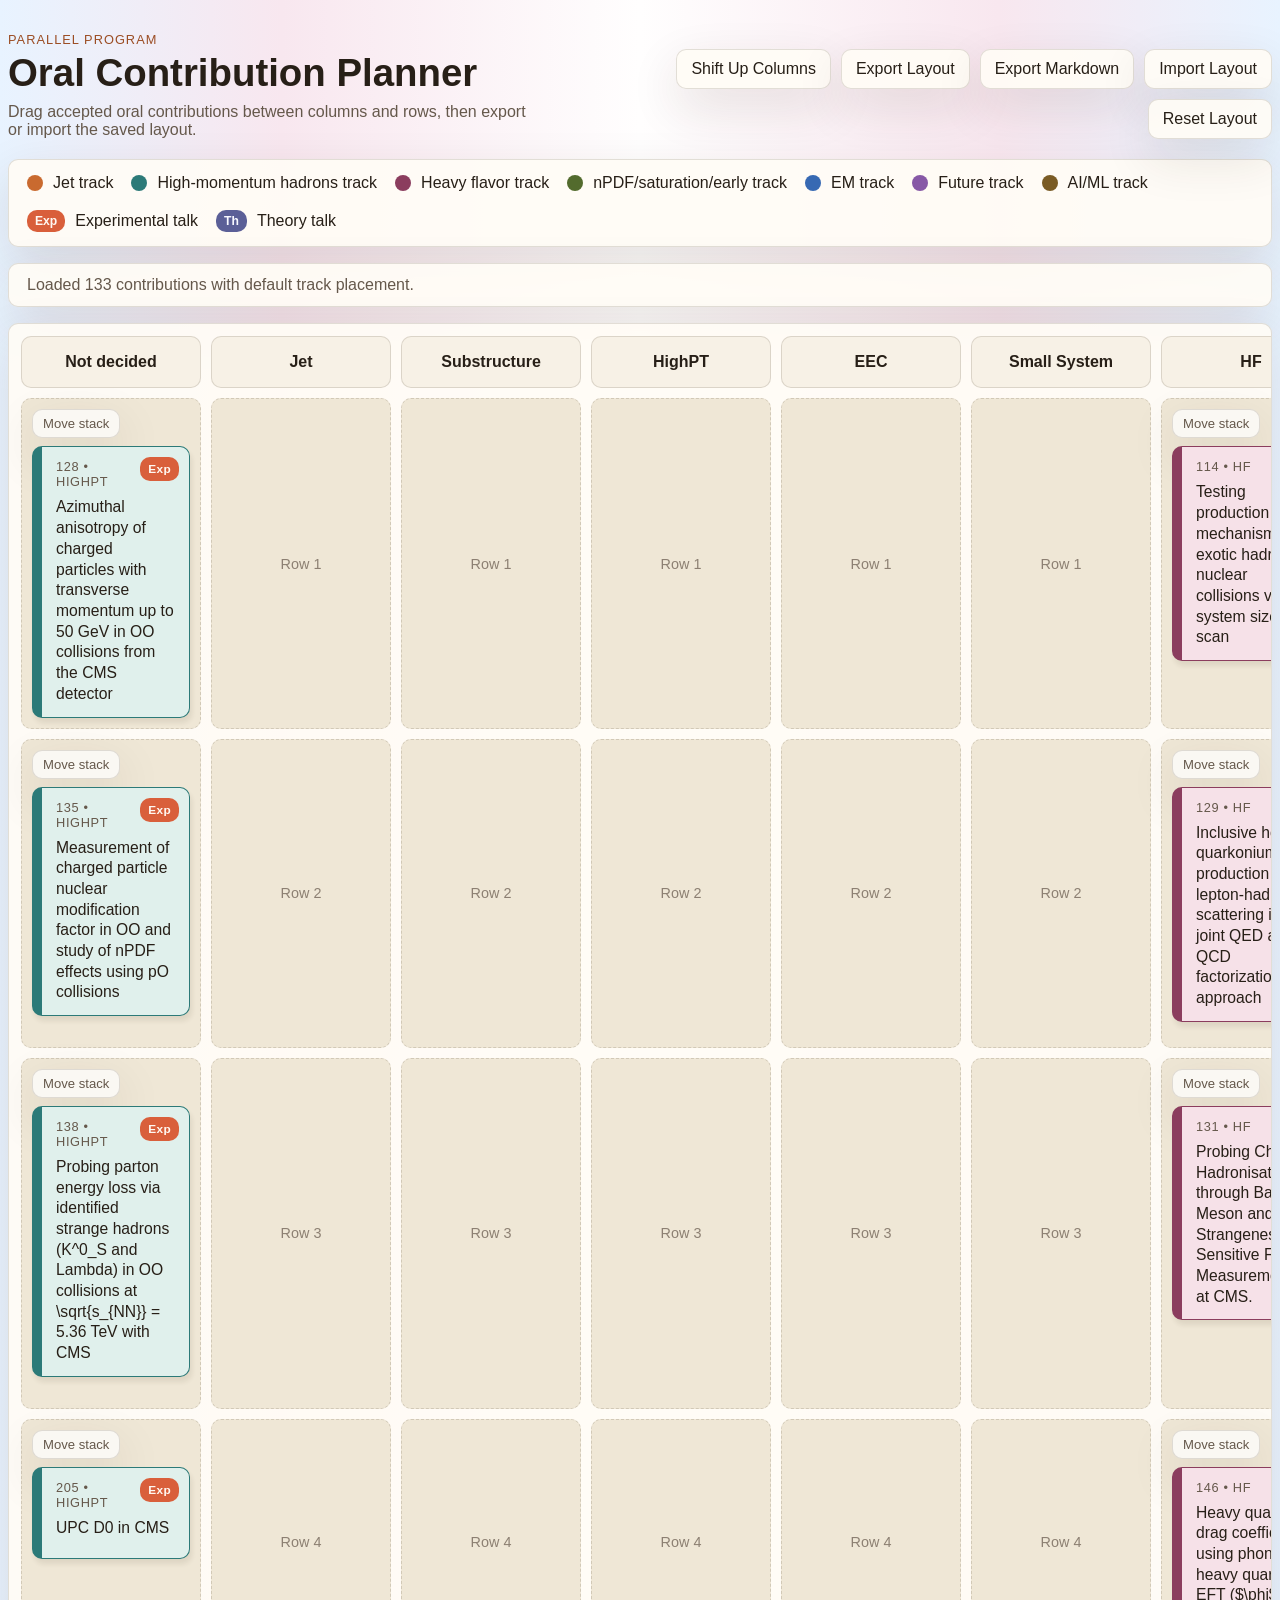
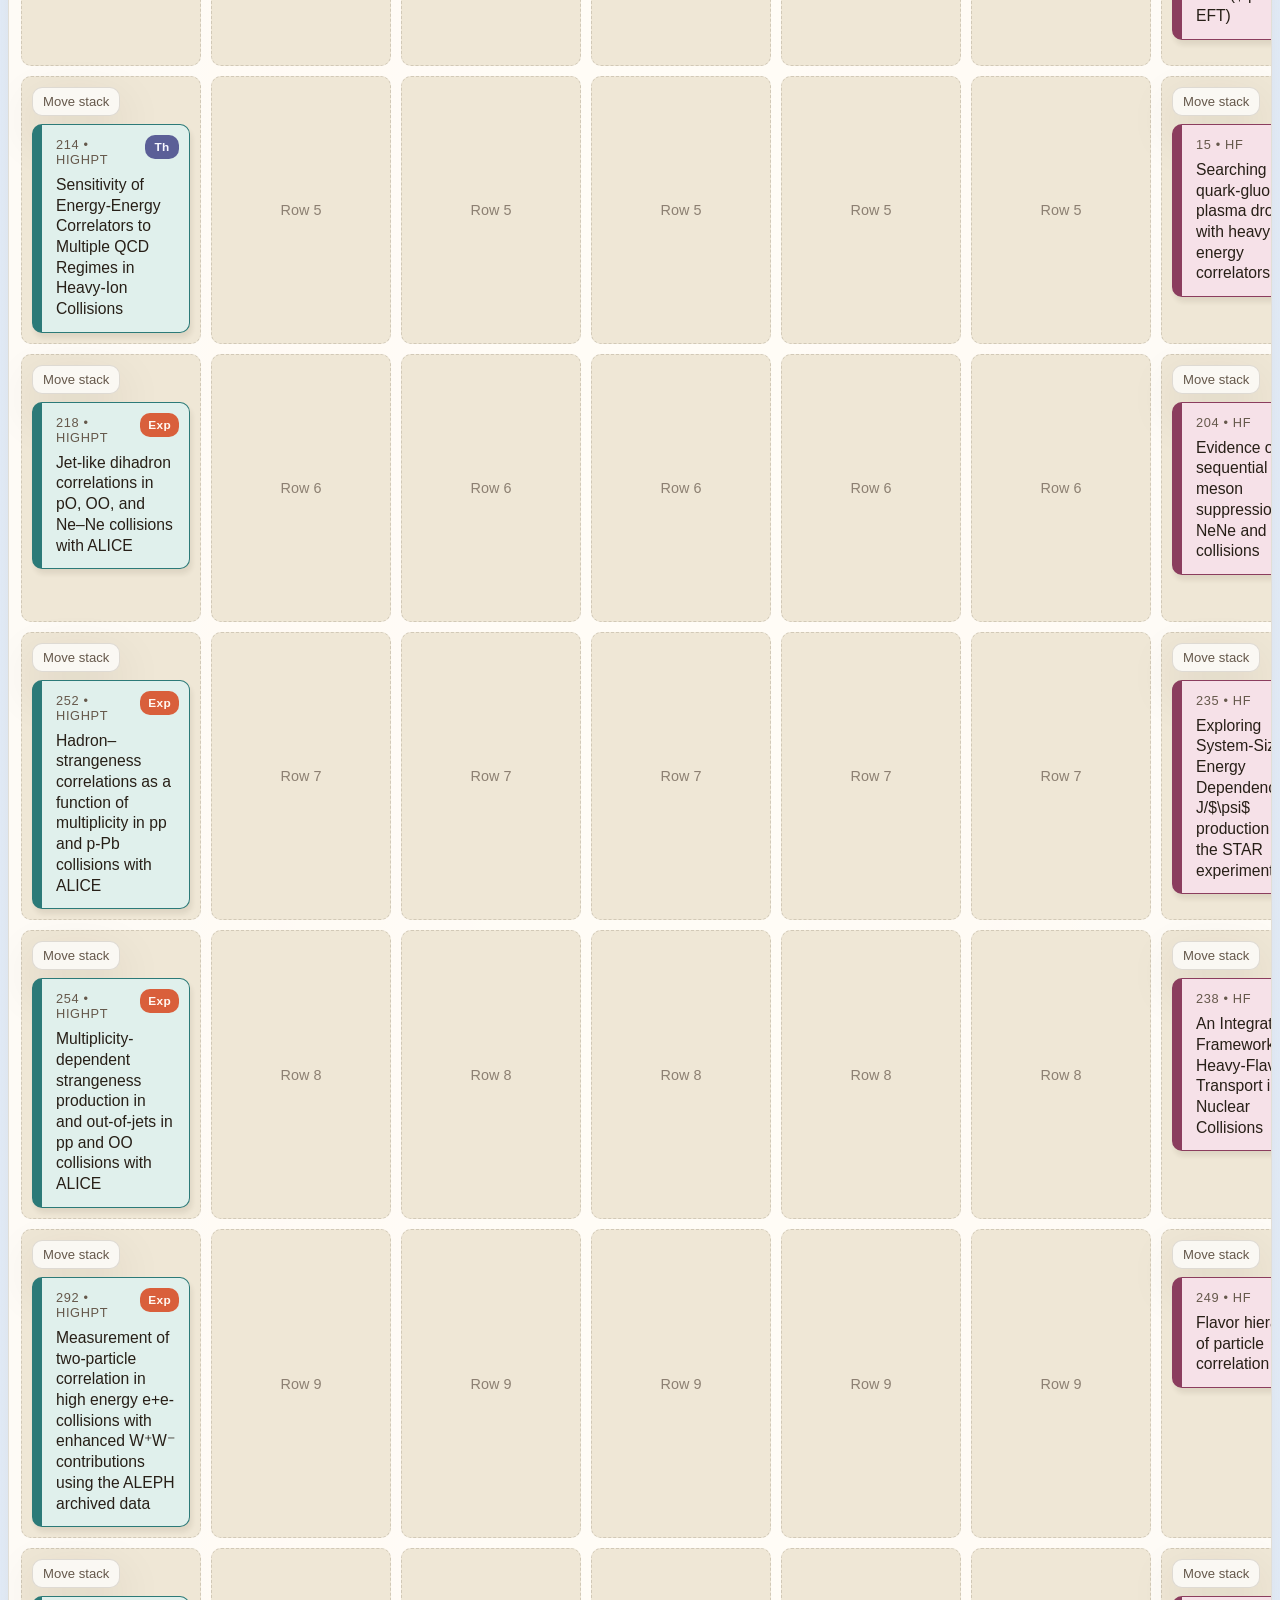
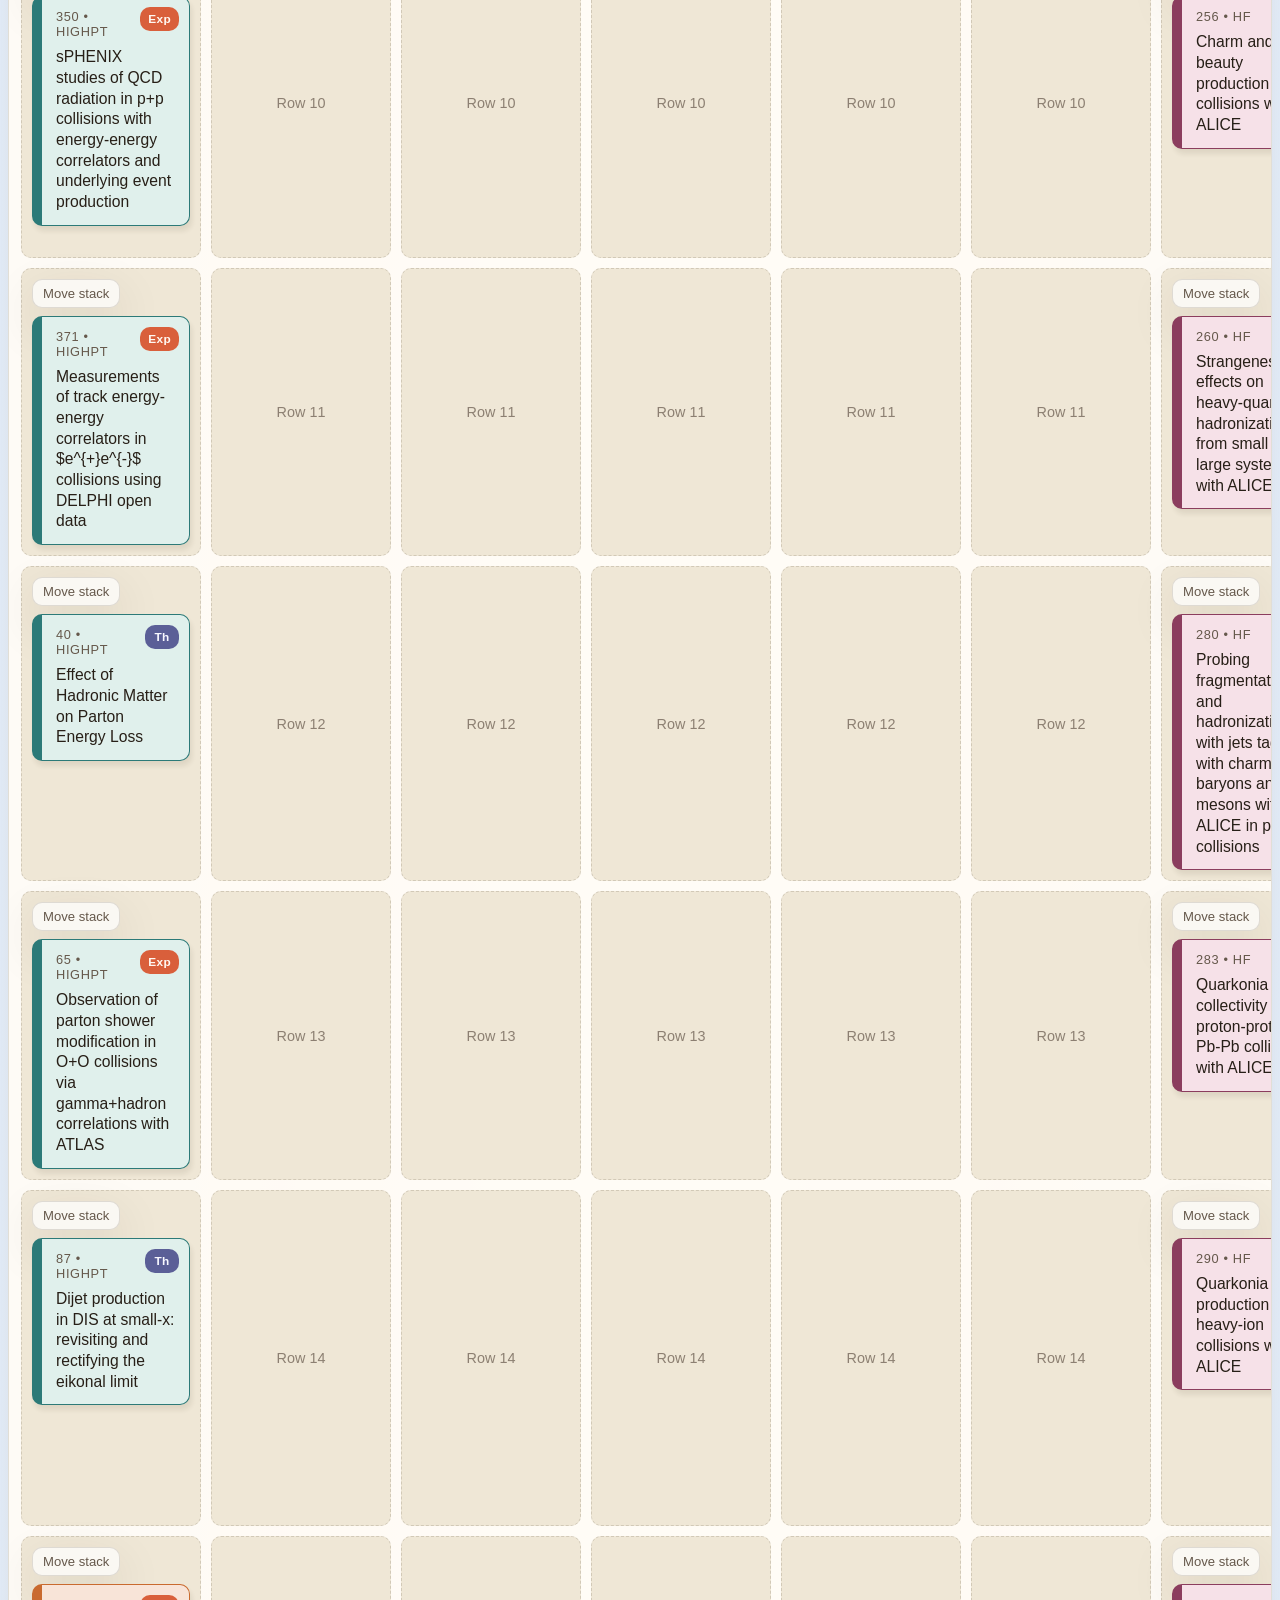
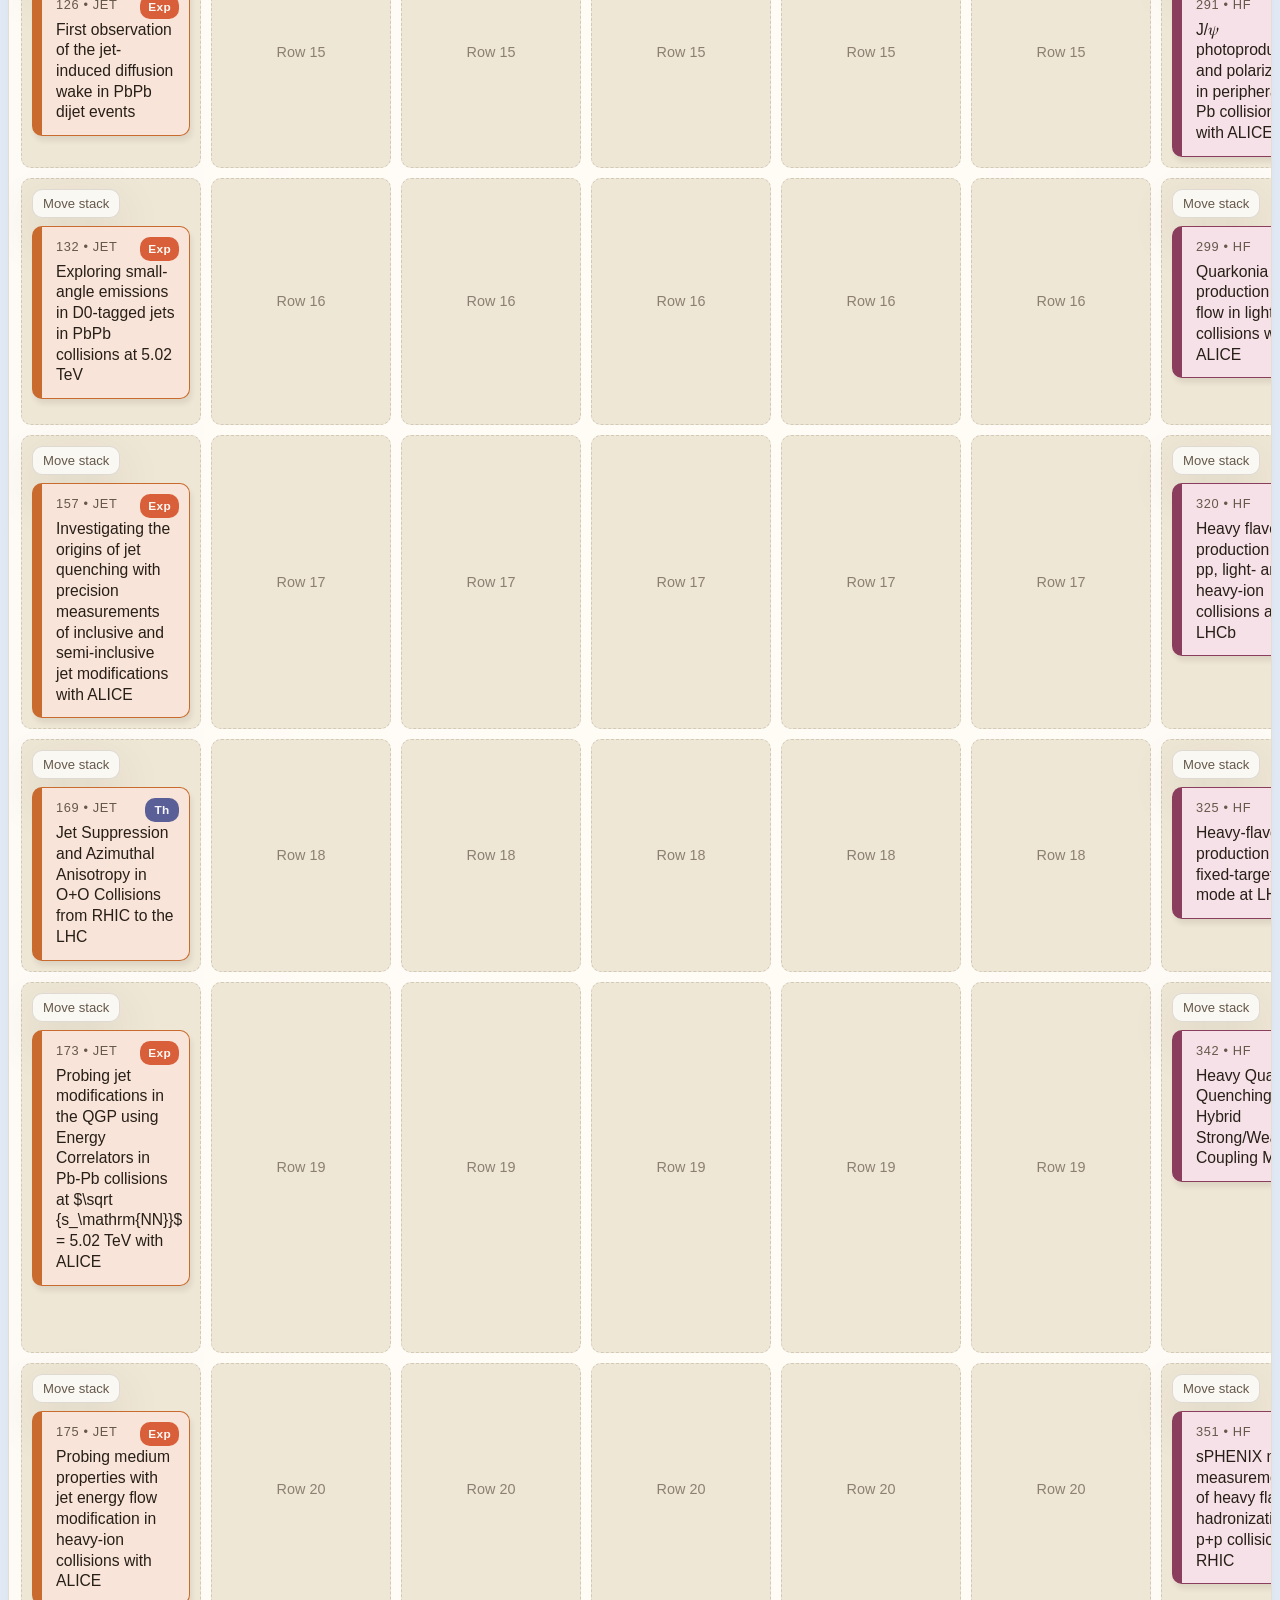
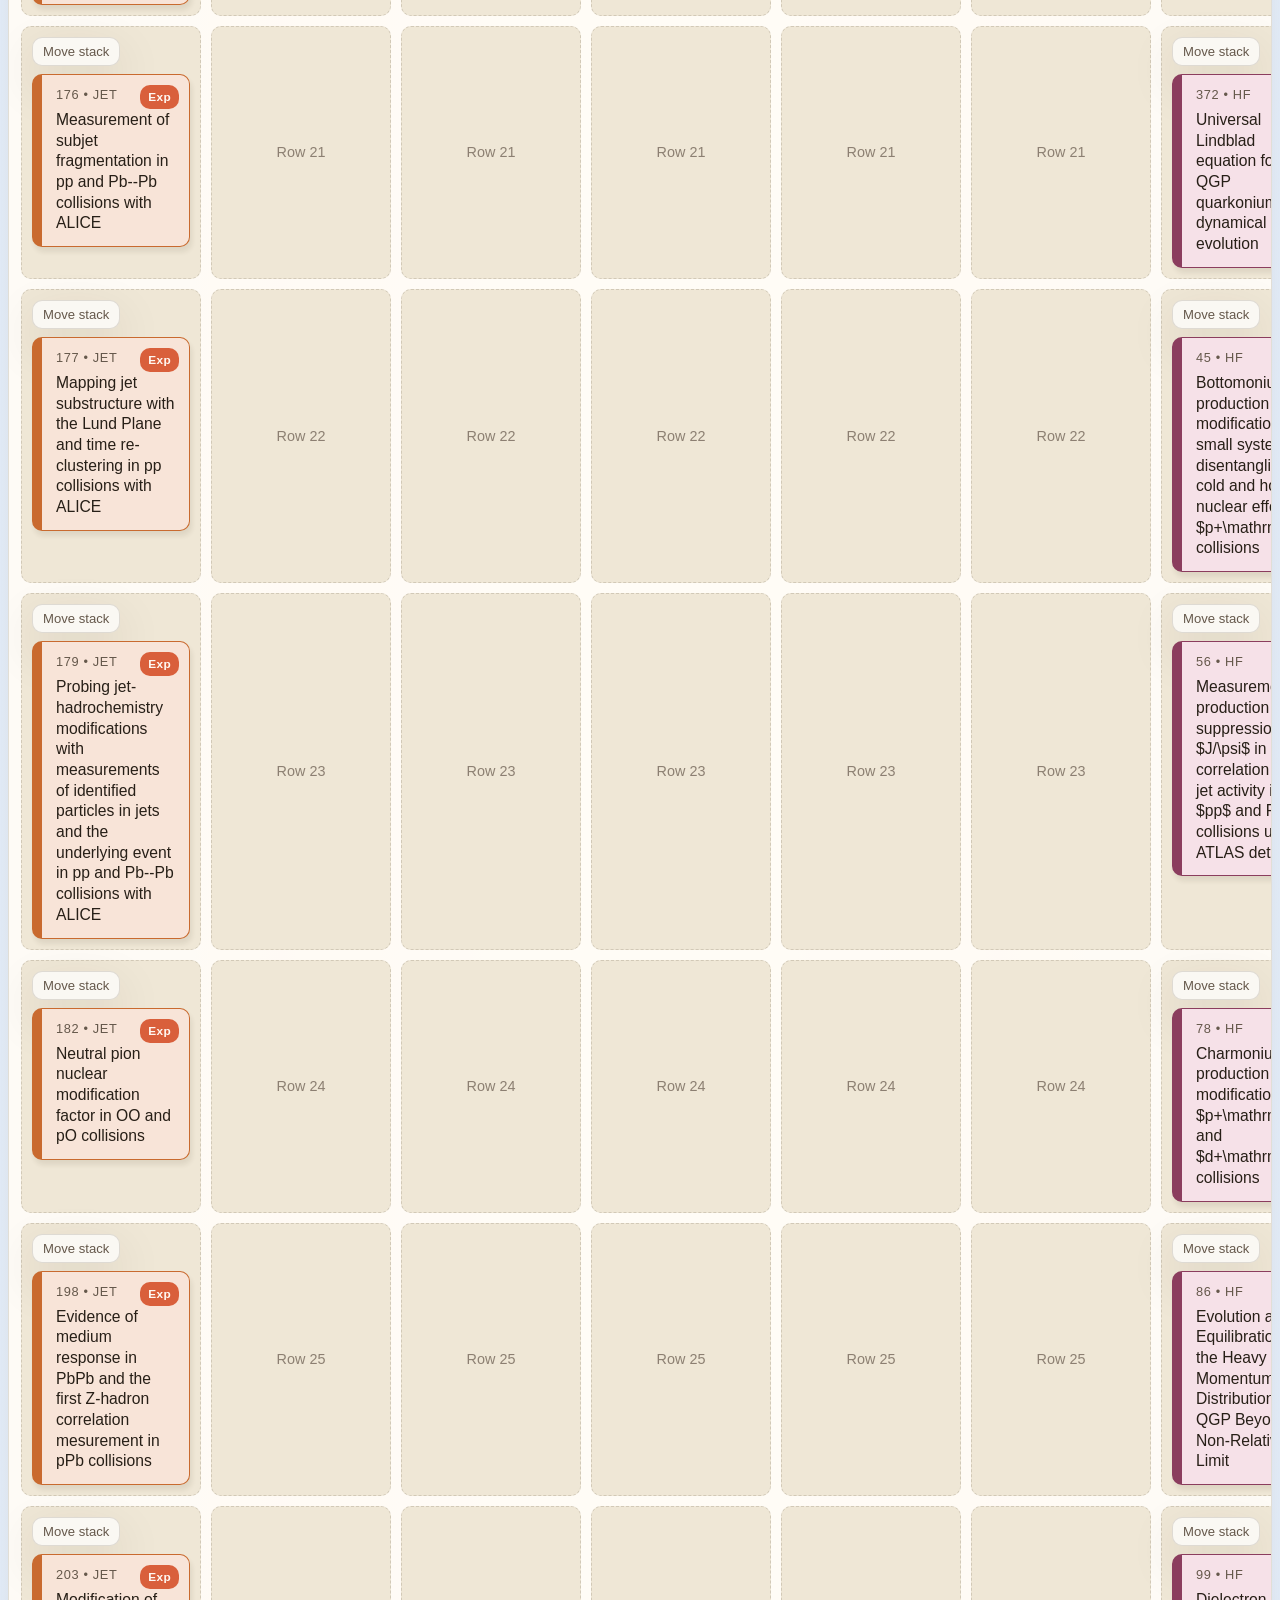
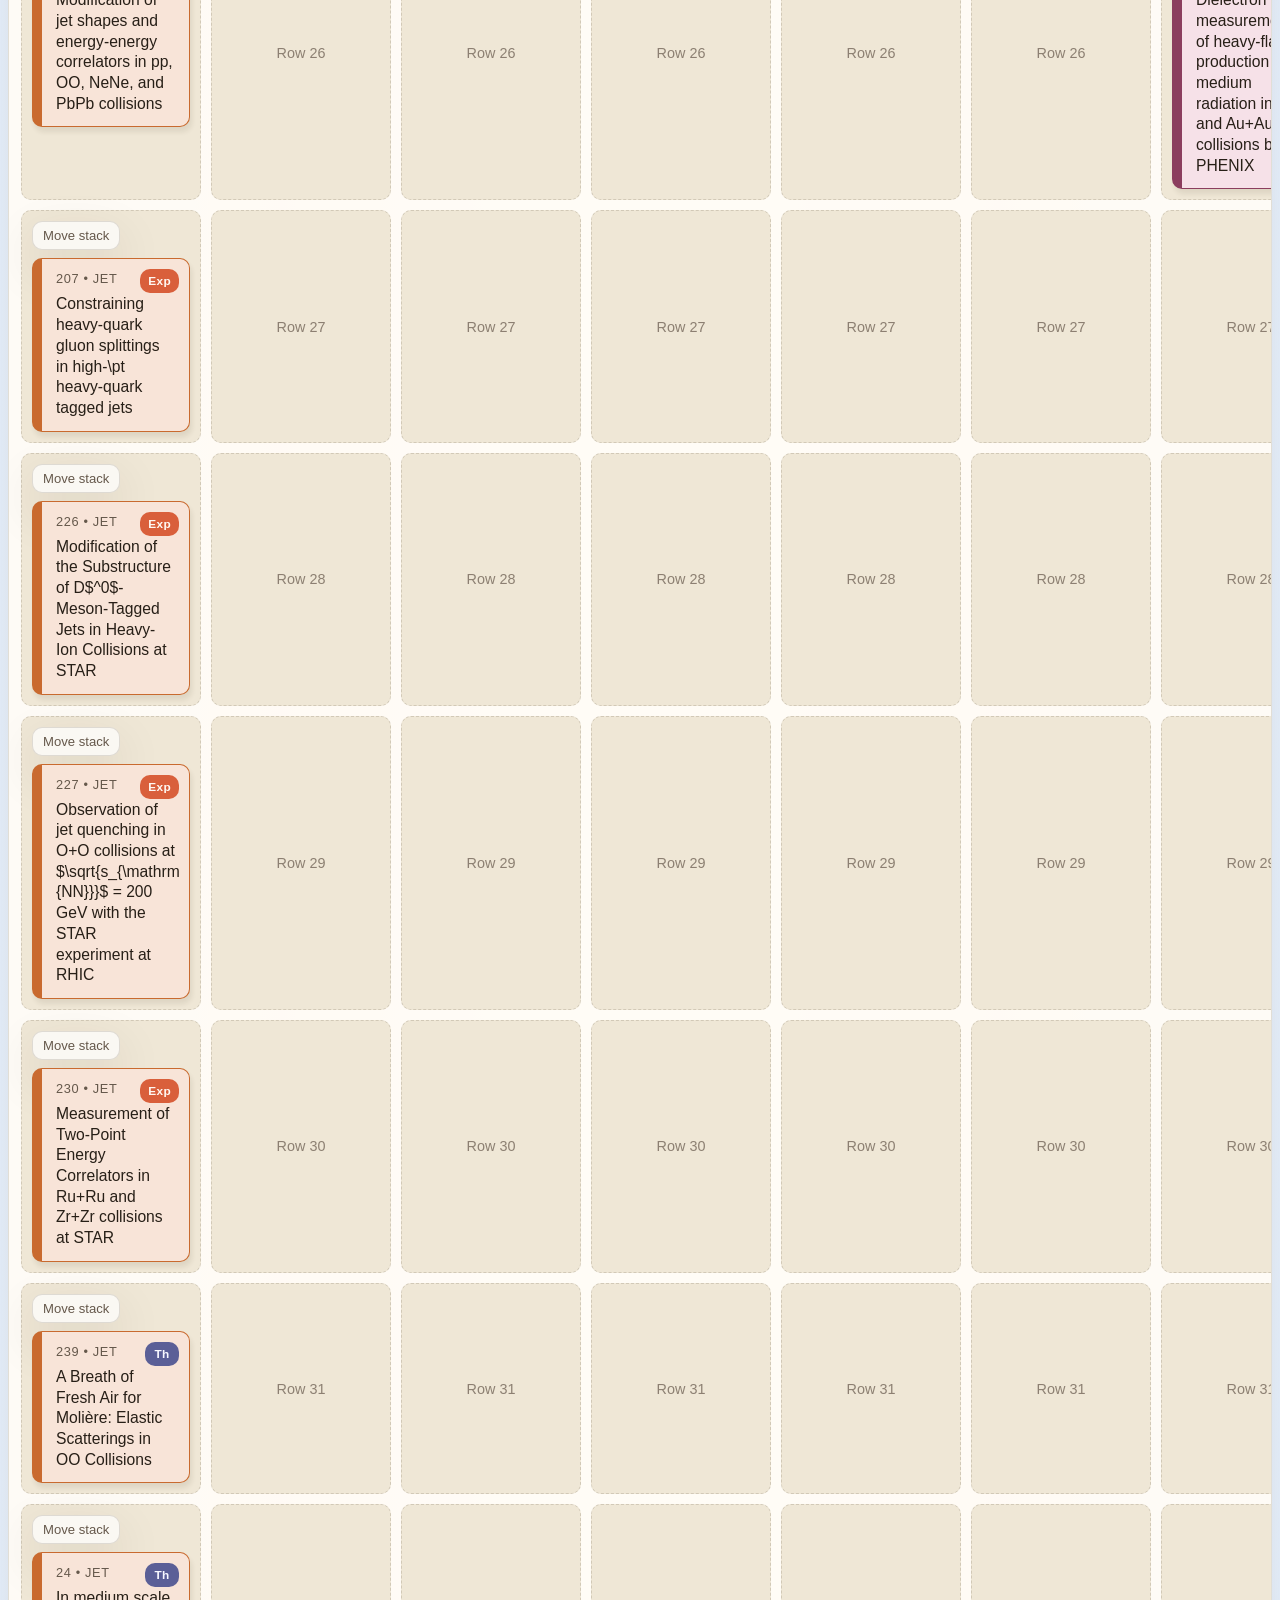
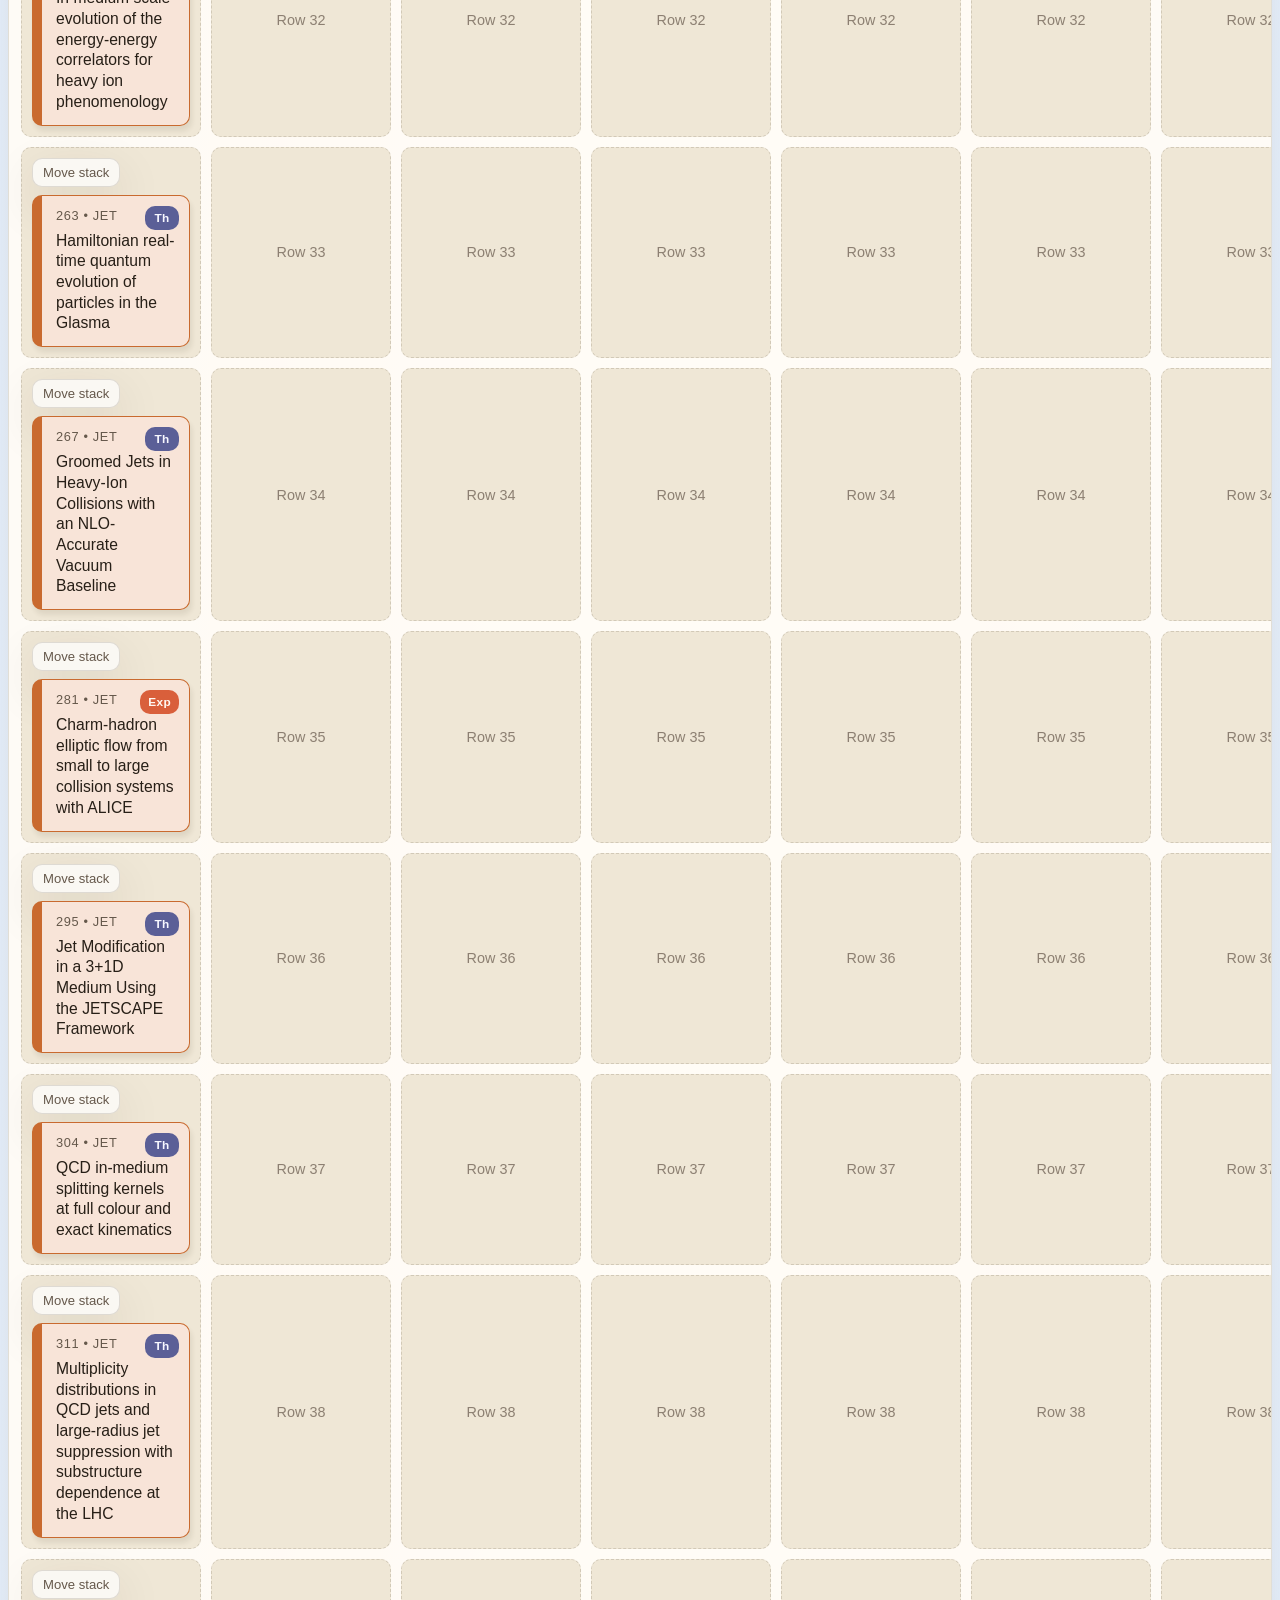
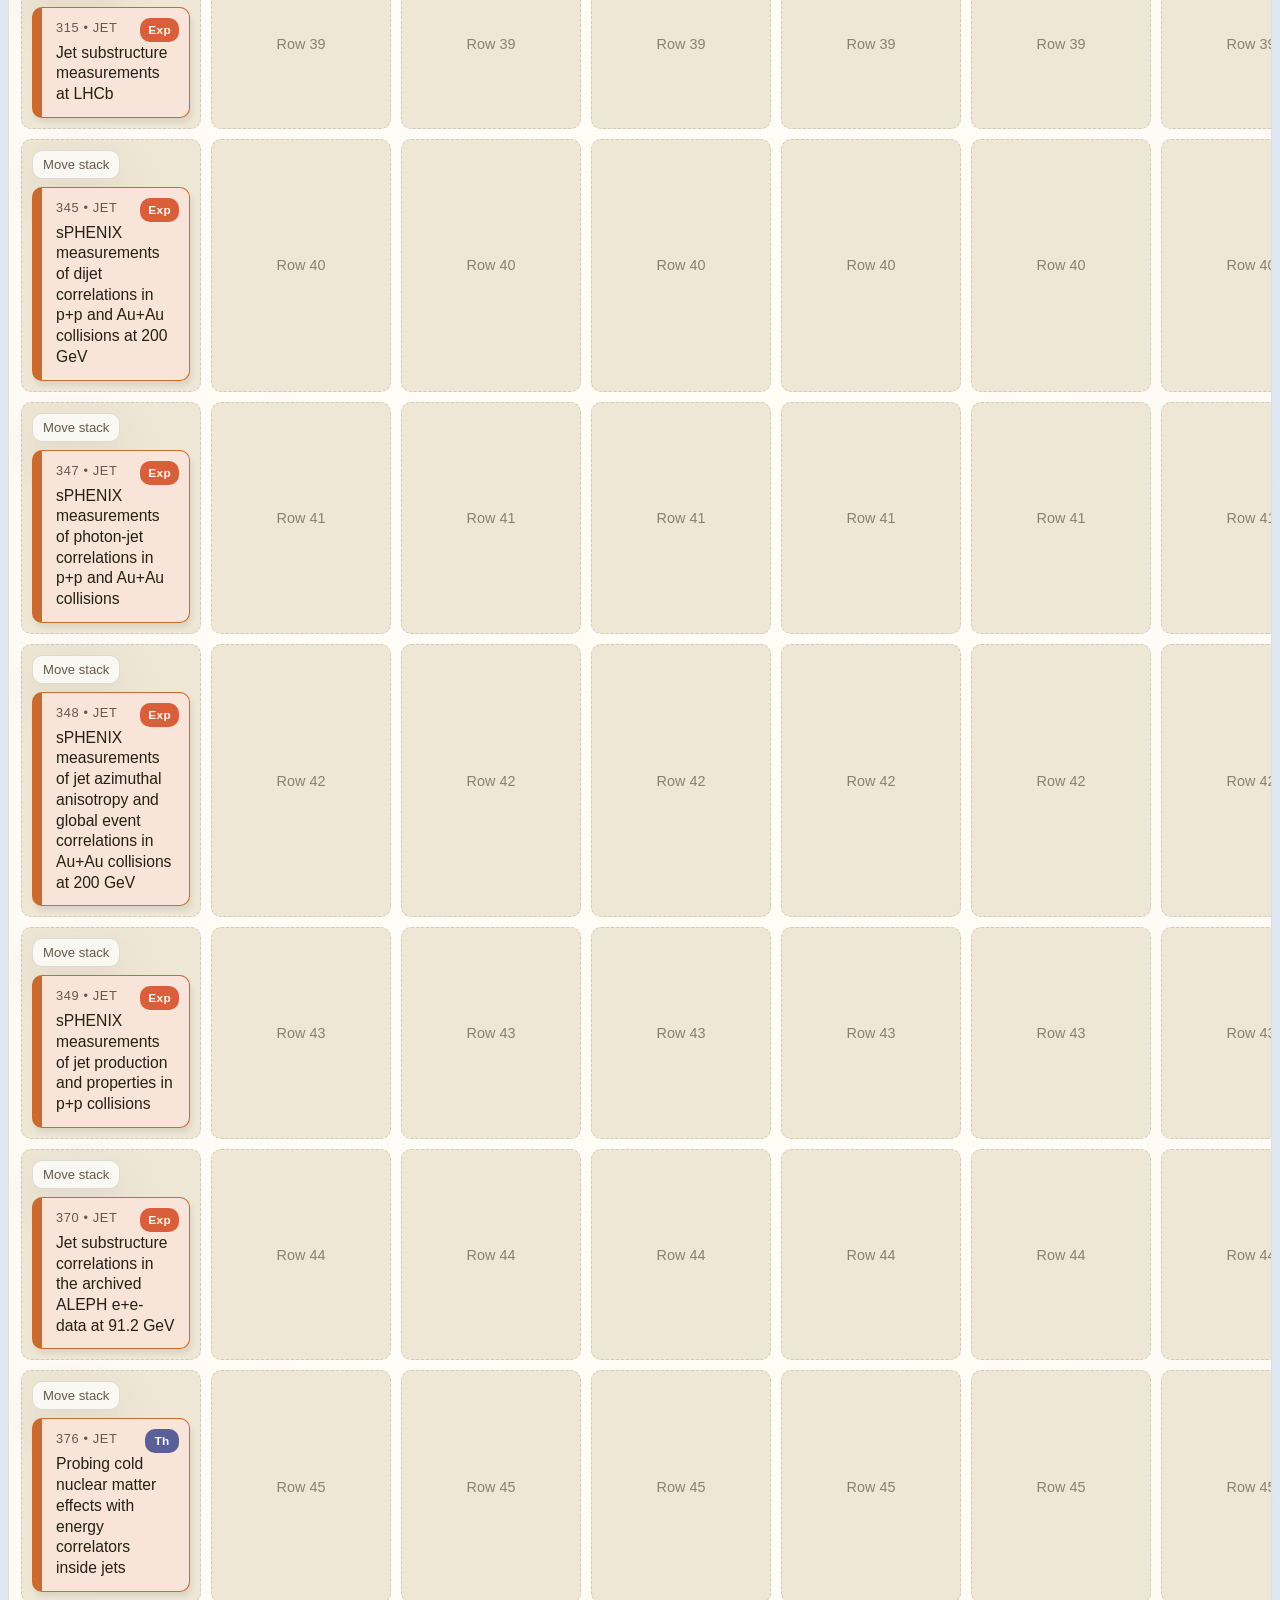
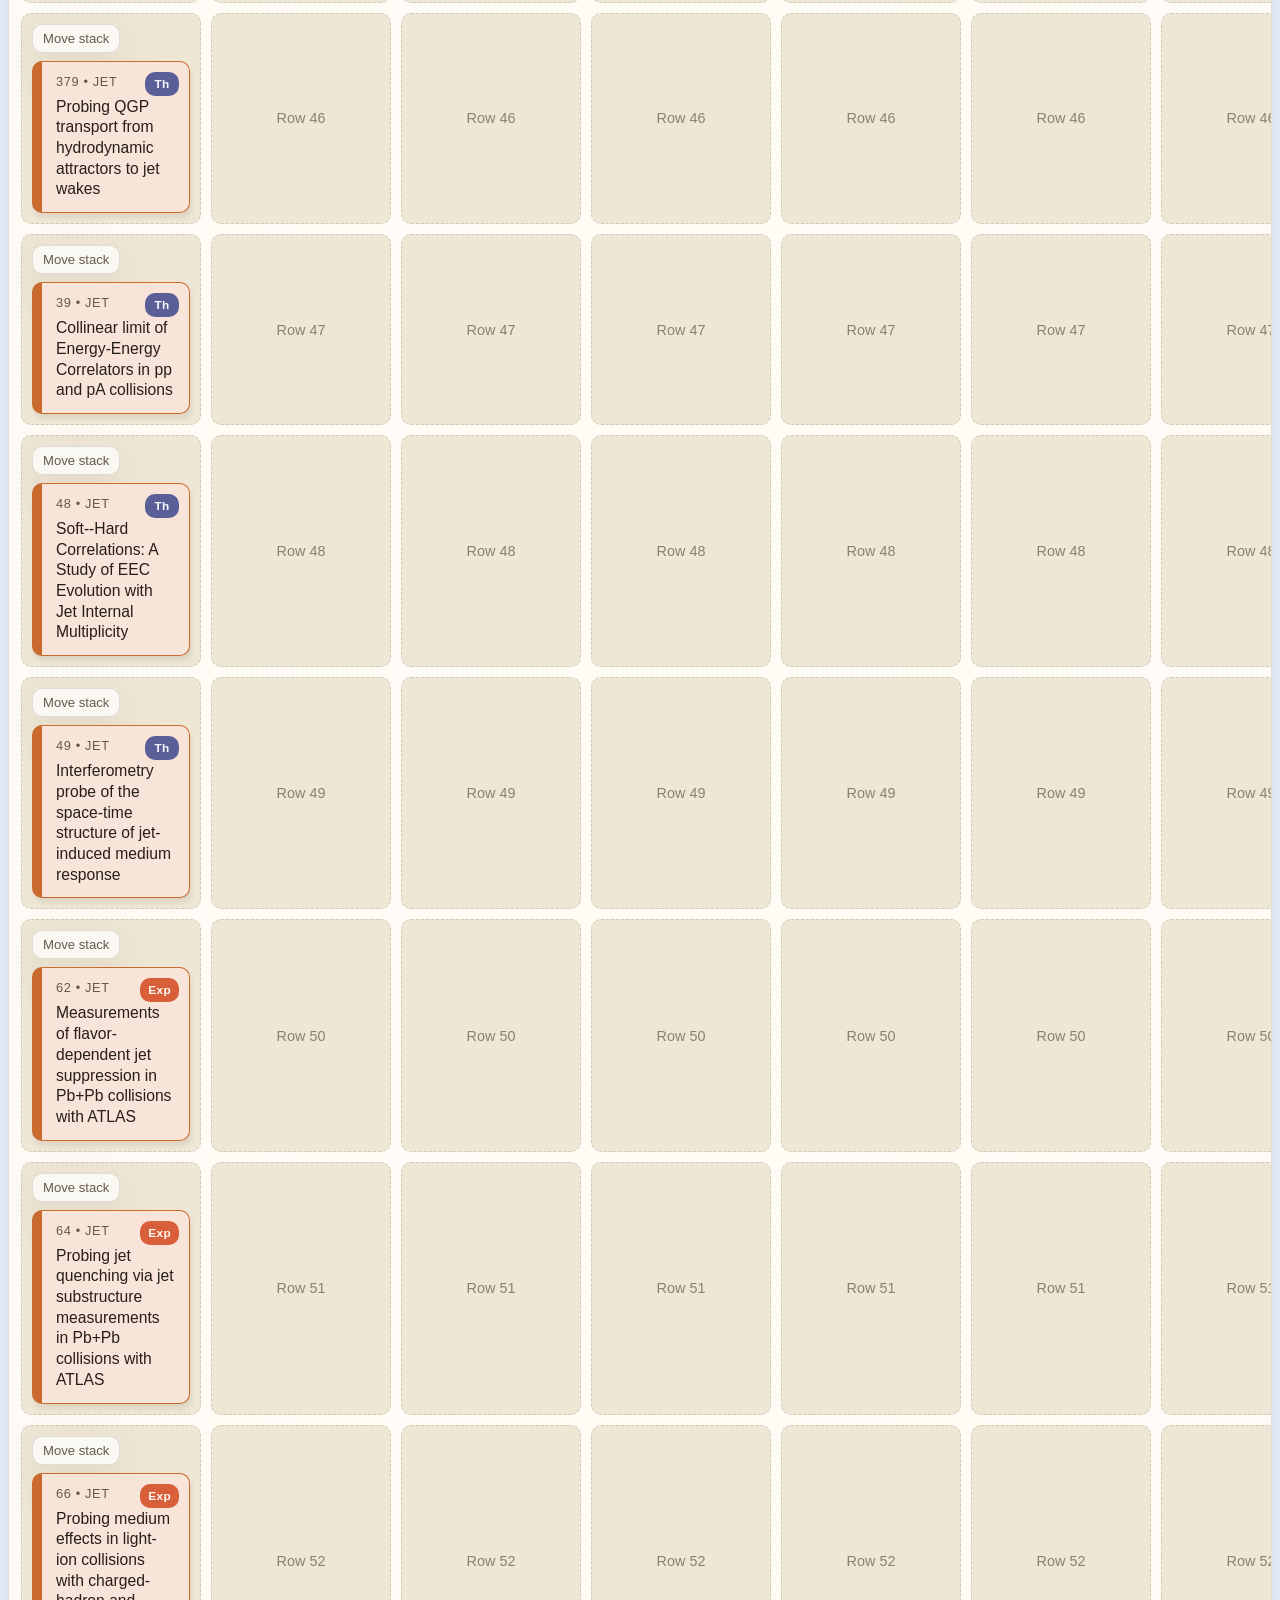
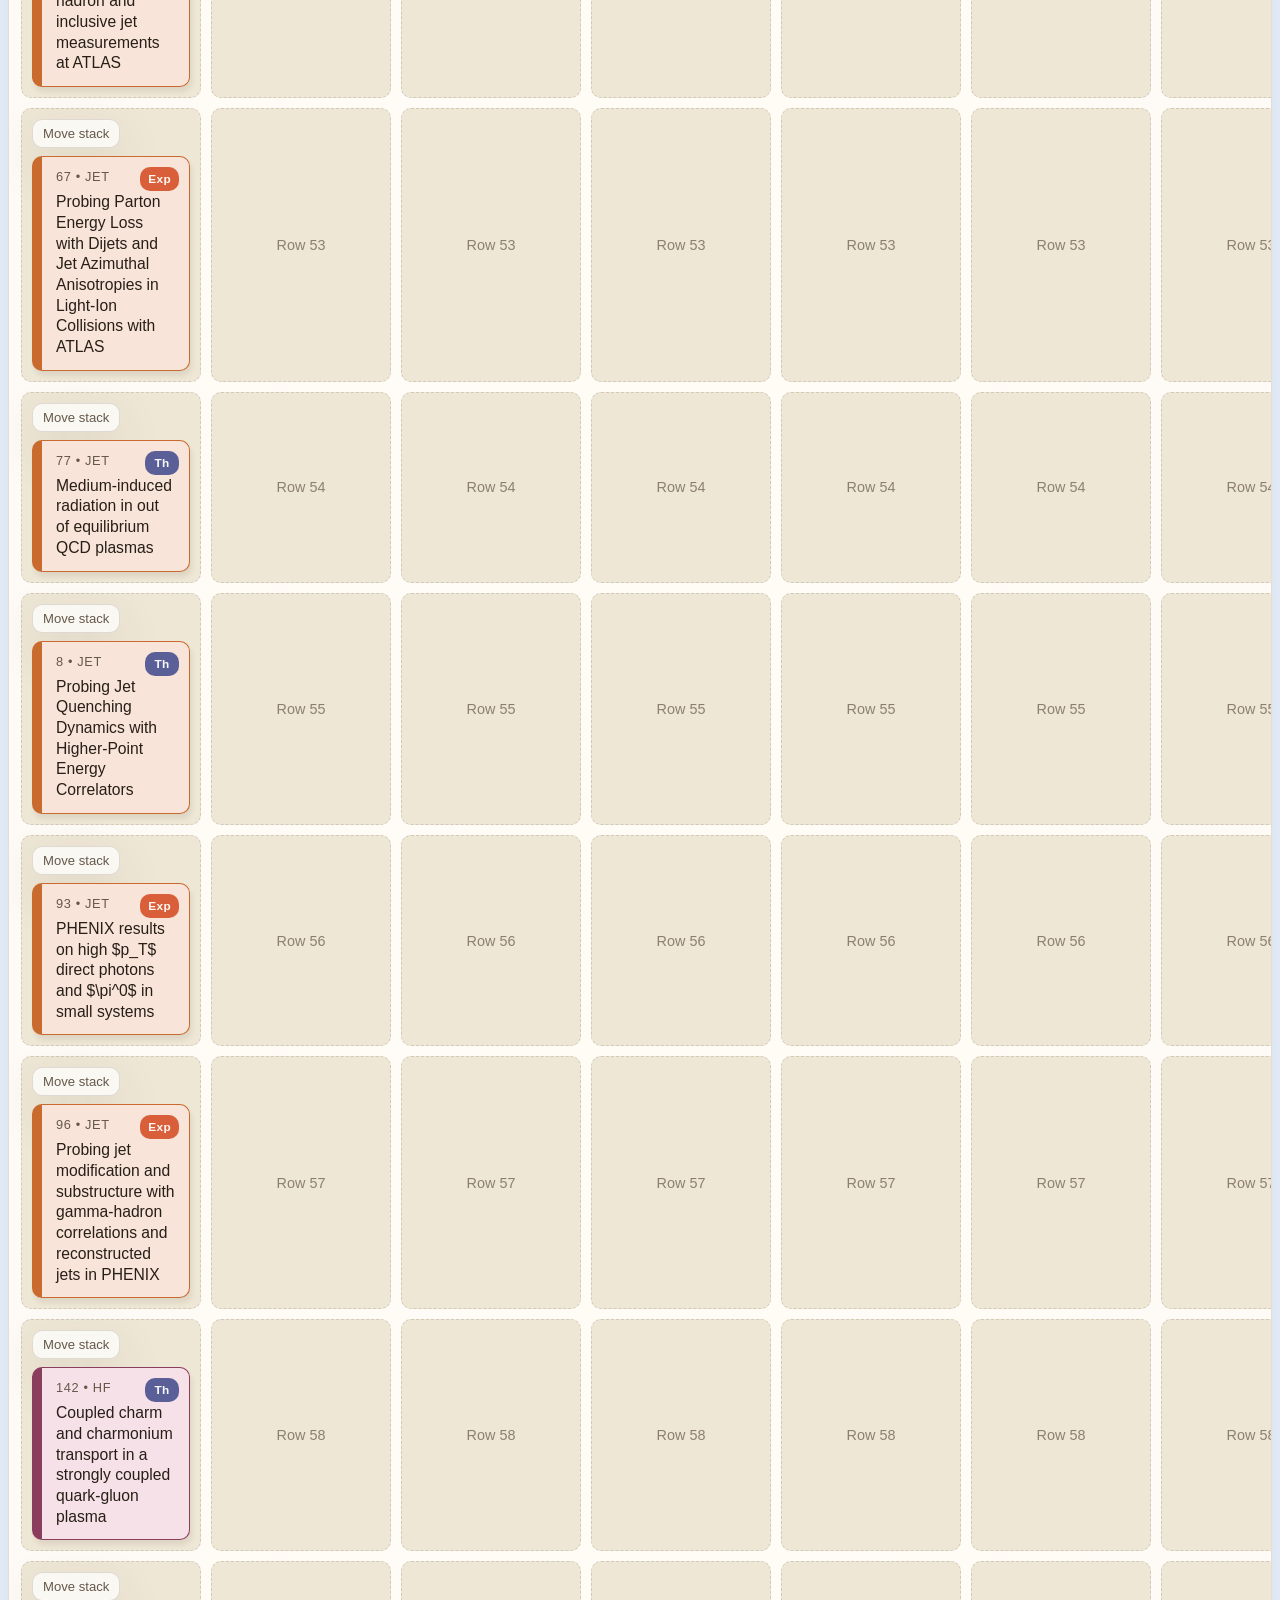
==== commit 99bcf973: "Update contribution titles" ====
--- a/web/index.html
+++ b/web/index.html
@@ -47,7 +47,7 @@
       </section>
 
       <footer class="page-footer">
-        Oral contribution planner designed by Luna Chen powered by Codex, last update May 5, 2026
+        Oral contribution planner designed by Luna Chen powered by Codex, last update May 6, 2026
       </footer>
     </main>
 
